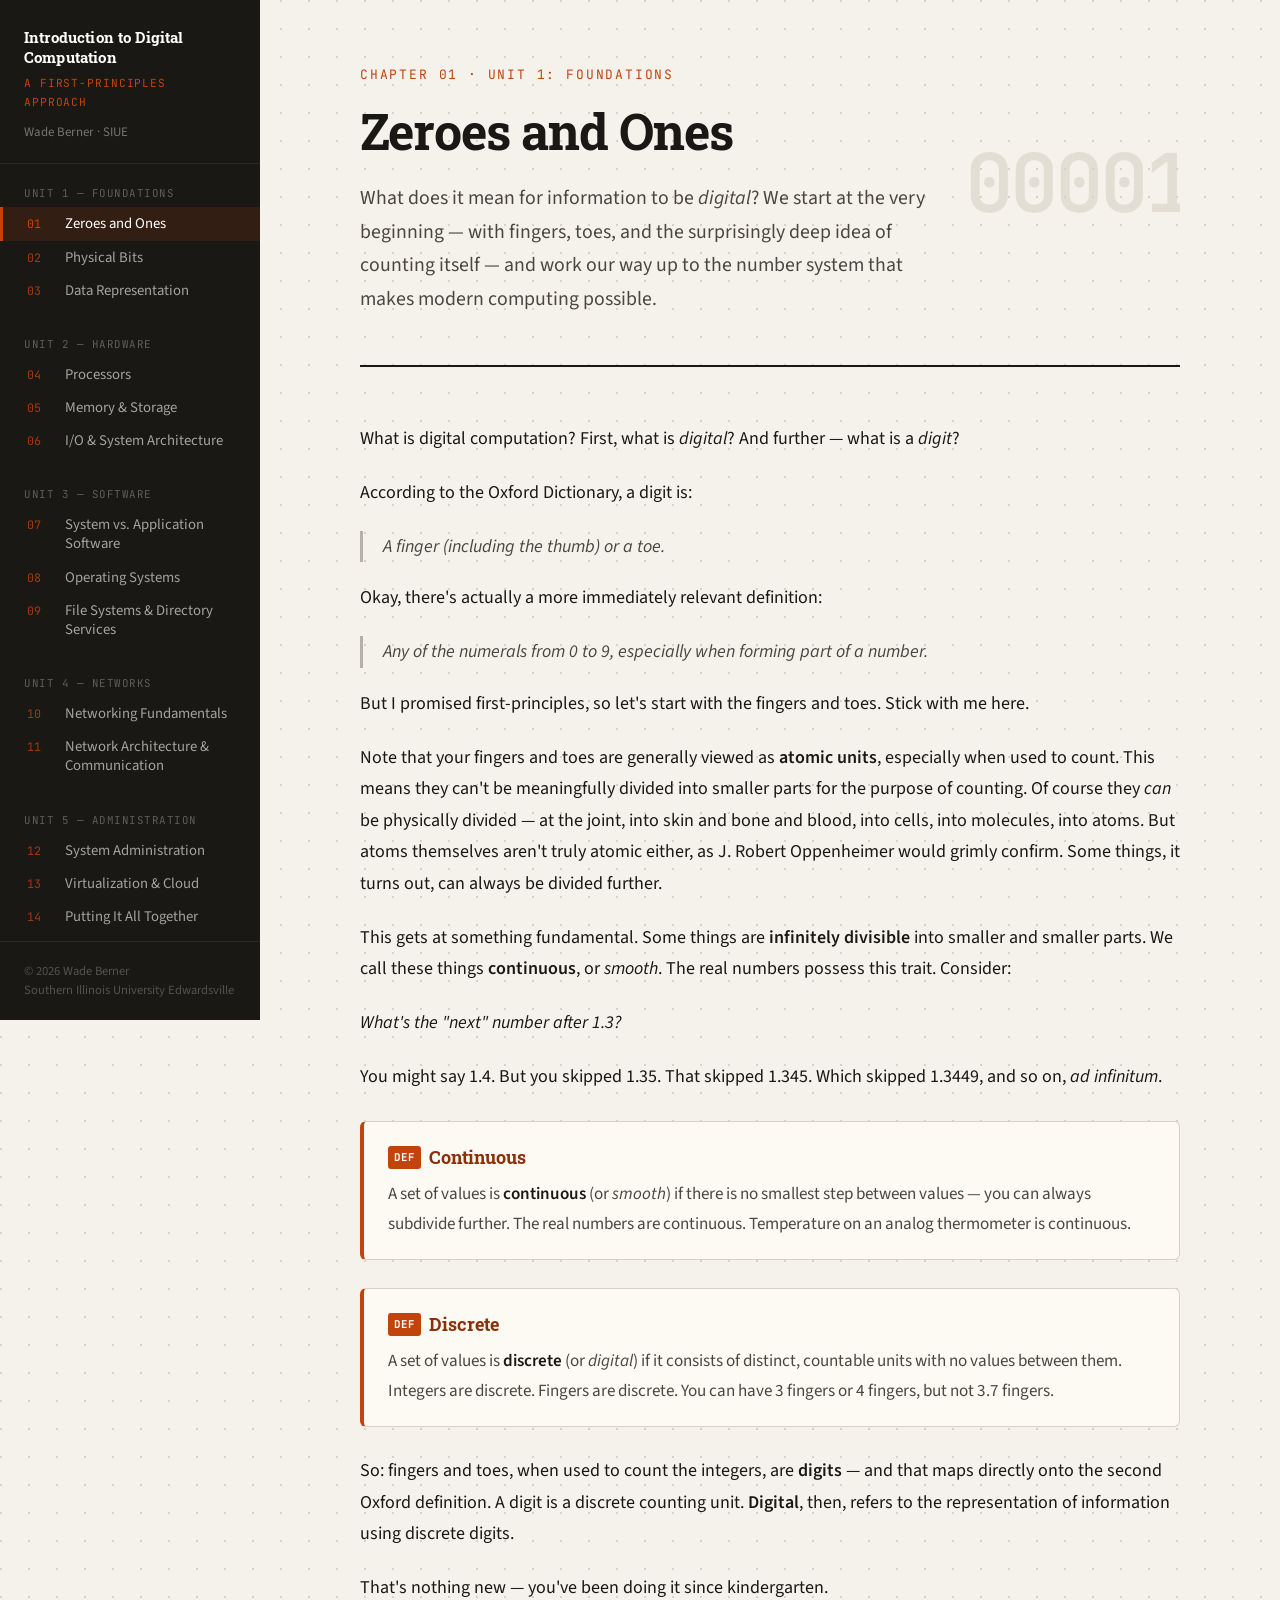
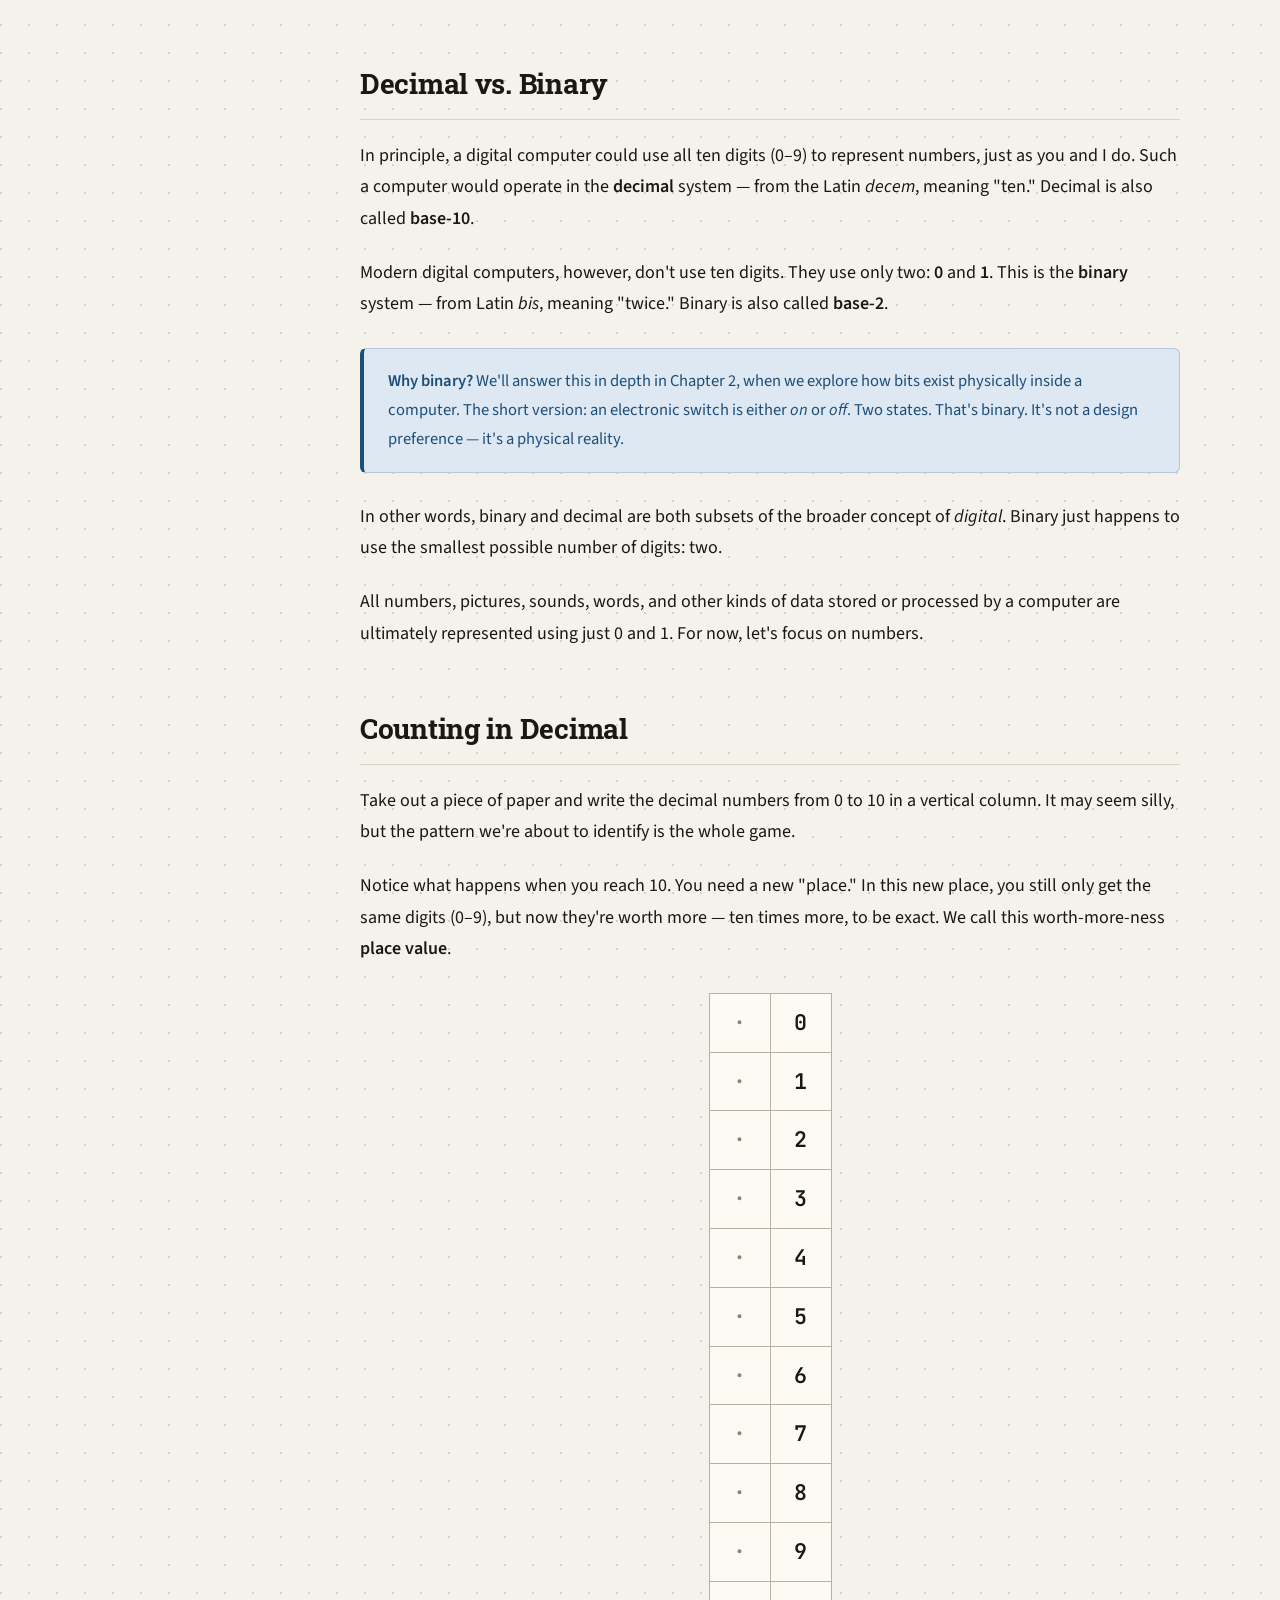
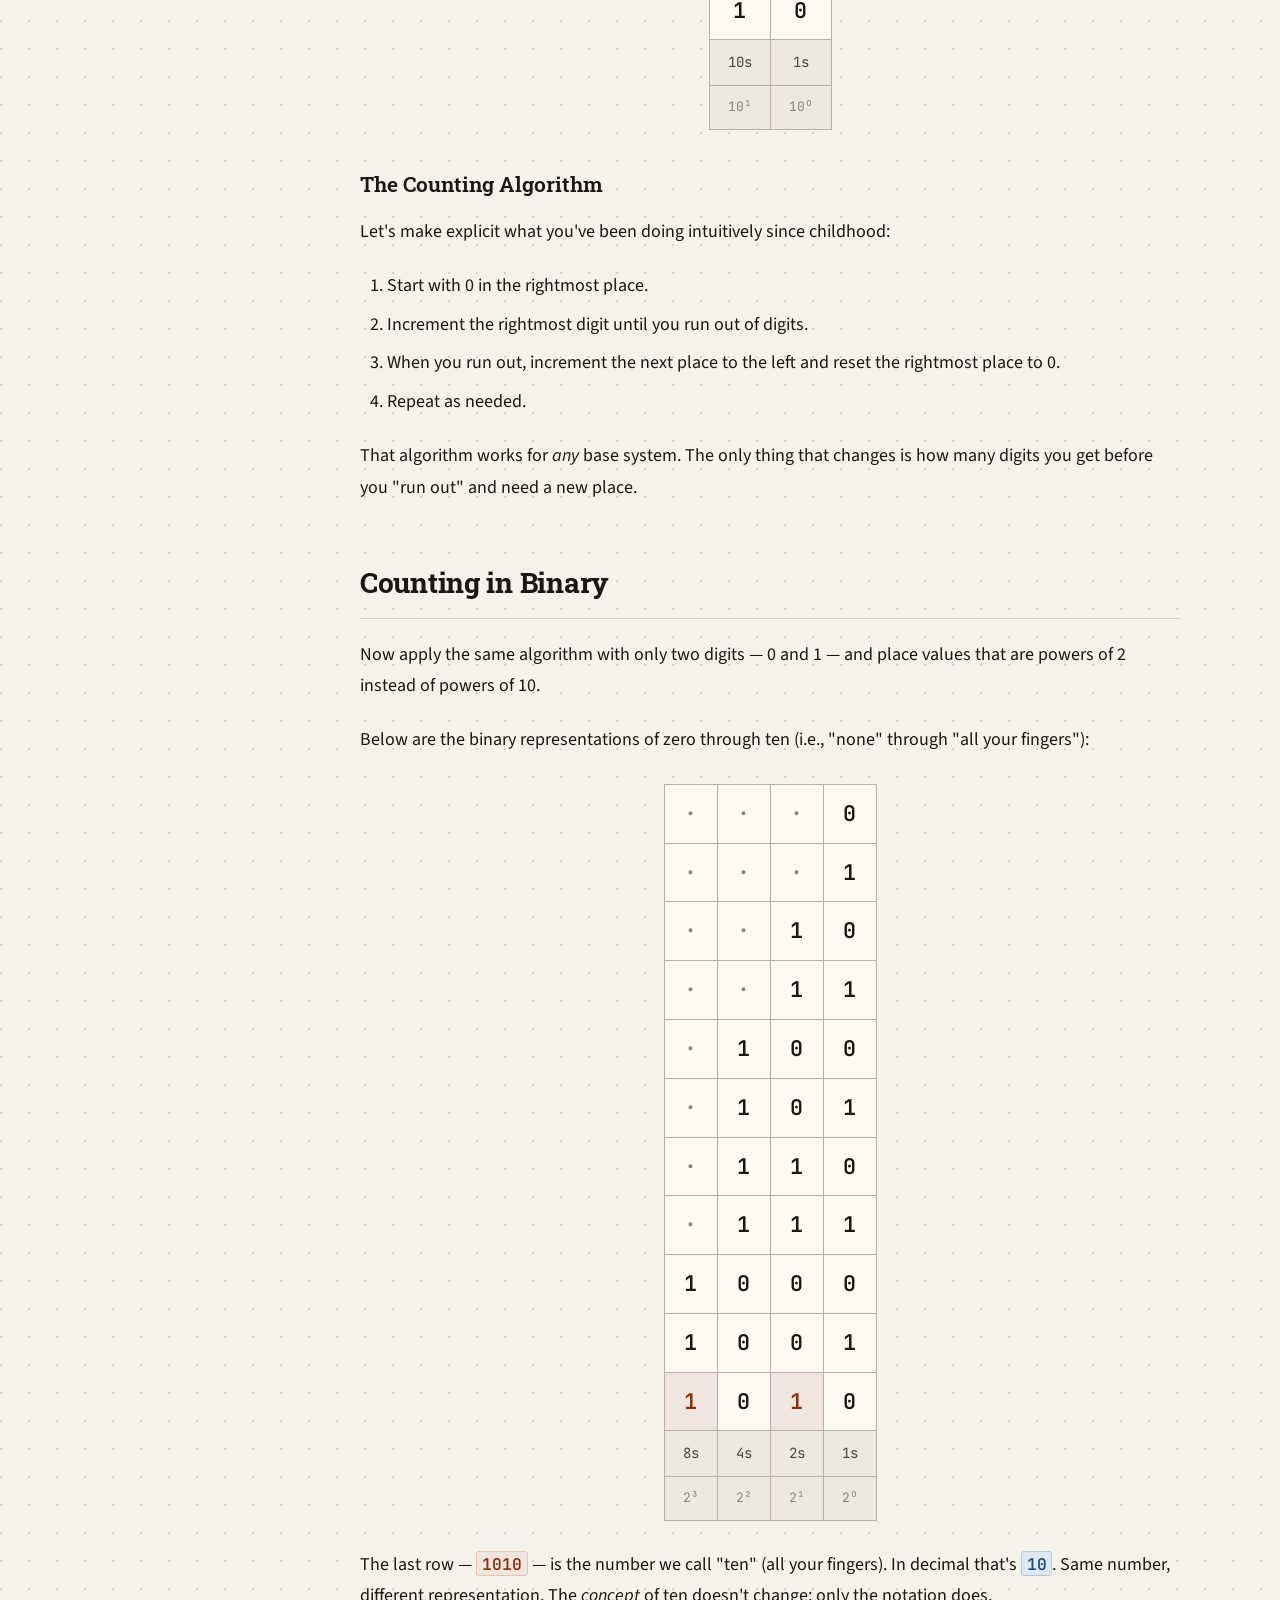
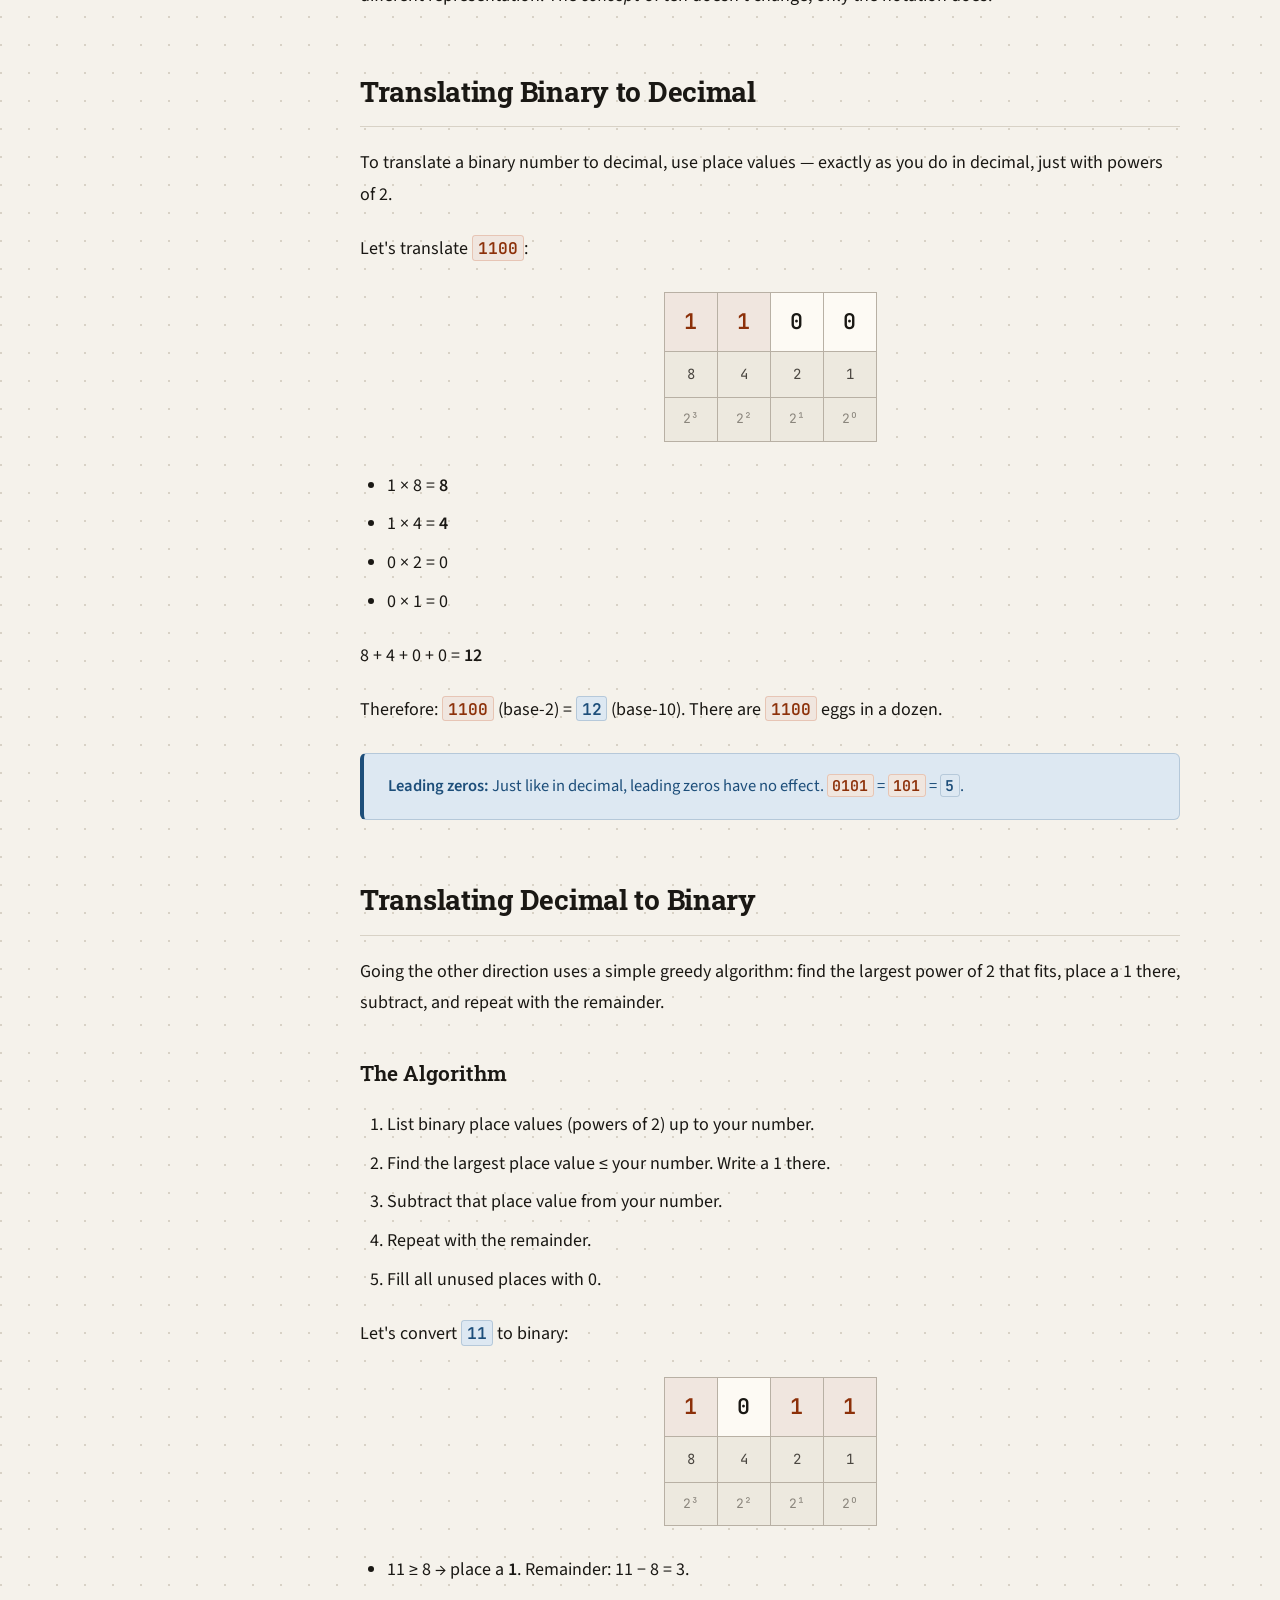
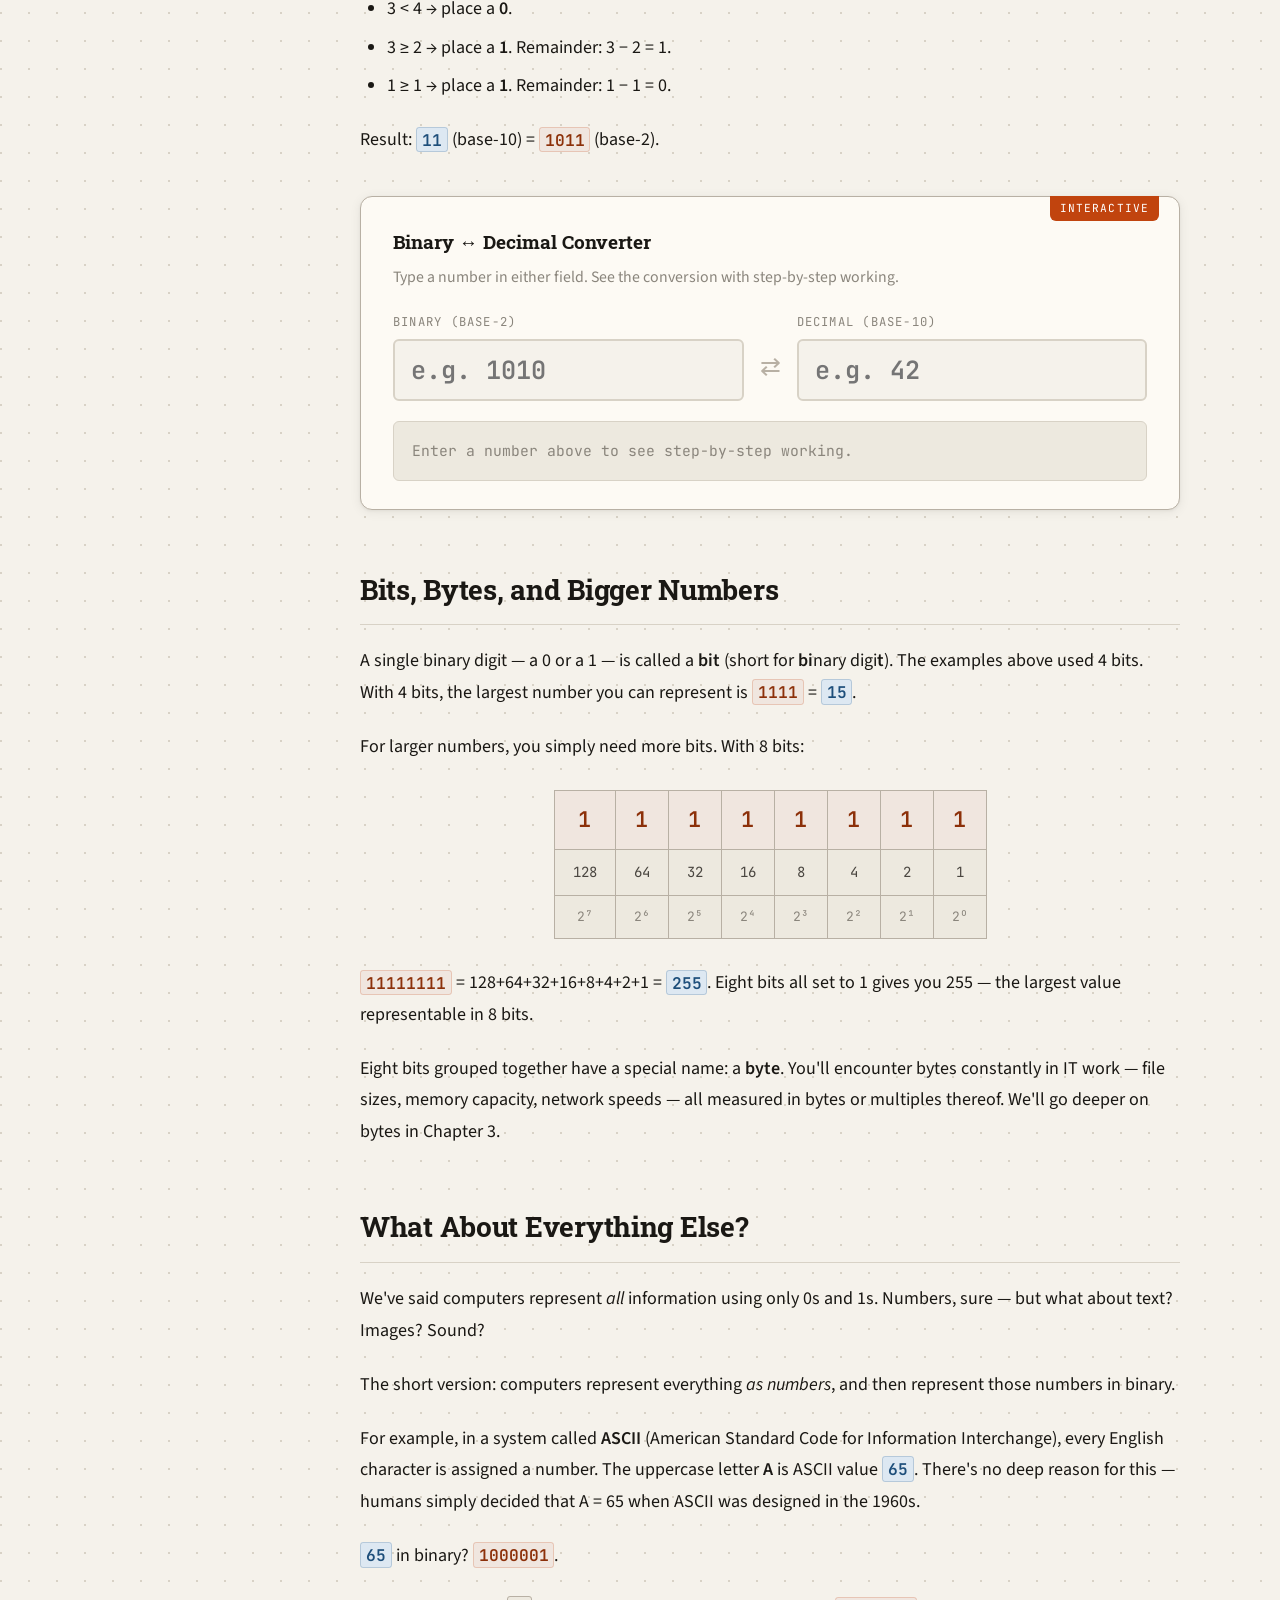
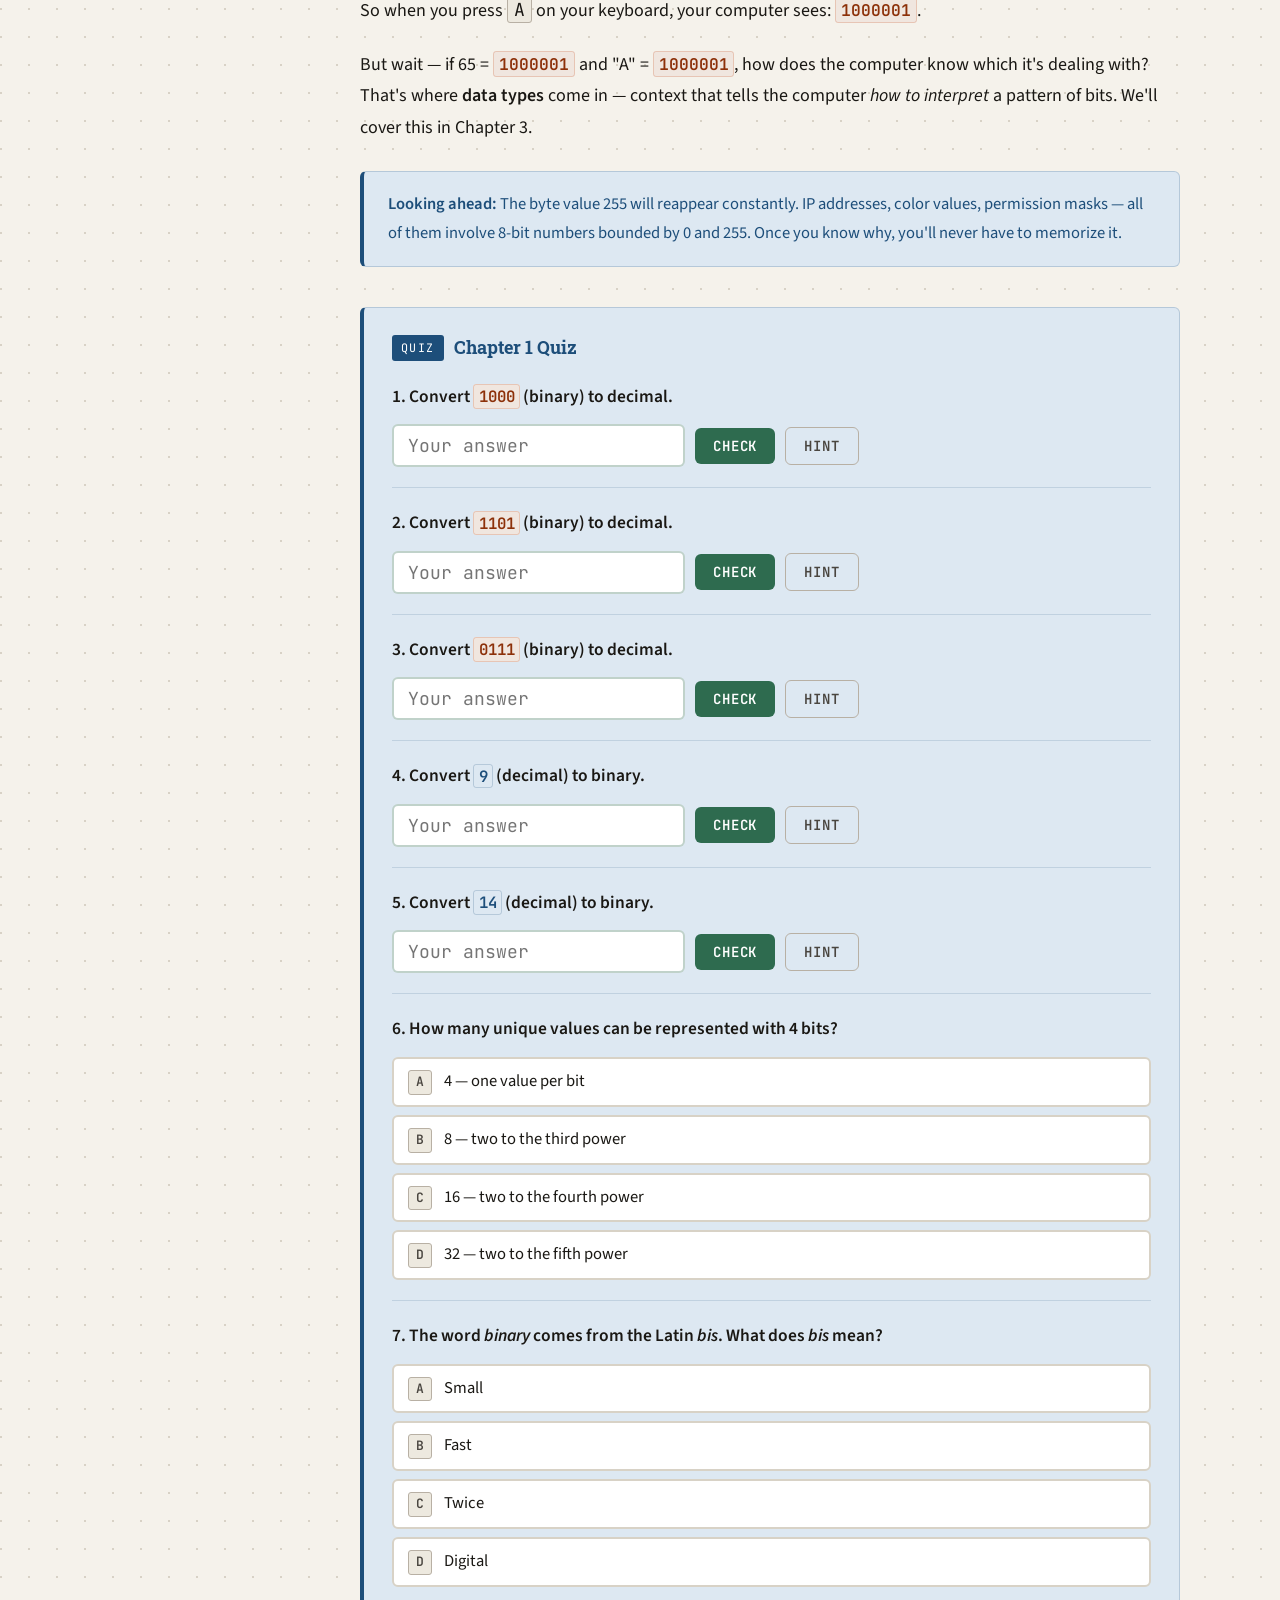
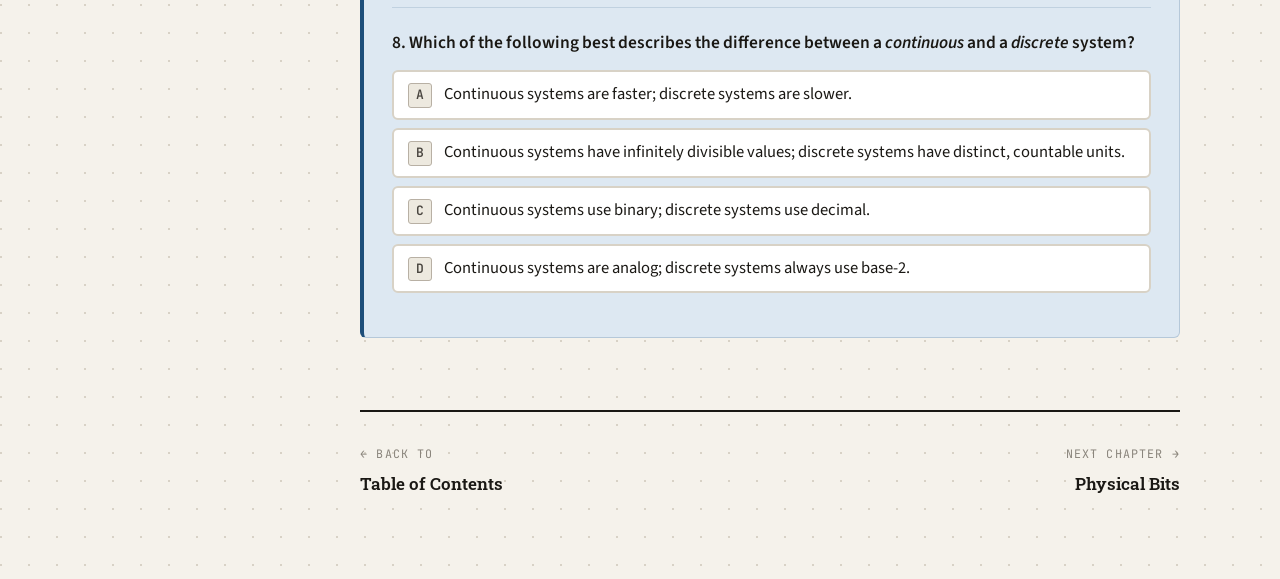
==== chapters/ch01.html @ 0e752df0 "Ch01: rename chapter to "Zeroes and Ones"; update all nav and index references Co-Authored-By: Claud" ====
<!DOCTYPE html>
<html lang="en">
<head>
  <meta charset="UTF-8">
  <meta name="viewport" content="width=device-width, initial-scale=1.0">
  <title>Chapter 1: Zeroes and Ones — Introduction to Digital Computation</title>
  <link rel="stylesheet" href="../css/main.css">
</head>
<body>

<div class="site-wrapper">

  <!-- ── Sidebar ── -->
  <nav class="sidebar" aria-label="Book navigation">
    <div class="sidebar-logo">
      <a href="../index.html" class="book-title">Introduction to Digital Computation</a>
      <div class="book-subtitle">A First-Principles Approach</div>
      <div class="book-author">Wade Berner · SIUE</div>
    </div>

    <div class="nav-unit">
      <div class="nav-unit-label">Unit 1 — Foundations</div>
      <a href="ch01.html" class="nav-chapter active">
        <span class="ch-num">01</span> Zeroes and Ones
      </a>
      <a href="ch02.html" class="nav-chapter">
        <span class="ch-num">02</span> Physical Bits
      </a>
      <a href="ch03.html" class="nav-chapter">
        <span class="ch-num">03</span> Data Representation
      </a>
    </div>

    <div class="nav-unit">
      <div class="nav-unit-label">Unit 2 — Hardware</div>
      <a href="ch04.html" class="nav-chapter">
        <span class="ch-num">04</span> Processors
      </a>
      <a href="ch05.html" class="nav-chapter">
        <span class="ch-num">05</span> Memory &amp; Storage
      </a>
      <a href="ch06.html" class="nav-chapter">
        <span class="ch-num">06</span> I/O &amp; System Architecture
      </a>
    </div>

    <div class="nav-unit">
      <div class="nav-unit-label">Unit 3 — Software</div>
      <a href="ch07.html" class="nav-chapter">
        <span class="ch-num">07</span> System vs. Application Software
      </a>
      <a href="ch08.html" class="nav-chapter">
        <span class="ch-num">08</span> Operating Systems
      </a>
      <a href="ch09.html" class="nav-chapter">
        <span class="ch-num">09</span> File Systems &amp; Directory Services
      </a>
    </div>

    <div class="nav-unit">
      <div class="nav-unit-label">Unit 4 — Networks</div>
      <a href="ch10.html" class="nav-chapter">
        <span class="ch-num">10</span> Networking Fundamentals
      </a>
      <a href="ch11.html" class="nav-chapter">
        <span class="ch-num">11</span> Network Architecture &amp; Communication
      </a>
    </div>

    <div class="nav-unit">
      <div class="nav-unit-label">Unit 5 — Administration</div>
      <a href="ch12.html" class="nav-chapter">
        <span class="ch-num">12</span> System Administration
      </a>
      <a href="ch13.html" class="nav-chapter">
        <span class="ch-num">13</span> Virtualization &amp; Cloud
      </a>
      <a href="ch14.html" class="nav-chapter">
        <span class="ch-num">14</span> Putting It All Together
      </a>
    </div>

    <div class="sidebar-footer">
      &copy; 2026 Wade Berner<br>
      Southern Illinois University Edwardsville
    </div>
  </nav>

  <!-- ── Main ── -->
  <main class="main-content">

    <!-- Chapter Header -->
    <header class="chapter-header">
      <div class="chapter-eyebrow">Chapter 01 · Unit 1: Foundations</div>
      <h1 class="chapter-title">Zeroes and Ones</h1>
      <div class="chapter-deco">00001</div>
      <p class="chapter-intro">What does it mean for information to be <em>digital</em>? We start at the very beginning — with fingers, toes, and the surprisingly deep idea of counting itself — and work our way up to the number system that makes modern computing possible.</p>
    </header>

    <!-- Prose -->
    <article class="prose">

      <p>What is digital computation? First, what is <em>digital</em>? And further — what is a <em>digit</em>?</p>

      <p>According to the Oxford Dictionary, a digit is:</p>

      <blockquote style="border-left: 3px solid var(--border-dark); padding-left: 20px; margin: 20px 0; color: var(--ink-mid); font-style: italic;">
        A finger (including the thumb) or a toe.
      </blockquote>

      <p>Okay, there's actually a more immediately relevant definition:</p>

      <blockquote style="border-left: 3px solid var(--border-dark); padding-left: 20px; margin: 20px 0; color: var(--ink-mid); font-style: italic;">
        Any of the numerals from 0 to 9, especially when forming part of a number.
      </blockquote>

      <p>But I promised first-principles, so let's start with the fingers and toes. Stick with me here.</p>

      <p>Note that your fingers and toes are generally viewed as <strong>atomic units</strong>, especially when used to count. This means they can't be meaningfully divided into smaller parts for the purpose of counting. Of course they <em>can</em> be physically divided — at the joint, into skin and bone and blood, into cells, into molecules, into atoms. But atoms themselves aren't truly atomic either, as J. Robert Oppenheimer would grimly confirm. Some things, it turns out, can always be divided further.</p>

      <p>This gets at something fundamental. Some things are <strong>infinitely divisible</strong> into smaller and smaller parts. We call these things <strong>continuous</strong>, or <em>smooth</em>. The real numbers possess this trait. Consider:</p>

      <p><em>What's the "next" number after 1.3?</em></p>

      <p>You might say 1.4. But you skipped 1.35. That skipped 1.345. Which skipped 1.3449, and so on, <em>ad infinitum</em>.</p>

      <div class="definition">
        <div class="def-term">Continuous</div>
        <p>A set of values is <strong>continuous</strong> (or <em>smooth</em>) if there is no smallest step between values — you can always subdivide further. The real numbers are continuous. Temperature on an analog thermometer is continuous.</p>
      </div>

      <div class="definition">
        <div class="def-term">Discrete</div>
        <p>A set of values is <strong>discrete</strong> (or <em>digital</em>) if it consists of distinct, countable units with no values between them. Integers are discrete. Fingers are discrete. You can have 3 fingers or 4 fingers, but not 3.7 fingers.</p>
      </div>

      <p>So: fingers and toes, when used to count the integers, are <strong>digits</strong> — and that maps directly onto the second Oxford definition. A digit is a discrete counting unit. <strong>Digital</strong>, then, refers to the representation of information using discrete digits.</p>

      <p>That's nothing new — you've been doing it since kindergarten.</p>

      <h2>Decimal vs. Binary</h2>

      <p>In principle, a digital computer could use all ten digits (0–9) to represent numbers, just as you and I do. Such a computer would operate in the <strong>decimal</strong> system — from the Latin <em>decem</em>, meaning "ten." Decimal is also called <strong>base-10</strong>.</p>

      <p>Modern digital computers, however, don't use ten digits. They use only two: <strong>0</strong> and <strong>1</strong>. This is the <strong>binary</strong> system — from Latin <em>bis</em>, meaning "twice." Binary is also called <strong>base-2</strong>.</p>

      <div class="note">
        <strong>Why binary?</strong> We'll answer this in depth in Chapter 2, when we explore how bits exist physically inside a computer. The short version: an electronic switch is either <em>on</em> or <em>off</em>. Two states. That's binary. It's not a design preference — it's a physical reality.
      </div>

      <p>In other words, binary and decimal are both subsets of the broader concept of <em>digital</em>. Binary just happens to use the smallest possible number of digits: two.</p>

      <p>All numbers, pictures, sounds, words, and other kinds of data stored or processed by a computer are ultimately represented using just 0 and 1. For now, let's focus on numbers.</p>

      <h2>Counting in Decimal</h2>

      <p>Take out a piece of paper and write the decimal numbers from 0 to 10 in a vertical column. It may seem silly, but the pattern we're about to identify is the whole game.</p>

      <p>Notice what happens when you reach 10. You need a new "place." In this new place, you still only get the same digits (0–9), but now they're worth more — ten times more, to be exact. We call this worth-more-ness <strong>place value</strong>.</p>

      <table class="place-table" style="margin: 28px auto;">
        <tr class="row-digit">
          <td style="color:var(--ink-light);">·</td>
          <td>0</td>
        </tr>
        <tr class="row-digit"><td style="color:var(--ink-light);">·</td><td>1</td></tr>
        <tr class="row-digit"><td style="color:var(--ink-light);">·</td><td>2</td></tr>
        <tr class="row-digit"><td style="color:var(--ink-light);">·</td><td>3</td></tr>
        <tr class="row-digit"><td style="color:var(--ink-light);">·</td><td>4</td></tr>
        <tr class="row-digit"><td style="color:var(--ink-light);">·</td><td>5</td></tr>
        <tr class="row-digit"><td style="color:var(--ink-light);">·</td><td>6</td></tr>
        <tr class="row-digit"><td style="color:var(--ink-light);">·</td><td>7</td></tr>
        <tr class="row-digit"><td style="color:var(--ink-light);">·</td><td>8</td></tr>
        <tr class="row-digit"><td style="color:var(--ink-light);">·</td><td>9</td></tr>
        <tr class="row-digit"><td>1</td><td>0</td></tr>
        <tr class="row-place"><td>10s</td><td>1s</td></tr>
        <tr class="row-power"><td>10¹</td><td>10⁰</td></tr>
      </table>

      <h3>The Counting Algorithm</h3>

      <p>Let's make explicit what you've been doing intuitively since childhood:</p>

      <ol>
        <li>Start with 0 in the rightmost place.</li>
        <li>Increment the rightmost digit until you run out of digits.</li>
        <li>When you run out, increment the next place to the left and reset the rightmost place to 0.</li>
        <li>Repeat as needed.</li>
      </ol>

      <p>That algorithm works for <em>any</em> base system. The only thing that changes is how many digits you get before you "run out" and need a new place.</p>

      <h2>Counting in Binary</h2>

      <p>Now apply the same algorithm with only two digits — 0 and 1 — and place values that are powers of 2 instead of powers of 10.</p>

      <p>Below are the binary representations of zero through ten (i.e., "none" through "all your fingers"):</p>

      <table class="place-table" style="margin: 28px auto;">
        <tr class="row-digit">
          <td style="color:var(--ink-light);">·</td>
          <td style="color:var(--ink-light);">·</td>
          <td style="color:var(--ink-light);">·</td>
          <td>0</td>
        </tr>
        <tr class="row-digit">
          <td style="color:var(--ink-light);">·</td><td style="color:var(--ink-light);">·</td><td style="color:var(--ink-light);">·</td><td>1</td>
        </tr>
        <tr class="row-digit">
          <td style="color:var(--ink-light);">·</td><td style="color:var(--ink-light);">·</td><td>1</td><td>0</td>
        </tr>
        <tr class="row-digit">
          <td style="color:var(--ink-light);">·</td><td style="color:var(--ink-light);">·</td><td>1</td><td>1</td>
        </tr>
        <tr class="row-digit">
          <td style="color:var(--ink-light);">·</td><td>1</td><td>0</td><td>0</td>
        </tr>
        <tr class="row-digit">
          <td style="color:var(--ink-light);">·</td><td>1</td><td>0</td><td>1</td>
        </tr>
        <tr class="row-digit">
          <td style="color:var(--ink-light);">·</td><td>1</td><td>1</td><td>0</td>
        </tr>
        <tr class="row-digit">
          <td style="color:var(--ink-light);">·</td><td>1</td><td>1</td><td>1</td>
        </tr>
        <tr class="row-digit">
          <td>1</td><td>0</td><td>0</td><td>0</td>
        </tr>
        <tr class="row-digit">
          <td>1</td><td>0</td><td>0</td><td>1</td>
        </tr>
        <tr class="row-digit">
          <td class="bit-1">1</td><td>0</td><td class="bit-1">1</td><td>0</td>
        </tr>
        <tr class="row-place">
          <td>8s</td><td>4s</td><td>2s</td><td>1s</td>
        </tr>
        <tr class="row-power">
          <td>2³</td><td>2²</td><td>2¹</td><td>2⁰</td>
        </tr>
      </table>

      <p>The last row — <span class="bin">1010</span> — is the number we call "ten" (all your fingers). In decimal that's <span class="dec">10</span>. Same number, different representation. The <em>concept</em> of ten doesn't change; only the notation does.</p>

      <h2>Translating Binary to Decimal</h2>

      <p>To translate a binary number to decimal, use place values — exactly as you do in decimal, just with powers of 2.</p>

      <p>Let's translate <span class="bin">1100</span>:</p>

      <table class="place-table" style="margin: 28px auto;">
        <tr class="row-digit">
          <td class="bit-1">1</td>
          <td class="bit-1">1</td>
          <td>0</td>
          <td>0</td>
        </tr>
        <tr class="row-place">
          <td>8</td><td>4</td><td>2</td><td>1</td>
        </tr>
        <tr class="row-power">
          <td>2³</td><td>2²</td><td>2¹</td><td>2⁰</td>
        </tr>
      </table>

      <ul>
        <li>1 × 8 = <strong>8</strong></li>
        <li>1 × 4 = <strong>4</strong></li>
        <li>0 × 2 = 0</li>
        <li>0 × 1 = 0</li>
      </ul>

      <p>8 + 4 + 0 + 0 = <strong>12</strong></p>

      <p>Therefore: <span class="bin">1100</span> (base-2) = <span class="dec">12</span> (base-10). There are <span class="bin">1100</span> eggs in a dozen.</p>

      <div class="note">
        <strong>Leading zeros:</strong> Just like in decimal, leading zeros have no effect. <span class="bin">0101</span> = <span class="bin">101</span> = <span class="dec">5</span>.
      </div>

      <h2>Translating Decimal to Binary</h2>

      <p>Going the other direction uses a simple greedy algorithm: find the largest power of 2 that fits, place a 1 there, subtract, and repeat with the remainder.</p>

      <h3>The Algorithm</h3>
      <ol>
        <li>List binary place values (powers of 2) up to your number.</li>
        <li>Find the largest place value ≤ your number. Write a 1 there.</li>
        <li>Subtract that place value from your number.</li>
        <li>Repeat with the remainder.</li>
        <li>Fill all unused places with 0.</li>
      </ol>

      <p>Let's convert <span class="dec">11</span> to binary:</p>

      <table class="place-table" style="margin: 28px auto;">
        <tr class="row-digit">
          <td class="bit-1">1</td>
          <td>0</td>
          <td class="bit-1">1</td>
          <td class="bit-1">1</td>
        </tr>
        <tr class="row-place">
          <td>8</td><td>4</td><td>2</td><td>1</td>
        </tr>
        <tr class="row-power">
          <td>2³</td><td>2²</td><td>2¹</td><td>2⁰</td>
        </tr>
      </table>

      <ul>
        <li>11 ≥ 8 → place a <strong>1</strong>. Remainder: 11 − 8 = 3.</li>
        <li>3 &lt; 4 → place a <strong>0</strong>.</li>
        <li>3 ≥ 2 → place a <strong>1</strong>. Remainder: 3 − 2 = 1.</li>
        <li>1 ≥ 1 → place a <strong>1</strong>. Remainder: 1 − 1 = 0.</li>
      </ul>

      <p>Result: <span class="dec">11</span> (base-10) = <span class="bin">1011</span> (base-2).</p>

      <!-- ── Widget ── -->
      <div data-widget="binary-converter"></div>

      <h2>Bits, Bytes, and Bigger Numbers</h2>

      <p>A single binary digit — a 0 or a 1 — is called a <strong>bit</strong> (short for <strong>bi</strong>nary digi<strong>t</strong>). The examples above used 4 bits. With 4 bits, the largest number you can represent is <span class="bin">1111</span> = <span class="dec">15</span>.</p>

      <p>For larger numbers, you simply need more bits. With 8 bits:</p>

      <table class="place-table" style="margin: 28px auto;">
        <tr class="row-digit">
          <td class="bit-1">1</td><td class="bit-1">1</td><td class="bit-1">1</td><td class="bit-1">1</td>
          <td class="bit-1">1</td><td class="bit-1">1</td><td class="bit-1">1</td><td class="bit-1">1</td>
        </tr>
        <tr class="row-place">
          <td>128</td><td>64</td><td>32</td><td>16</td>
          <td>8</td><td>4</td><td>2</td><td>1</td>
        </tr>
        <tr class="row-power">
          <td>2⁷</td><td>2⁶</td><td>2⁵</td><td>2⁴</td>
          <td>2³</td><td>2²</td><td>2¹</td><td>2⁰</td>
        </tr>
      </table>

      <p><span class="bin">11111111</span> = 128+64+32+16+8+4+2+1 = <span class="dec">255</span>. Eight bits all set to 1 gives you 255 — the largest value representable in 8 bits.</p>

      <p>Eight bits grouped together have a special name: a <strong>byte</strong>. You'll encounter bytes constantly in IT work — file sizes, memory capacity, network speeds — all measured in bytes or multiples thereof. We'll go deeper on bytes in Chapter 3.</p>

      <h2>What About Everything Else?</h2>

      <p>We've said computers represent <em>all</em> information using only 0s and 1s. Numbers, sure — but what about text? Images? Sound?</p>

      <p>The short version: computers represent everything <em>as numbers</em>, and then represent those numbers in binary.</p>

      <p>For example, in a system called <strong>ASCII</strong> (American Standard Code for Information Interchange), every English character is assigned a number. The uppercase letter <strong>A</strong> is ASCII value <span class="dec">65</span>. There's no deep reason for this — humans simply decided that A = 65 when ASCII was designed in the 1960s.</p>

      <p><span class="dec">65</span> in binary? <span class="bin">1000001</span>.</p>

      <p>So when you press <kbd style="font-family:var(--font-mono);background:var(--bg-alt);border:1px solid var(--border-dark);padding:1px 6px;border-radius:3px;">A</kbd> on your keyboard, your computer sees: <span class="bin">1000001</span>.</p>

      <p>But wait — if 65 = <span class="bin">1000001</span> and "A" = <span class="bin">1000001</span>, how does the computer know which it's dealing with? That's where <strong>data types</strong> come in — context that tells the computer <em>how to interpret</em> a pattern of bits. We'll cover this in Chapter 3.</p>

      <div class="note">
        <strong>Looking ahead:</strong> The byte value 255 will reappear constantly. IP addresses, color values, permission masks — all of them involve 8-bit numbers bounded by 0 and 255. Once you know why, you'll never have to memorize it.
      </div>

      <!-- ── Practice Problems ── -->
      <div class="practice-block">
        <div class="practice-header">
          <span class="practice-label">Quiz</span>
          <span class="practice-title">Chapter 1 Quiz</span>
        </div>

        <!-- Q1 — text input: exact answer -->
        <div class="quiz-question" id="q1">
          <div class="q-text">1. Convert <span class="bin">1000</span> (binary) to decimal.</div>
          <div class="q-input-row">
            <input type="text" placeholder="Your answer" id="q1-input">
            <button class="btn btn-check" onclick="checkText('q1', ['8'], '✓ Correct! 1×8 = 8.', 'Place values for 4-bit numbers: 8, 4, 2, 1. The digit 1 is in the 8s place only.')">Check</button>
            <button class="btn btn-ghost" onclick="hintText('q1', 'Place values for 4-bit numbers: 8, 4, 2, 1. The digit 1 is in the 8s place only.')">Hint</button>
          </div>
          <div class="q-feedback" id="q1-feedback"></div>
        </div>

        <!-- Q2 — text input: exact answer -->
        <div class="quiz-question" id="q2">
          <div class="q-text">2. Convert <span class="bin">1101</span> (binary) to decimal.</div>
          <div class="q-input-row">
            <input type="text" placeholder="Your answer" id="q2-input">
            <button class="btn btn-check" onclick="checkText('q2', ['13'], '✓ Correct! 8+4+0+1 = 13.', '1101: the 1s are in the 8s, 4s, and 1s places. Add those up.')">Check</button>
            <button class="btn btn-ghost" onclick="hintText('q2', '1101: the 1s are in the 8s, 4s, and 1s places. Add those up.')">Hint</button>
          </div>
          <div class="q-feedback" id="q2-feedback"></div>
        </div>

        <!-- Q3 — text input: exact answer -->
        <div class="quiz-question" id="q3">
          <div class="q-text">3. Convert <span class="bin">0111</span> (binary) to decimal.</div>
          <div class="q-input-row">
            <input type="text" placeholder="Your answer" id="q3-input">
            <button class="btn btn-check" onclick="checkText('q3', ['7'], '✓ Correct! 0+4+2+1 = 7. Leading zeros have no effect.', '0111 is the same as 111. The 1s are in the 4s, 2s, and 1s places.')">Check</button>
            <button class="btn btn-ghost" onclick="hintText('q3', '0111 is the same as 111. The 1s are in the 4s, 2s, and 1s places.')">Hint</button>
          </div>
          <div class="q-feedback" id="q3-feedback"></div>
        </div>

        <!-- Q4 — text input: exact answer -->
        <div class="quiz-question" id="q4">
          <div class="q-text">4. Convert <span class="dec">9</span> (decimal) to binary.</div>
          <div class="q-input-row">
            <input type="text" placeholder="Your answer" id="q4-input">
            <button class="btn btn-check" onclick="checkText('q4', ['1001'], '✓ Correct! 9 = 8+1 → 1001.', '9 ≥ 8 → place a 1. Remainder 1. Skip 4 and 2. 1 ≥ 1 → place a 1.')">Check</button>
            <button class="btn btn-ghost" onclick="hintText('q4', '9 ≥ 8 → place a 1. Remainder 1. Skip 4 and 2. 1 ≥ 1 → place a 1.')">Hint</button>
          </div>
          <div class="q-feedback" id="q4-feedback"></div>
        </div>

        <!-- Q5 — text input: exact answer -->
        <div class="quiz-question" id="q5">
          <div class="q-text">5. Convert <span class="dec">14</span> (decimal) to binary.</div>
          <div class="q-input-row">
            <input type="text" placeholder="Your answer" id="q5-input">
            <button class="btn btn-check" onclick="checkText('q5', ['1110'], '✓ Correct! 14 = 8+4+2 → 1110.', '14 ≥ 8 → 1, remainder 6. 6 ≥ 4 → 1, remainder 2. 2 ≥ 2 → 1, remainder 0. 0 &lt; 1 → 0.')">Check</button>
            <button class="btn btn-ghost" onclick="hintText('q5', '14 ≥ 8 → 1, remainder 6. 6 ≥ 4 → 1, remainder 2. 2 ≥ 2 → 1, remainder 0.')">Hint</button>
          </div>
          <div class="q-feedback" id="q5-feedback"></div>
        </div>

        <!-- Q6 — multiple choice: conceptual -->
        <div class="quiz-question" id="q6">
          <div class="q-text">6. How many unique values can be represented with 4 bits?</div>
          <div class="mc-options">
            <button class="mc-option" onclick="checkMC('q6', this, false)"><span class="mc-letter">A</span> 4 — one value per bit</button>
            <button class="mc-option" onclick="checkMC('q6', this, false)"><span class="mc-letter">B</span> 8 — two to the third power</button>
            <button class="mc-option" onclick="checkMC('q6', this, true)"><span class="mc-letter">C</span> 16 — two to the fourth power</button>
            <button class="mc-option" onclick="checkMC('q6', this, false)"><span class="mc-letter">D</span> 32 — two to the fifth power</button>
          </div>
          <div class="mc-feedback" id="q6-feedback"></div>
        </div>

        <!-- Q7 — multiple choice: conceptual -->
        <div class="quiz-question" id="q7">
          <div class="q-text">7. The word <em>binary</em> comes from the Latin <em>bis</em>. What does <em>bis</em> mean?</div>
          <div class="mc-options">
            <button class="mc-option" onclick="checkMC('q7', this, false)"><span class="mc-letter">A</span> Small</button>
            <button class="mc-option" onclick="checkMC('q7', this, false)"><span class="mc-letter">B</span> Fast</button>
            <button class="mc-option" onclick="checkMC('q7', this, true)"><span class="mc-letter">C</span> Twice</button>
            <button class="mc-option" onclick="checkMC('q7', this, false)"><span class="mc-letter">D</span> Digital</button>
          </div>
          <div class="mc-feedback" id="q7-feedback"></div>
        </div>

        <!-- Q8 — multiple choice: conceptual -->
        <div class="quiz-question" id="q8">
          <div class="q-text">8. Which of the following best describes the difference between a <em>continuous</em> and a <em>discrete</em> system?</div>
          <div class="mc-options">
            <button class="mc-option" onclick="checkMC('q8', this, false)"><span class="mc-letter">A</span> Continuous systems are faster; discrete systems are slower.</button>
            <button class="mc-option" onclick="checkMC('q8', this, true)"><span class="mc-letter">B</span> Continuous systems have infinitely divisible values; discrete systems have distinct, countable units.</button>
            <button class="mc-option" onclick="checkMC('q8', this, false)"><span class="mc-letter">C</span> Continuous systems use binary; discrete systems use decimal.</button>
            <button class="mc-option" onclick="checkMC('q8', this, false)"><span class="mc-letter">D</span> Continuous systems are analog; discrete systems always use base-2.</button>
          </div>
          <div class="mc-feedback" id="q8-feedback"></div>
        </div>

      </div>

      <!-- Chapter Nav -->
      <nav class="chapter-nav-footer">
        <a href="../index.html">
          <span class="nav-direction">← Back to</span>
          <span class="nav-title">Table of Contents</span>
        </a>
        <a href="ch02.html" class="next">
          <span class="nav-direction">Next Chapter →</span>
          <span class="nav-title">Physical Bits</span>
        </a>
      </nav>

    </article>
  </main>
</div>

<script src="../js/main.js"></script>
<script src="../widgets/binary-converter.js"></script>

<script>
  // ── Text input checker ─────────────────────────────────────
  function checkText(id, accepted, successMsg, hintMsg) {
    const input = document.getElementById(id + '-input');
    const fb    = document.getElementById(id + '-feedback');
    const val   = input.value.trim().replace(/^0+(?=\d)/, ''); // strip leading zeros
    if (!val) { fb.className = 'q-feedback hint'; fb.textContent = 'Enter an answer above.'; return; }
    const match = accepted.includes(val);
    fb.className = match ? 'q-feedback correct' : 'q-feedback incorrect';
    fb.textContent = match ? successMsg : '✗ Not quite — try again, or use the hint.';
  }

  function hintText(id, hintMsg) {
    const fb = document.getElementById(id + '-feedback');
    fb.className = 'q-feedback hint';
    fb.textContent = hintMsg;
  }

  // ── Multiple choice checker ────────────────────────────────
  function checkMC(id, btn, isCorrect) {
    const container = document.getElementById(id);
    const fb        = document.getElementById(id + '-feedback');
    // Disable all options in this question
    container.querySelectorAll('.mc-option').forEach(b => {
      b.disabled = true;
      if (b === btn && isCorrect) b.classList.add('correct');
      else if (b === btn && !isCorrect) {
        b.classList.add('incorrect');
        // Reveal the correct one
        container.querySelectorAll('.mc-option').forEach(ob => {
          if (ob.onclick.toString().includes('true')) ob.classList.add('revealed');
        });
      }
    });
    fb.className = isCorrect ? 'mc-feedback correct' : 'mc-feedback incorrect';
    fb.textContent = isCorrect ? '✓ Correct!' : '✗ Not quite — the correct answer is highlighted.';
  }
</script>

</body>
</html>
---- css/main.css ----
/* ============================================================
   INTRODUCTION TO DIGITAL COMPUTATION
   Main Stylesheet
   ============================================================ */

@import url('https://fonts.googleapis.com/css2?family=Roboto+Slab:wght@300;400;600;700&family=Source+Sans+3:ital,wght@0,300;0,400;0,600;1,400&family=JetBrains+Mono:wght@400;600&display=swap');

/* ── CSS Variables ──────────────────────────────────────────── */
:root {
  --bg:           #F5F2EB;
  --bg-alt:       #EDE9DF;
  --bg-card:      #FDFAF4;
  --ink:          #1A1814;
  --ink-mid:      #4A4640;
  --ink-light:    #8A857C;
  --accent:       #C1440E;        /* burnt orange — warm, technical */
  --accent-light: #F0E6DF;
  --accent-dark:  #8C3009;
  --green:        #2E6B4F;
  --green-light:  #E0EDE7;
  --blue:         #1D4E7A;
  --blue-light:   #DDE8F2;
  --border:       #D8D2C6;
  --border-dark:  #B8B0A4;

  --font-head:    'Roboto Slab', Georgia, serif;
  --font-body:    'Source Sans 3', 'Gill Sans', sans-serif;
  --font-mono:    'JetBrains Mono', 'Courier New', monospace;

  --col-width:    820px;
  --sidebar-w:    260px;
  --radius:       6px;
  --radius-lg:    12px;
}

/* ── Reset & Base ───────────────────────────────────────────── */
*, *::before, *::after { box-sizing: border-box; margin: 0; padding: 0; }

html { font-size: 18px; scroll-behavior: smooth; }

body {
  background-color: var(--bg);
  background-image:
    radial-gradient(circle at 1px 1px, var(--border) 1px, transparent 0);
  background-size: 28px 28px;
  color: var(--ink);
  font-family: var(--font-body);
  font-weight: 400;
  line-height: 1.75;
  min-height: 100vh;
}

/* ── Layout ─────────────────────────────────────────────────── */
.site-wrapper {
  display: flex;
  min-height: 100vh;
}

/* ── Sidebar ────────────────────────────────────────────────── */
.sidebar {
  width: var(--sidebar-w);
  min-height: 100vh;
  background: var(--ink);
  color: #E8E3DA;
  position: fixed;
  top: 0; left: 0;
  overflow-y: auto;
  z-index: 100;
  display: flex;
  flex-direction: column;
}

.sidebar-logo {
  padding: 28px 24px 20px;
  border-bottom: 1px solid rgba(255,255,255,0.08);
}

.sidebar-logo .book-title {
  font-family: var(--font-head);
  font-size: 0.85rem;
  font-weight: 700;
  color: #fff;
  line-height: 1.3;
  letter-spacing: 0.01em;
  text-decoration: none;
  display: block;
}

.sidebar-logo .book-subtitle {
  font-family: var(--font-mono);
  font-size: 0.62rem;
  color: var(--accent);
  margin-top: 6px;
  letter-spacing: 0.08em;
  text-transform: uppercase;
}

.sidebar-logo .book-author {
  font-size: 0.72rem;
  color: rgba(255,255,255,0.4);
  margin-top: 8px;
}

.nav-unit {
  padding: 20px 0 8px;
}

.nav-unit-label {
  font-family: var(--font-mono);
  font-size: 0.6rem;
  letter-spacing: 0.14em;
  text-transform: uppercase;
  color: rgba(255,255,255,0.3);
  padding: 0 24px;
  margin-bottom: 4px;
}

.nav-chapter {
  display: flex;
  align-items: baseline;
  gap: 10px;
  padding: 7px 24px;
  text-decoration: none;
  color: rgba(255,255,255,0.6);
  font-size: 0.82rem;
  line-height: 1.3;
  transition: all 0.15s ease;
  border-left: 3px solid transparent;
}

.nav-chapter:hover {
  color: #fff;
  background: rgba(255,255,255,0.05);
  border-left-color: rgba(193,68,14,0.5);
}

.nav-chapter.active {
  color: #fff;
  background: rgba(193,68,14,0.15);
  border-left-color: var(--accent);
}

.nav-chapter .ch-num {
  font-family: var(--font-mono);
  font-size: 0.65rem;
  color: var(--accent);
  opacity: 0.8;
  min-width: 28px;
  flex-shrink: 0;
}

.nav-chapter.active .ch-num { opacity: 1; }

.sidebar-footer {
  margin-top: auto;
  padding: 20px 24px;
  border-top: 1px solid rgba(255,255,255,0.08);
  font-size: 0.7rem;
  color: rgba(255,255,255,0.25);
  line-height: 1.5;
}

/* ── Main Content Area ──────────────────────────────────────── */
.main-content {
  margin-left: var(--sidebar-w);
  flex: 1;
  display: flex;
  flex-direction: column;
  align-items: center;
  padding: 0 40px 80px;
}

/* ── Chapter Header ─────────────────────────────────────────── */
.chapter-header {
  width: 100%;
  max-width: var(--col-width);
  padding: 64px 0 48px;
  border-bottom: 2px solid var(--ink);
  margin-bottom: 56px;
  position: relative;
  overflow: hidden;
}

.chapter-eyebrow {
  font-family: var(--font-mono);
  font-size: 0.72rem;
  letter-spacing: 0.14em;
  text-transform: uppercase;
  color: var(--accent);
  margin-bottom: 16px;
}

.chapter-title {
  font-family: var(--font-head);
  font-size: 2.8rem;
  font-weight: 700;
  line-height: 1.1;
  color: var(--ink);
  letter-spacing: -0.02em;
}

.chapter-deco {
  position: absolute;
  right: -10px;
  top: 50%;
  transform: translateY(-50%);
  font-family: var(--font-mono);
  font-size: 4.5rem;
  font-weight: 600;
  color: var(--border);
  letter-spacing: -0.05em;
  line-height: 1;
  pointer-events: none;
  user-select: none;
  z-index: 0;
  opacity: 0.6;
}

.chapter-header > *:not(.chapter-deco) {
  position: relative;
  z-index: 1;
}

.chapter-intro {
  margin-top: 24px;
  font-size: 1.1rem;
  color: var(--ink-mid);
  line-height: 1.7;
  max-width: 600px;
}

/* ── Prose ──────────────────────────────────────────────────── */
.prose {
  width: 100%;
  max-width: var(--col-width);
}

.prose h2 {
  font-family: var(--font-head);
  font-size: 1.55rem;
  font-weight: 700;
  color: var(--ink);
  margin: 56px 0 20px;
  padding-bottom: 10px;
  border-bottom: 1px solid var(--border);
  letter-spacing: -0.01em;
  scroll-margin-top: 24px;
}

.prose h3 {
  font-family: var(--font-head);
  font-size: 1.15rem;
  font-weight: 600;
  color: var(--ink);
  margin: 36px 0 14px;
  scroll-margin-top: 24px;
}

.prose p {
  margin-bottom: 1.25em;
  color: var(--ink);
}

.prose p:last-child { margin-bottom: 0; }

.prose strong {
  font-weight: 600;
  color: var(--ink);
}

.prose em {
  font-style: italic;
}

.prose ul, .prose ol {
  margin: 1em 0 1.25em 1.5em;
}

.prose li {
  margin-bottom: 0.4em;
}

.prose a {
  color: var(--accent);
  text-decoration: underline;
  text-decoration-color: rgba(193,68,14,0.35);
  text-underline-offset: 3px;
  transition: color 0.15s;
}

.prose a:hover { color: var(--accent-dark); }

/* Inline code / mono values */
.prose code, code {
  font-family: var(--font-mono);
  font-size: 0.85em;
  background: var(--bg-alt);
  border: 1px solid var(--border);
  border-radius: 3px;
  padding: 0.1em 0.35em;
  color: var(--accent-dark);
}

/* Binary values get special treatment */
.bin {
  font-family: var(--font-mono);
  font-weight: 600;
  color: var(--accent-dark);
  background: var(--accent-light);
  border: 1px solid rgba(193,68,14,0.2);
  border-radius: 3px;
  padding: 0.05em 0.3em;
  font-size: 0.9em;
}

.dec {
  font-family: var(--font-mono);
  font-weight: 600;
  color: var(--blue);
  background: var(--blue-light);
  border: 1px solid rgba(29,78,122,0.2);
  border-radius: 3px;
  padding: 0.05em 0.3em;
  font-size: 0.9em;
}

.hex {
  font-family: var(--font-mono);
  font-weight: 600;
  color: #1a6b4a;
  background: #e0f2ea;
  border: 1px solid rgba(26,107,74,0.22);
  border-radius: 3px;
  padding: 0.05em 0.3em;
  font-size: 0.9em;
}

.uni {
  font-family: var(--font-mono);
  font-weight: 600;
  color: #5b2d8e;
  background: #ede4f7;
  border: 1px solid rgba(91,45,142,0.22);
  border-radius: 3px;
  padding: 0.05em 0.3em;
  font-size: 0.9em;
}

/* ── Definition Callout ─────────────────────────────────────── */
.definition {
  background: var(--bg-card);
  border: 1px solid var(--border);
  border-left: 4px solid var(--accent);
  border-radius: var(--radius);
  padding: 20px 24px;
  margin: 28px 0;
}

.definition .def-term {
  font-family: var(--font-head);
  font-size: 1rem;
  font-weight: 700;
  color: var(--accent-dark);
  margin-bottom: 6px;
  display: flex;
  align-items: center;
  gap: 8px;
}

.definition .def-term::before {
  content: 'DEF';
  font-family: var(--font-mono);
  font-size: 0.6rem;
  letter-spacing: 0.1em;
  background: var(--accent);
  color: white;
  padding: 2px 6px;
  border-radius: 3px;
}

.definition p {
  margin: 0;
  font-size: 0.95rem;
  color: var(--ink-mid);
}

/* ── Chapter Photo ──────────────────────────────────────────── */
.chapter-photo {
  margin: 36px 0;
  background: var(--bg-card);
  border: 1px solid var(--border);
  border-radius: var(--radius-lg);
  overflow: hidden;
  box-shadow: 0 2px 10px rgba(26,24,20,0.07);
}
.chapter-photo img {
  width: 100%;
  height: auto;
  display: block;
  border-bottom: 1px solid var(--border);
}
.chapter-photo figcaption {
  padding: 12px 18px 14px;
  font-size: 0.8rem;
  color: var(--ink-mid);
  font-family: var(--font-body);
  line-height: 1.55;
}
.chapter-photo .photo-credit {
  display: block;
  margin-top: 5px;
  font-size: 0.73rem;
  color: var(--border-dark);
  font-style: italic;
}
.chapter-photo .photo-credit a {
  color: var(--ink-light);
  text-decoration: underline;
  text-underline-offset: 2px;
}

/* ── Video Embed ────────────────────────────────────────────── */
.video-wrap {
  display: block;
  margin: 28px 0;
  border: 1px solid var(--border-dark);
  border-radius: var(--radius-lg);
  overflow: hidden;
  box-shadow: 0 2px 10px rgba(26,24,20,0.07);
  text-decoration: none;
  transition: box-shadow 0.15s;
}
.video-wrap:hover {
  box-shadow: 0 4px 20px rgba(26,24,20,0.14);
}
.video-header {
  display: flex;
  align-items: center;
  gap: 10px;
  padding: 10px 16px;
  background: var(--ink);
}
.video-label {
  font-family: var(--font-mono);
  font-size: 0.7rem;
  font-weight: 700;
  text-transform: uppercase;
  letter-spacing: 0.06em;
  color: #fff;
  background: var(--accent);
  padding: 1px 7px 2px;
  border-radius: 3px;
  flex-shrink: 0;
}
.video-title {
  font-family: var(--font-body);
  font-size: 0.875rem;
  font-weight: 600;
  color: #F0EDE8;
}
.video-frame {
  position: relative;
  padding-bottom: 56.25%;
  height: 0;
  overflow: hidden;
}
.video-frame iframe {
  position: absolute;
  top: 0;
  left: 0;
  width: 100%;
  height: 100%;
  border: 0;
}
.video-body {
  background: #111;
  display: flex;
  align-items: center;
  justify-content: center;
  padding: 32px 24px;
  gap: 24px;
}
.video-play {
  width: 64px;
  height: 44px;
  background: #FF0000;
  border-radius: 10px;
  display: flex;
  align-items: center;
  justify-content: center;
  flex-shrink: 0;
}
.video-watch {
  font-family: var(--font-head);
  font-size: 1rem;
  font-weight: 600;
  color: white;
  margin-bottom: 6px;
}
.video-url {
  font-family: var(--font-mono);
  font-size: 0.75rem;
  color: rgba(255,255,255,0.45);
}
.video-caption {
  padding: 10px 16px 12px;
  font-size: 0.8rem;
  color: var(--ink-mid);
  font-family: var(--font-body);
  line-height: 1.55;
  background: var(--bg-alt);
  border-top: 1px solid var(--border);
}

/* ── Data Table ─────────────────────────────────────────────── */
.data-table {
  width: 100%;
  border-collapse: separate;
  border-spacing: 0;
  border: 1px solid var(--border);
  border-radius: var(--radius-lg);
  overflow: hidden;
  margin: 24px 0;
  font-family: var(--font-body);
  font-size: 0.875rem;
  box-shadow: 0 2px 8px rgba(26,24,20,0.06);
}
.data-table thead tr { background: var(--ink); }
.data-table thead th {
  padding: 10px 16px;
  text-align: left;
  font-size: 0.71rem;
  font-weight: 700;
  text-transform: uppercase;
  letter-spacing: 0.05em;
  color: #F0EDE8;
  border-right: 1px solid rgba(255,255,255,0.1);
  white-space: nowrap;
}
.data-table thead th:last-child { border-right: none; }
.data-table tbody tr { border-top: 1px solid var(--border); }
.data-table tbody tr:nth-child(odd)  { background: var(--bg-card); }
.data-table tbody tr:nth-child(even) { background: var(--bg-alt); }
.data-table tbody td {
  padding: 9px 16px;
  color: var(--ink-mid);
  border-right: 1px solid var(--border);
  border-top: 1px solid var(--border);
  vertical-align: middle;
  line-height: 1.4;
}
.data-table tbody td:last-child  { border-right: none; }
.data-table tbody td:first-child  { font-weight: 700; color: var(--ink); }

/* ── Note / Aside ───────────────────────────────────────────── */
.note {
  background: var(--blue-light);
  border: 1px solid rgba(29,78,122,0.2);
  border-left: 4px solid var(--blue);
  border-radius: var(--radius);
  padding: 18px 24px;
  margin: 28px 0;
  font-size: 0.92rem;
  color: var(--blue);
}

.note strong { color: var(--blue); }

/* ── Place Value Table ──────────────────────────────────────── */
.place-table {
  border-collapse: collapse;
  margin: 24px auto;
  font-family: var(--font-mono);
}

.place-table td, .place-table th {
  border: 1px solid var(--border-dark);
  padding: 10px 18px;
  text-align: center;
  min-width: 52px;
}

.place-table .row-digit td {
  font-size: 1.2rem;
  font-weight: 600;
  background: var(--bg-card);
  color: var(--ink);
}

.place-table .row-digit td.bit-1 {
  background: var(--accent-light);
  color: var(--accent-dark);
}

.place-table .row-place td {
  font-size: 0.78rem;
  background: var(--bg-alt);
  color: var(--ink-mid);
}

.place-table .row-power td {
  font-size: 0.72rem;
  background: var(--bg-alt);
  color: var(--ink-light);
}

/* ── Widget Card ────────────────────────────────────────────── */
.widget-card {
  background: var(--bg-card);
  border: 1px solid var(--border-dark);
  border-radius: var(--radius-lg);
  padding: 28px 32px;
  margin: 40px 0;
  box-shadow: 0 2px 12px rgba(26,24,20,0.07), 0 1px 3px rgba(26,24,20,0.05);
  position: relative;
}

.widget-card::before {
  content: attr(data-widget-name);
  position: absolute;
  top: -1px; right: 20px;
  background: var(--accent);
  color: white;
  font-family: var(--font-mono);
  font-size: 0.62rem;
  letter-spacing: 0.1em;
  text-transform: uppercase;
  padding: 3px 10px;
  border-radius: 0 0 6px 6px;
}

.widget-title {
  font-family: var(--font-head);
  font-size: 1.05rem;
  font-weight: 700;
  margin-bottom: 6px;
  color: var(--ink);
}

.widget-desc {
  font-size: 0.88rem;
  color: var(--ink-light);
  margin-bottom: 20px;
}

/* ── Binary Converter Widget ────────────────────────────────── */
.converter-grid {
  display: grid;
  grid-template-columns: 1fr auto 1fr;
  gap: 16px;
  align-items: center;
}

.converter-side label {
  display: block;
  font-family: var(--font-mono);
  font-size: 0.68rem;
  letter-spacing: 0.1em;
  text-transform: uppercase;
  color: var(--ink-light);
  margin-bottom: 6px;
}

.converter-side input {
  width: 100%;
  font-family: var(--font-mono);
  font-size: 1.4rem;
  font-weight: 600;
  padding: 12px 16px;
  border: 2px solid var(--border);
  border-radius: var(--radius);
  background: var(--bg);
  color: var(--ink);
  outline: none;
  transition: border-color 0.15s;
}

.converter-side input:focus {
  border-color: var(--accent);
}

.converter-side.binary input { color: var(--accent-dark); }
.converter-side.decimal input { color: var(--blue); }

.converter-arrow {
  font-size: 1.4rem;
  color: var(--border-dark);
  text-align: center;
  margin-top: 22px;
}

.converter-steps {
  margin-top: 20px;
  padding: 16px 18px;
  background: var(--bg-alt);
  border-radius: var(--radius);
  font-family: var(--font-mono);
  font-size: 0.8rem;
  line-height: 1.7;
  color: var(--ink-mid);
  min-height: 48px;
  border: 1px solid var(--border);
}

.converter-steps .step-line { display: block; }
.converter-steps .step-line.highlight { color: var(--accent-dark); font-weight: 600; }

.converter-error {
  color: #c0392b;
  font-size: 0.82rem;
  margin-top: 8px;
  font-family: var(--font-mono);
}

/* ── Quiz / Practice Problems ───────────────────────────────── */
.practice-block {
  background: var(--blue-light);
  border: 1px solid rgba(29,78,122,0.2);
  border-left: 4px solid var(--blue);
  border-radius: var(--radius);
  padding: 24px 28px;
  margin: 40px 0;
}

.practice-block .practice-header {
  display: flex;
  align-items: center;
  gap: 10px;
  margin-bottom: 18px;
}

.practice-block .practice-label {
  font-family: var(--font-mono);
  font-size: 0.65rem;
  letter-spacing: 0.12em;
  text-transform: uppercase;
  background: var(--blue);
  color: white;
  padding: 3px 9px;
  border-radius: 3px;
}

.practice-block .practice-title {
  font-family: var(--font-head);
  font-size: 1rem;
  font-weight: 700;
  color: var(--blue);
}

.quiz-question {
  margin-bottom: 20px;
  padding-bottom: 20px;
  border-bottom: 1px solid rgba(29,78,122,0.15);
}

.quiz-question:last-of-type { border-bottom: none; margin-bottom: 0; }

.quiz-question .q-text {
  font-size: 0.97rem;
  font-weight: 600;
  color: var(--ink);
  margin-bottom: 12px;
}

.quiz-question .q-input-row {
  display: flex;
  gap: 10px;
  align-items: center;
}

.quiz-question input[type="text"] {
  font-family: var(--font-mono);
  font-size: 1rem;
  padding: 8px 14px;
  border: 2px solid rgba(46,107,79,0.3);
  border-radius: var(--radius);
  background: white;
  color: var(--ink);
  outline: none;
  min-width: 160px;
  transition: border-color 0.15s;
}

.quiz-question input[type="text"]:focus {
  border-color: var(--green);
}

.btn {
  font-family: var(--font-mono);
  font-size: 0.78rem;
  font-weight: 600;
  letter-spacing: 0.06em;
  text-transform: uppercase;
  padding: 9px 18px;
  border: none;
  border-radius: var(--radius);
  cursor: pointer;
  transition: all 0.15s;
}

.btn-check {
  background: var(--green);
  color: white;
}

.btn-check:hover { background: #245940; }

.btn-accent {
  background: var(--accent);
  color: white;
}

.btn-accent:hover { background: var(--accent-dark); }

.btn-ghost {
  background: transparent;
  color: var(--ink-mid);
  border: 1px solid var(--border-dark);
}

.btn-ghost:hover { background: var(--bg-alt); }

.q-feedback {
  margin-top: 10px;
  font-size: 0.88rem;
  padding: 8px 14px;
  border-radius: var(--radius);
  font-family: var(--font-mono);
  display: none;
}

.q-feedback.correct {
  display: block;
  background: #d4edda;
  color: #155724;
  border: 1px solid #c3e6cb;
}

.q-feedback.incorrect {
  display: block;
  background: #f8d7da;
  color: #721c24;
  border: 1px solid #f5c6cb;
}

.q-feedback.hint {
  display: block;
  background: var(--blue-light);
  color: var(--blue);
  border: 1px solid rgba(29,78,122,0.2);
}

/* ── Chapter Nav Footer ─────────────────────────────────────── */
.chapter-nav-footer {
  width: 100%;
  max-width: var(--col-width);
  margin-top: 72px;
  padding-top: 32px;
  border-top: 2px solid var(--ink);
  display: flex;
  justify-content: space-between;
  align-items: center;
}

.chapter-nav-footer a {
  display: flex;
  flex-direction: column;
  gap: 4px;
  text-decoration: none;
  color: var(--ink);
  transition: color 0.15s;
}

.chapter-nav-footer a:hover { color: var(--accent); }

.chapter-nav-footer .nav-direction {
  font-family: var(--font-mono);
  font-size: 0.65rem;
  letter-spacing: 0.1em;
  text-transform: uppercase;
  color: var(--ink-light);
}

.chapter-nav-footer .nav-title {
  font-family: var(--font-head);
  font-size: 0.95rem;
  font-weight: 600;
}

.chapter-nav-footer a.next { text-align: right; }

/* ── Index / Landing Page ───────────────────────────────────── */
.index-hero {
  width: 100%;
  max-width: var(--col-width);
  padding: 80px 0 56px;
  border-bottom: 2px solid var(--ink);
  margin-bottom: 56px;
}

.index-hero .hero-eyebrow {
  font-family: var(--font-mono);
  font-size: 0.72rem;
  letter-spacing: 0.16em;
  text-transform: uppercase;
  color: var(--accent);
  margin-bottom: 16px;
}

.index-hero h1 {
  font-family: var(--font-head);
  font-size: 3.2rem;
  font-weight: 700;
  line-height: 1.08;
  letter-spacing: -0.025em;
  color: var(--ink);
  margin-bottom: 8px;
}

.index-hero .subtitle {
  font-family: var(--font-head);
  font-size: 1.35rem;
  font-weight: 300;
  color: var(--ink-mid);
  margin-bottom: 24px;
}

.index-hero .author-line {
  font-size: 0.88rem;
  color: var(--ink-light);
}

.index-hero .author-line strong {
  color: var(--ink-mid);
  font-weight: 600;
}

.unit-section {
  width: 100%;
  max-width: var(--col-width);
  margin-bottom: 48px;
}

.unit-label {
  font-family: var(--font-mono);
  font-size: 0.65rem;
  letter-spacing: 0.14em;
  text-transform: uppercase;
  color: var(--ink-light);
  margin-bottom: 12px;
  padding-bottom: 10px;
  border-bottom: 1px solid var(--border);
}

.chapter-card {
  display: flex;
  gap: 20px;
  align-items: flex-start;
  padding: 18px 0;
  border-bottom: 1px solid var(--border);
  text-decoration: none;
  color: var(--ink);
  transition: all 0.15s;
}

.chapter-card:hover { color: var(--accent); }
.chapter-card:hover .card-num { color: var(--accent); border-color: var(--accent); }

.card-num {
  font-family: var(--font-mono);
  font-size: 0.75rem;
  font-weight: 600;
  color: var(--ink-light);
  border: 1px solid var(--border-dark);
  border-radius: 4px;
  padding: 4px 8px;
  flex-shrink: 0;
  margin-top: 2px;
  transition: all 0.15s;
  min-width: 44px;
  text-align: center;
}

.card-body .card-title {
  font-family: var(--font-head);
  font-size: 1rem;
  font-weight: 600;
  line-height: 1.3;
}

.card-body .card-desc {
  font-size: 0.83rem;
  color: var(--ink-light);
  margin-top: 4px;
  line-height: 1.4;
}

/* ── Responsive ─────────────────────────────────────────────── */
@media (max-width: 900px) {
  :root { --sidebar-w: 0px; }

  .sidebar {
    width: 100%;
    min-height: auto;
    position: relative;
  }

  .site-wrapper { flex-direction: column; }
  .main-content { margin-left: 0; padding: 0 20px 60px; }
  .chapter-deco { display: none; }
  .converter-grid { grid-template-columns: 1fr; }
  .converter-arrow { transform: rotate(90deg); }
}

/* ── Multiple Choice ────────────────────────────────────────── */
.mc-options {
  display: flex;
  flex-direction: column;
  gap: 8px;
  margin-top: 12px;
}

.mc-option {
  display: flex;
  align-items: flex-start;
  gap: 12px;
  padding: 10px 14px;
  background: white;
  border: 2px solid var(--border);
  border-radius: var(--radius);
  cursor: pointer;
  transition: all 0.15s;
  text-align: left;
  font-family: var(--font-body);
  font-size: 0.92rem;
  line-height: 1.45;
  color: var(--ink);
  width: 100%;
}

.mc-option:hover:not(:disabled) {
  border-color: var(--green);
  background: var(--green-light);
}

.mc-option .mc-letter {
  font-family: var(--font-mono);
  font-size: 0.72rem;
  font-weight: 600;
  background: var(--bg-alt);
  border: 1px solid var(--border-dark);
  border-radius: 3px;
  padding: 2px 7px;
  flex-shrink: 0;
  margin-top: 1px;
  transition: all 0.15s;
  color: var(--ink-mid);
}

.mc-option:hover:not(:disabled) .mc-letter {
  background: var(--green);
  border-color: var(--green);
  color: white;
}

.mc-option.correct {
  border-color: var(--green);
  background: var(--green-light);
  cursor: default;
}

.mc-option.correct .mc-letter {
  background: var(--green);
  border-color: var(--green);
  color: white;
}

.mc-option.incorrect {
  border-color: #c0392b;
  background: #fdf0f0;
  cursor: default;
}

.mc-option.incorrect .mc-letter {
  background: #c0392b;
  border-color: #c0392b;
  color: white;
}

.mc-option.revealed {
  border-color: var(--green);
  background: var(--green-light);
  cursor: default;
  opacity: 0.75;
}

.mc-option:disabled {
  cursor: default;
}

.mc-feedback {
  margin-top: 10px;
  font-size: 0.88rem;
  padding: 8px 14px;
  border-radius: var(--radius);
  display: none;
  line-height: 1.5;
}

.mc-feedback.correct {
  display: block;
  background: #d4edda;
  color: #155724;
  border: 1px solid #c3e6cb;
}

.mc-feedback.incorrect {
  display: block;
  background: #f8d7da;
  color: #721c24;
  border: 1px solid #f5c6cb;
}

.mc-feedback.hint {
  display: block;
  background: var(--blue-light);
  color: var(--blue);
  border: 1px solid rgba(29,78,122,0.2);
}

/* ── Comparison Table ───────────────────────────────────────── */
.comparison-table {
  width: 100%;
  border-collapse: collapse;
  margin: 28px 0;
  font-size: 0.88rem;
}

.comparison-table th {
  font-family: var(--font-mono);
  font-size: 0.68rem;
  letter-spacing: 0.08em;
  text-transform: uppercase;
  background: var(--ink);
  color: #fff;
  padding: 10px 14px;
  text-align: left;
  font-weight: 600;
}

.comparison-table td {
  padding: 11px 14px;
  border-bottom: 1px solid var(--border);
  vertical-align: top;
  line-height: 1.45;
  color: var(--ink-mid);
}

.comparison-table td strong {
  color: var(--ink);
}

.comparison-table tr:nth-child(even) td {
  background: var(--bg-alt);
}

.comparison-table tr:last-child td {
  border-bottom: none;
}

/* ── Shell Simulator Widget ─────────────────────────────────── */
.shell-sim {
  background: #1e1e1e;
  border-radius: var(--radius-lg);
  overflow: hidden;
  font-family: var(--font-mono);
  font-size: 0.82rem;
  cursor: text;
  border: 1px solid #3a3a3a;
}

.shell-titlebar {
  background: #2d2d2d;
  padding: 8px 14px;
  display: flex;
  align-items: center;
  gap: 6px;
  border-bottom: 1px solid #3a3a3a;
}

.shell-dot {
  width: 12px;
  height: 12px;
  border-radius: 50%;
  display: inline-block;
  flex-shrink: 0;
}

.shell-title {
  margin-left: 8px;
  color: #888;
  font-size: 0.75rem;
  letter-spacing: 0.02em;
}

.shell-output {
  padding: 14px 18px 8px;
  min-height: 180px;
  max-height: 380px;
  overflow-y: auto;
  color: #d4d4d4;
  line-height: 1.55;
}

.shell-line {
  white-space: pre-wrap;
  word-break: break-all;
  min-height: 1em;
}

.shell-line.shell-echo   { color: #6cb6ff; }
.shell-line.shell-result { color: #d4d4d4; }
.shell-line.shell-info   { color: #666; font-style: italic; }

.shell-input-row {
  display: flex;
  align-items: center;
  padding: 6px 18px 10px;
  border-top: 1px solid #2d2d2d;
}

.shell-ps1 {
  color: #28c840;
  white-space: nowrap;
  flex-shrink: 0;
  user-select: none;
}

.shell-input {
  flex: 1;
  background: transparent;
  border: none;
  outline: none;
  color: #d4d4d4;
  font-family: var(--font-mono);
  font-size: 0.82rem;
  caret-color: #28c840;
  min-width: 0;
}

/* ── Linux Permissions Widget ───────────────────────────────── */
.perm-widget {
  background: var(--bg-card);
  border: 1px solid var(--border);
  border-radius: var(--radius-lg);
  padding: 1.5rem;
}

.perm-grid {
  display: grid;
  grid-template-columns: repeat(3, 1fr);
  gap: 1rem;
  margin-bottom: 1.25rem;
}

.perm-group {
  background: var(--bg-alt);
  border-radius: var(--radius);
  padding: 1rem 0.75rem;
  text-align: center;
}

.perm-group-label {
  font-size: 0.72rem;
  font-weight: 700;
  text-transform: uppercase;
  letter-spacing: 0.06em;
  color: var(--ink-mid);
  margin-bottom: 0.75rem;
}

.perm-toggles {
  display: flex;
  justify-content: center;
  gap: 6px;
  margin-bottom: 0.6rem;
}

.perm-btn {
  width: 36px;
  height: 36px;
  border-radius: 6px;
  border: 2px solid var(--border-dark);
  background: var(--bg-card);
  color: var(--ink-mid);
  font-family: var(--font-mono);
  font-size: 0.9rem;
  font-weight: 700;
  cursor: pointer;
  transition: background 0.1s, border-color 0.1s, color 0.1s;
}

.perm-btn.active {
  background: var(--accent);
  border-color: var(--accent);
  color: #fff;
}

.perm-btn:not(.active):hover {
  border-color: var(--accent);
  color: var(--accent);
}

.perm-octal-val {
  font-family: var(--font-mono);
  font-size: 1.4rem;
  font-weight: 700;
  color: var(--ink);
}

.perm-output {
  background: var(--bg-alt);
  border-radius: var(--radius);
  padding: 1rem 1.25rem;
  margin-bottom: 1rem;
}

.perm-notations {
  display: flex;
  flex-wrap: wrap;
  gap: 1.5rem;
  margin-bottom: 0.75rem;
}

.perm-notation {
  display: flex;
  align-items: center;
  gap: 0.5rem;
}

.perm-label-sm {
  font-size: 0.7rem;
  font-weight: 700;
  text-transform: uppercase;
  letter-spacing: 0.07em;
  color: var(--ink-light);
}

.perm-symbolic,
.perm-octal-code {
  font-family: var(--font-mono);
  font-size: 1.15rem;
  font-weight: 700;
  color: var(--accent);
  background: transparent;
  padding: 0;
}

.perm-desc {
  font-size: 0.88rem;
  color: var(--ink-mid);
  line-height: 1.55;
}

.perm-presets {
  display: flex;
  flex-wrap: wrap;
  gap: 0.5rem;
  align-items: center;
}

.perm-presets-label {
  font-size: 0.72rem;
  font-weight: 700;
  text-transform: uppercase;
  letter-spacing: 0.06em;
  color: var(--ink-light);
}

.perm-preset {
  padding: 0.28rem 0.85rem;
  border-radius: 20px;
  border: 1px solid var(--border-dark);
  background: var(--bg-card);
  color: var(--ink-mid);
  font-size: 0.8rem;
  cursor: pointer;
  transition: border-color 0.1s, color 0.1s;
  font-family: var(--font-body);
}

.perm-preset:hover {
  border-color: var(--accent);
  color: var(--accent);
}

@media (max-width: 560px) {
  .perm-grid { grid-template-columns: 1fr; }
}

/* ── Filesystem Tree Widget ─────────────────────────────────── */
.fst-widget {
  display: grid;
  grid-template-columns: 220px 1fr;
  border: 1px solid var(--border-dark);
  border-radius: var(--radius-lg);
  overflow: hidden;
  min-height: 300px;
}

.fst-tree-panel {
  background: #1e1e1e;
  padding: 10px 0;
  overflow-y: auto;
  max-height: 440px;
  font-family: var(--font-mono);
  font-size: 0.8rem;
  border-right: 1px solid #3a3a3a;
}

.fst-node { display: block; }

.fst-label {
  display: flex;
  align-items: center;
  gap: 7px;
  padding: 4px 14px;
  cursor: pointer;
  user-select: none;
  transition: background 0.1s;
}

.fst-label:hover  { background: #2a2a2a; }
.fst-label.active { background: #1d3d5c; }

.fst-toggle {
  font-size: 0.55rem;
  color: #666;
  width: 10px;
  flex-shrink: 0;
  line-height: 1;
}

.fst-name { color: #6cb6ff; font-size: 0.82rem; }
.fst-label.active .fst-name { color: #fff; }

.fst-detail {
  background: var(--bg-card);
  padding: 22px 24px;
}

.fst-detail-placeholder {
  display: flex;
  align-items: center;
  justify-content: center;
}

.fst-hint {
  color: var(--ink-light);
  font-size: 0.88rem;
  font-style: italic;
}

.fst-detail-path {
  font-family: var(--font-mono);
  font-size: 1.05rem;
  font-weight: 700;
  color: var(--accent);
  margin-bottom: 10px;
}

.fst-detail-desc {
  font-size: 0.88rem;
  line-height: 1.65;
  color: var(--ink);
  margin-bottom: 14px;
}

.fst-detail-section {
  font-size: 0.68rem;
  font-weight: 700;
  text-transform: uppercase;
  letter-spacing: 0.08em;
  color: var(--ink-light);
  margin-bottom: 6px;
}

.fst-detail-examples {
  font-family: var(--font-mono);
  font-size: 0.78rem;
  color: var(--green);
  background: var(--bg-alt);
  padding: 9px 13px;
  border-radius: var(--radius);
  line-height: 1.65;
}

@media (max-width: 580px) {
  .fst-widget { grid-template-columns: 1fr; grid-template-rows: auto auto; }
  .fst-tree-panel { max-height: 200px; border-right: none; border-bottom: 1px solid #3a3a3a; }
}

/* ── Layer Explorer widget ──────────────────────────────────── */
.le-widget { display:grid; grid-template-columns:188px 1fr; border:1px solid var(--border-dark); border-radius:var(--radius-lg); overflow:hidden; min-height:290px; }
.le-stack { background:#1e1e1e; padding:6px 0; }
.le-layer { display:flex; align-items:center; gap:10px; padding:13px 15px; cursor:pointer; border-left:4px solid transparent; }
.le-layer:hover { background:rgba(255,255,255,0.06); }
.le-layer.active { background:rgba(255,255,255,0.09); border-left-color:rgba(255,255,255,0.35); }
.le-num { width:22px; height:22px; border-radius:50%; display:flex; align-items:center; justify-content:center; font-size:10px; font-weight:700; flex-shrink:0; color:#fff; }
.le-layer-name { font-size:0.85rem; font-weight:600; color:#d4d4d4; }
.le-detail { background:var(--bg-card); padding:18px 22px; overflow-y:auto; }
.le-detail-placeholder { display:flex; align-items:center; justify-content:center; color:var(--ink-light); font-style:italic; font-size:0.88rem; }
.le-detail-header { margin-bottom:10px; }
.le-detail-title { font-size:1.05rem; font-weight:700; margin-bottom:5px; }
.le-detail-pdu { display:inline-block; padding:2px 10px; border-radius:12px; font-family:var(--font-mono); font-size:0.72rem; font-weight:600; }
.le-detail-role { font-size:0.88rem; color:var(--ink); line-height:1.6; margin:12px 0 4px; }
.le-detail-section { font-size:0.68rem; font-weight:700; text-transform:uppercase; letter-spacing:0.08em; color:var(--ink-light); margin:12px 0 3px; }
.le-detail-value { font-size:0.86rem; color:var(--ink-mid); line-height:1.5; }
.le-detail-example { font-size:0.84rem; font-style:italic; color:var(--ink-mid); background:var(--bg-alt); border-radius:var(--radius); padding:8px 12px; margin-top:6px; line-height:1.55; }
@media (max-width:540px) { .le-widget { grid-template-columns:1fr; } .le-stack { border-bottom:1px solid #3a3a3a; max-height:200px; overflow-y:auto; } }

/* ── DNS Records widget ─────────────────────────────────────── */
.dr-widget { display:grid; grid-template-columns:188px 1fr; border:1px solid var(--border-dark); border-radius:var(--radius-lg); overflow:hidden; min-height:290px; }
.dr-stack { background:#1e1e1e; padding:6px 0; }
.dr-item { display:flex; align-items:center; gap:10px; padding:11px 15px; cursor:pointer; border-left:4px solid transparent; }
.dr-item:hover { background:rgba(255,255,255,0.06); }
.dr-item.active { background:rgba(255,255,255,0.09); border-left-color:rgba(255,255,255,0.35); }
.dr-badge { min-width:46px; height:22px; border-radius:3px; display:flex; align-items:center; justify-content:center; font-family:var(--font-mono); font-size:0.72rem; font-weight:700; flex-shrink:0; color:#fff; padding:0 5px; }
.dr-name { font-size:0.82rem; font-weight:500; color:#b0b0b0; line-height:1.3; }
.dr-detail { background:var(--bg-card); padding:18px 22px; overflow-y:auto; }
.dr-placeholder { display:flex; align-items:center; justify-content:center; color:var(--ink-light); font-style:italic; font-size:0.88rem; }
.dr-detail-header { display:flex; align-items:baseline; gap:12px; margin-bottom:10px; }
.dr-detail-type { font-family:var(--font-mono); font-size:1.35rem; font-weight:700; line-height:1; }
.dr-detail-full { font-size:0.95rem; font-weight:600; color:var(--ink-mid); }
.dr-detail-purpose { font-size:0.88rem; color:var(--ink); line-height:1.6; margin:10px 0 4px; }
.dr-detail-section { font-size:0.68rem; font-weight:700; text-transform:uppercase; letter-spacing:0.08em; color:var(--ink-light); margin:12px 0 3px; }
.dr-detail-example { font-family:var(--font-mono); font-size:0.82rem; color:#4ec94e; background:#1a1a1a; border-radius:var(--radius); padding:10px 14px; margin-top:4px; line-height:1.6; white-space:pre; overflow-x:auto; }
.dr-detail-notes { font-size:0.85rem; font-style:italic; color:var(--ink-mid); background:var(--bg-alt); border-radius:var(--radius); padding:8px 12px; margin-top:4px; line-height:1.55; }
@media (max-width:540px) { .dr-widget { grid-template-columns:1fr; } .dr-stack { border-bottom:1px solid #3a3a3a; max-height:200px; overflow-y:auto; } }

/* ── Crypto Explorer widget ─────────────────────────────────── */
.cx-widget { display:flex; flex-direction:column; gap:20px; }
.cx-section { border:1px solid var(--border-dark); border-radius:var(--radius-lg); overflow:hidden; }
.cx-section-hd { background:#1e1e1e; padding:10px 18px; font-family:var(--font-mono); font-size:0.78rem; font-weight:700; color:#d4d4d4; letter-spacing:0.06em; text-transform:uppercase; }
.cx-section-bd { padding:18px 22px; background:var(--bg-card); }
.cx-row { display:flex; flex-direction:column; gap:5px; margin-bottom:12px; }
.cx-row label { font-size:0.72rem; font-weight:700; text-transform:uppercase; letter-spacing:0.07em; color:var(--ink-light); }
.cx-row input, .cx-row textarea { font-family:var(--font-body); font-size:0.88rem; padding:8px 12px; border:1px solid var(--border-dark); border-radius:var(--radius); background:var(--bg-alt); color:var(--ink); width:100%; box-sizing:border-box; }
.cx-row textarea { min-height:72px; resize:vertical; }
.cx-row input:focus, .cx-row textarea:focus { outline:2px solid var(--accent); outline-offset:1px; }
.cx-hash-output { font-family:var(--font-mono); font-size:0.82rem; padding:10px 14px; background:#0f1a0f; border-radius:var(--radius); margin-bottom:6px; min-height:38px; word-break:break-all; }
.cx-hash-value { color:#4ec94e; }
.cx-hash-placeholder { color:#555; font-style:italic; }
.cx-hash-meta { font-size:0.72rem; color:var(--ink-light); margin-bottom:16px; }
.cx-avalanche { margin-top:4px; }
.cx-av-label { font-size:0.72rem; font-weight:700; text-transform:uppercase; letter-spacing:0.07em; color:var(--ink-light); margin-bottom:8px; }
.cx-av-grid { display:grid; grid-template-columns:1fr 1fr; gap:10px; }
.cx-av-item { background:var(--bg-alt); border-radius:var(--radius); padding:10px 12px; }
.cx-av-input { font-size:0.85rem; font-weight:600; color:var(--ink); margin-bottom:6px; }
.cx-av-hash { font-family:var(--font-mono); font-size:0.7rem; color:#4ec94e; word-break:break-all; line-height:1.5; }
.cx-enc-grid { display:grid; grid-template-columns:1fr 1fr; gap:20px; }
.cx-btn { display:inline-flex; align-items:center; justify-content:center; padding:8px 18px; background:var(--accent); color:#fff; border:none; border-radius:var(--radius); font-family:var(--font-body); font-size:0.88rem; font-weight:600; cursor:pointer; margin-bottom:10px; }
.cx-btn:hover { background:#a83a0c; }
.cx-cipher-out, .cx-plain-out { font-family:var(--font-mono); font-size:0.72rem; padding:10px 12px; background:#0f1a0f; border-radius:var(--radius); word-break:break-all; min-height:44px; line-height:1.6; color:#4ec94e; margin-bottom:6px; }
.cx-plain-out { background:var(--bg-alt); color:var(--ink); }
.cx-enc-note { font-size:0.75rem; color:var(--ink-light); font-style:italic; line-height:1.5; }
.cx-error { color:#c14040; font-size:0.82rem; }
@media (max-width:600px) { .cx-enc-grid { grid-template-columns:1fr; } .cx-av-grid { grid-template-columns:1fr; } }

/* ── Cloud Responsibility widget ────────────────────────────── */
.cr-widget { }
.cr-tabs { display:flex; gap:8px; margin-bottom:16px; flex-wrap:wrap; }
.cr-tab { padding:7px 22px; border-radius:var(--radius); border:1.5px solid var(--border-dark); background:var(--bg-card); font-size:0.88rem; font-weight:600; font-family:var(--font-body); cursor:pointer; color:var(--ink-mid); transition:border-color 0.15s,color 0.15s,background 0.15s; }
.cr-tab:hover { border-color:var(--accent); color:var(--accent); }
.cr-tab.active { background:var(--accent); border-color:var(--accent); color:#fff; }
.cr-stack { display:flex; flex-direction:column; gap:5px; margin-bottom:14px; }
.cr-layer { display:flex; align-items:center; justify-content:space-between; padding:11px 16px; border-radius:var(--radius); cursor:pointer; transition:background 0.25s; user-select:none; border:1.5px solid transparent; }
.cr-layer[data-owner="provider"] { background:#1A2F5E; }
.cr-layer[data-owner="customer"] { background:var(--bg-alt); border-color:var(--border-dark); }
.cr-layer.selected { outline:2px solid var(--accent); outline-offset:2px; }
.cr-layer-label { font-weight:600; font-size:0.88rem; }
.cr-layer[data-owner="provider"] .cr-layer-label { color:#fff; }
.cr-layer[data-owner="customer"] .cr-layer-label { color:var(--ink); }
.cr-badge { font-size:0.68rem; font-weight:700; padding:2px 10px; border-radius:10px; white-space:nowrap; }
.cr-layer[data-owner="provider"] .cr-badge { background:rgba(255,255,255,0.15); color:#fff; }
.cr-layer[data-owner="customer"] .cr-badge { background:var(--accent); color:#fff; }
.cr-detail { background:var(--bg-card); border:1px solid var(--border); border-radius:var(--radius-lg); padding:16px 20px; }
.cr-placeholder { color:var(--ink-light); font-style:italic; font-size:0.88rem; display:flex; align-items:center; justify-content:center; min-height:64px; }
.cr-detail-layer { font-size:1rem; font-weight:700; color:var(--ink); margin-bottom:4px; }
.cr-detail-desc { font-size:0.86rem; color:var(--ink-mid); line-height:1.6; margin-bottom:10px; }
.cr-detail-owner-label { font-size:0.68rem; font-weight:700; text-transform:uppercase; letter-spacing:0.08em; color:var(--ink-light); margin-bottom:4px; }
.cr-detail-note { font-size:0.86rem; color:var(--ink); line-height:1.6; background:var(--bg-alt); border-radius:var(--radius); padding:10px 14px; }
.cr-legend { display:flex; gap:18px; margin-top:12px; flex-wrap:wrap; }
.cr-legend-item { display:flex; align-items:center; gap:7px; font-size:0.78rem; color:var(--ink-mid); }
.cr-legend-swatch { width:14px; height:14px; border-radius:3px; flex-shrink:0; }

/* ── Network Topology widget ────────────────────────────────── */
.nt-widget { display:flex; flex-direction:column; gap:16px; }
.nt-diagram { display:flex; justify-content:center; }
.nt-node { cursor:pointer; }
.nt-node:hover .nd-bg { opacity:0.85; }
.nt-detail { background:var(--bg-card); border:1px solid var(--border); border-radius:var(--radius-lg); padding:18px 22px; }
.nt-placeholder { display:flex; align-items:center; justify-content:center; color:var(--ink-light); font-style:italic; font-size:0.88rem; min-height:80px; }
.nt-detail-header { display:flex; align-items:baseline; gap:12px; margin-bottom:10px; flex-wrap:wrap; }
.nt-detail-title { font-size:1.05rem; font-weight:700; }
.nt-detail-role { font-size:0.88rem; color:var(--ink); line-height:1.6; margin-bottom:4px; }
.nt-detail-section { font-size:0.68rem; font-weight:700; text-transform:uppercase; letter-spacing:0.08em; color:var(--ink-light); margin:12px 0 3px; }
.nt-detail-value { font-size:0.86rem; color:var(--ink-mid); line-height:1.5; }
.nt-detail-examples { font-size:0.84rem; font-style:italic; color:var(--ink-mid); background:var(--bg-alt); border-radius:var(--radius); padding:8px 12px; margin-top:6px; line-height:1.55; }

/* ── Journey Map widget ─────────────────────────────────────── */
.jm-widget { display:flex; flex-direction:column; gap:16px; }
.jm-flow { display:flex; align-items:center; overflow-x:auto; padding-bottom:6px; }
.jm-node { display:flex; flex-direction:column; align-items:center; cursor:pointer; flex-shrink:0; }
.jm-node-box { width:62px; height:52px; border-radius:var(--radius); border:2px solid var(--border-dark); background:var(--bg-card); display:flex; flex-direction:column; align-items:center; justify-content:center; gap:3px; transition:border-color 0.15s,background 0.15s; padding:4px; box-sizing:border-box; }
.jm-node-abbr { font-family:var(--font-mono); font-size:0.78rem; font-weight:700; color:var(--ink-mid); line-height:1; }
.jm-node-label { font-size:0.58rem; font-weight:600; text-transform:uppercase; letter-spacing:0.04em; color:var(--ink-light); text-align:center; line-height:1.2; }
.jm-node:hover .jm-node-box { border-color:var(--accent); background:rgba(193,68,14,0.06); }
.jm-node.active .jm-node-box { border-color:var(--accent); background:rgba(193,68,14,0.1); }
.jm-node.active .jm-node-abbr { color:var(--accent); }
.jm-arrow { color:var(--ink-light); font-size:0.9rem; padding:0 5px; flex-shrink:0; user-select:none; line-height:52px; }
.jm-detail { background:var(--bg-card); border:1px solid var(--border); border-radius:var(--radius-lg); padding:18px 22px; min-height:88px; }
.jm-placeholder { color:var(--ink-light); font-style:italic; font-size:0.88rem; display:flex; align-items:center; justify-content:center; min-height:52px; }
.jm-detail-title { font-size:1rem; font-weight:700; color:var(--ink); margin-bottom:8px; }
.jm-detail-chapters { display:flex; gap:6px; flex-wrap:wrap; margin-bottom:10px; }
.jm-detail-ch { font-family:var(--font-mono); font-size:0.72rem; font-weight:700; padding:2px 10px; border-radius:10px; background:var(--accent); color:#fff; }
.jm-detail-desc { font-size:0.88rem; color:var(--ink); line-height:1.65; }

/* ── Utility ────────────────────────────────────────────────── */
.mt-0 { margin-top: 0; }
.text-center { text-align: center; }
.visually-hidden { position: absolute; width: 1px; height: 1px; overflow: hidden; clip: rect(0,0,0,0); }
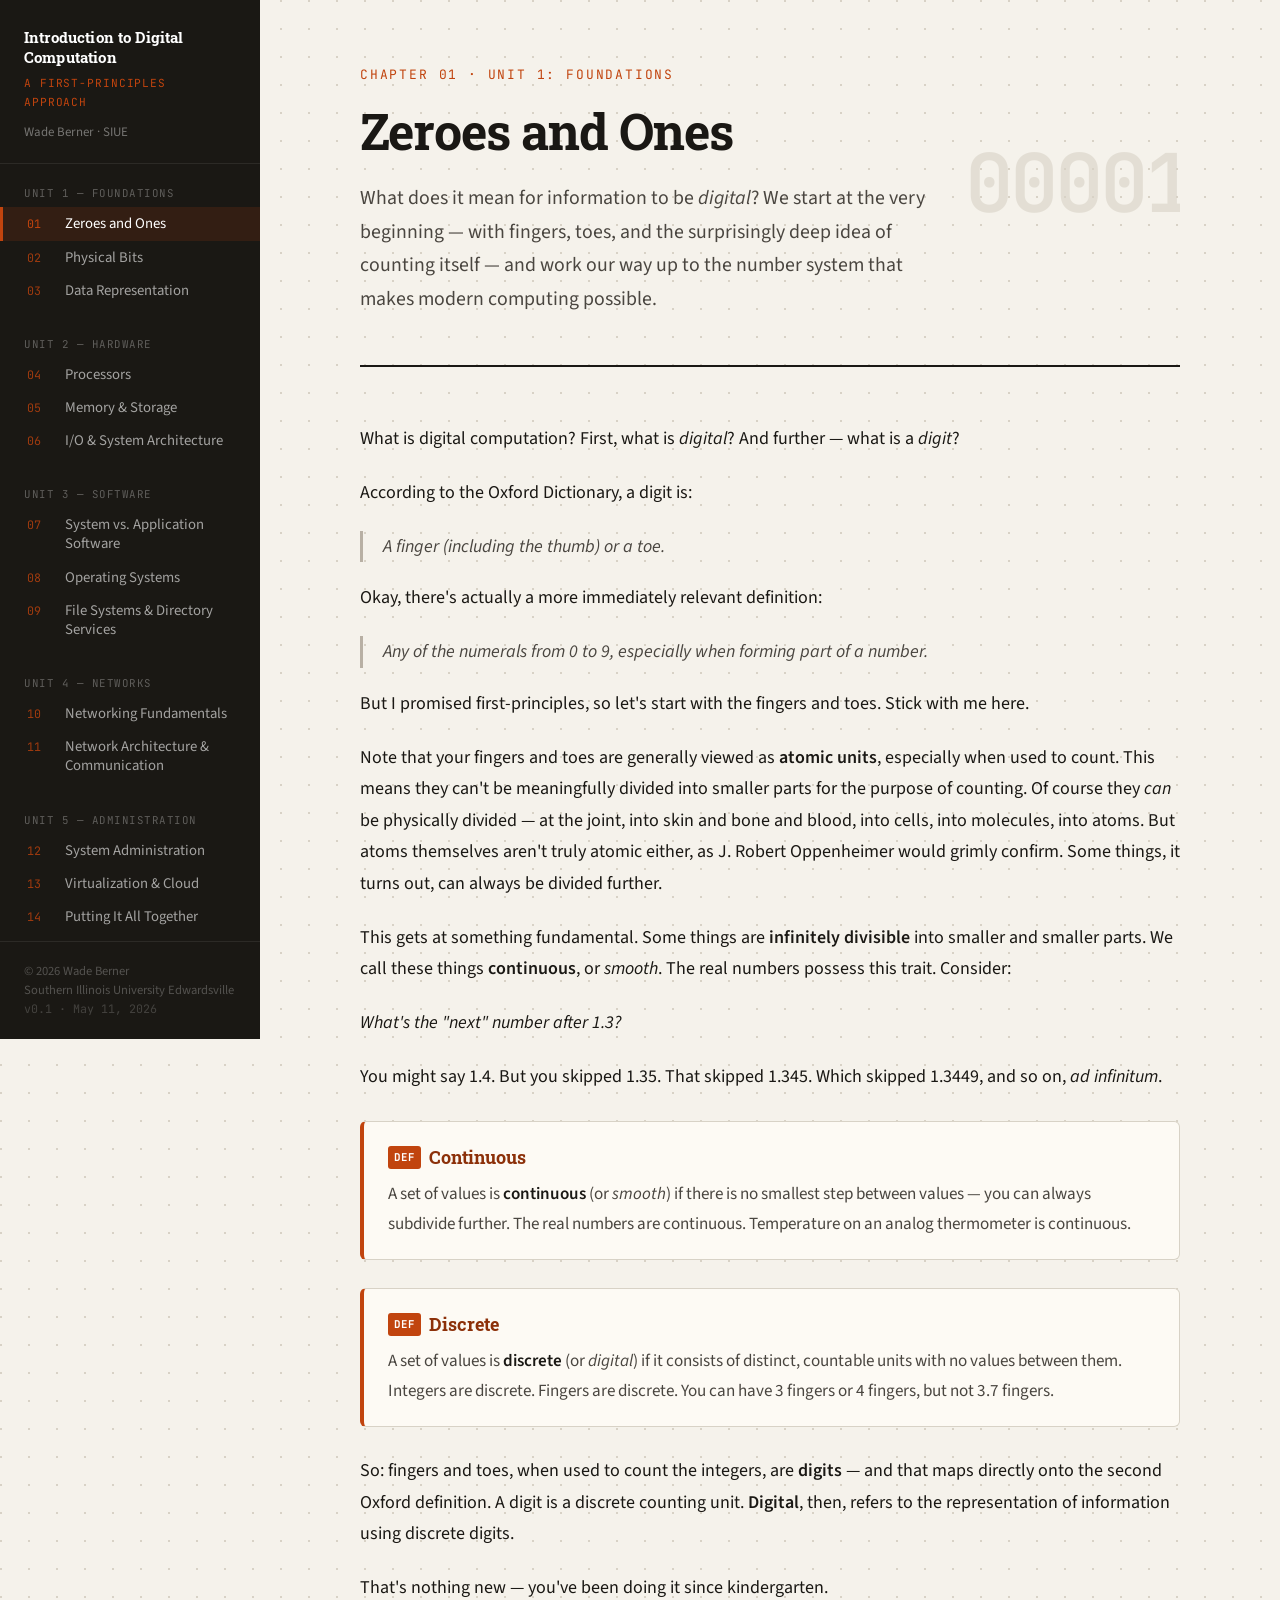
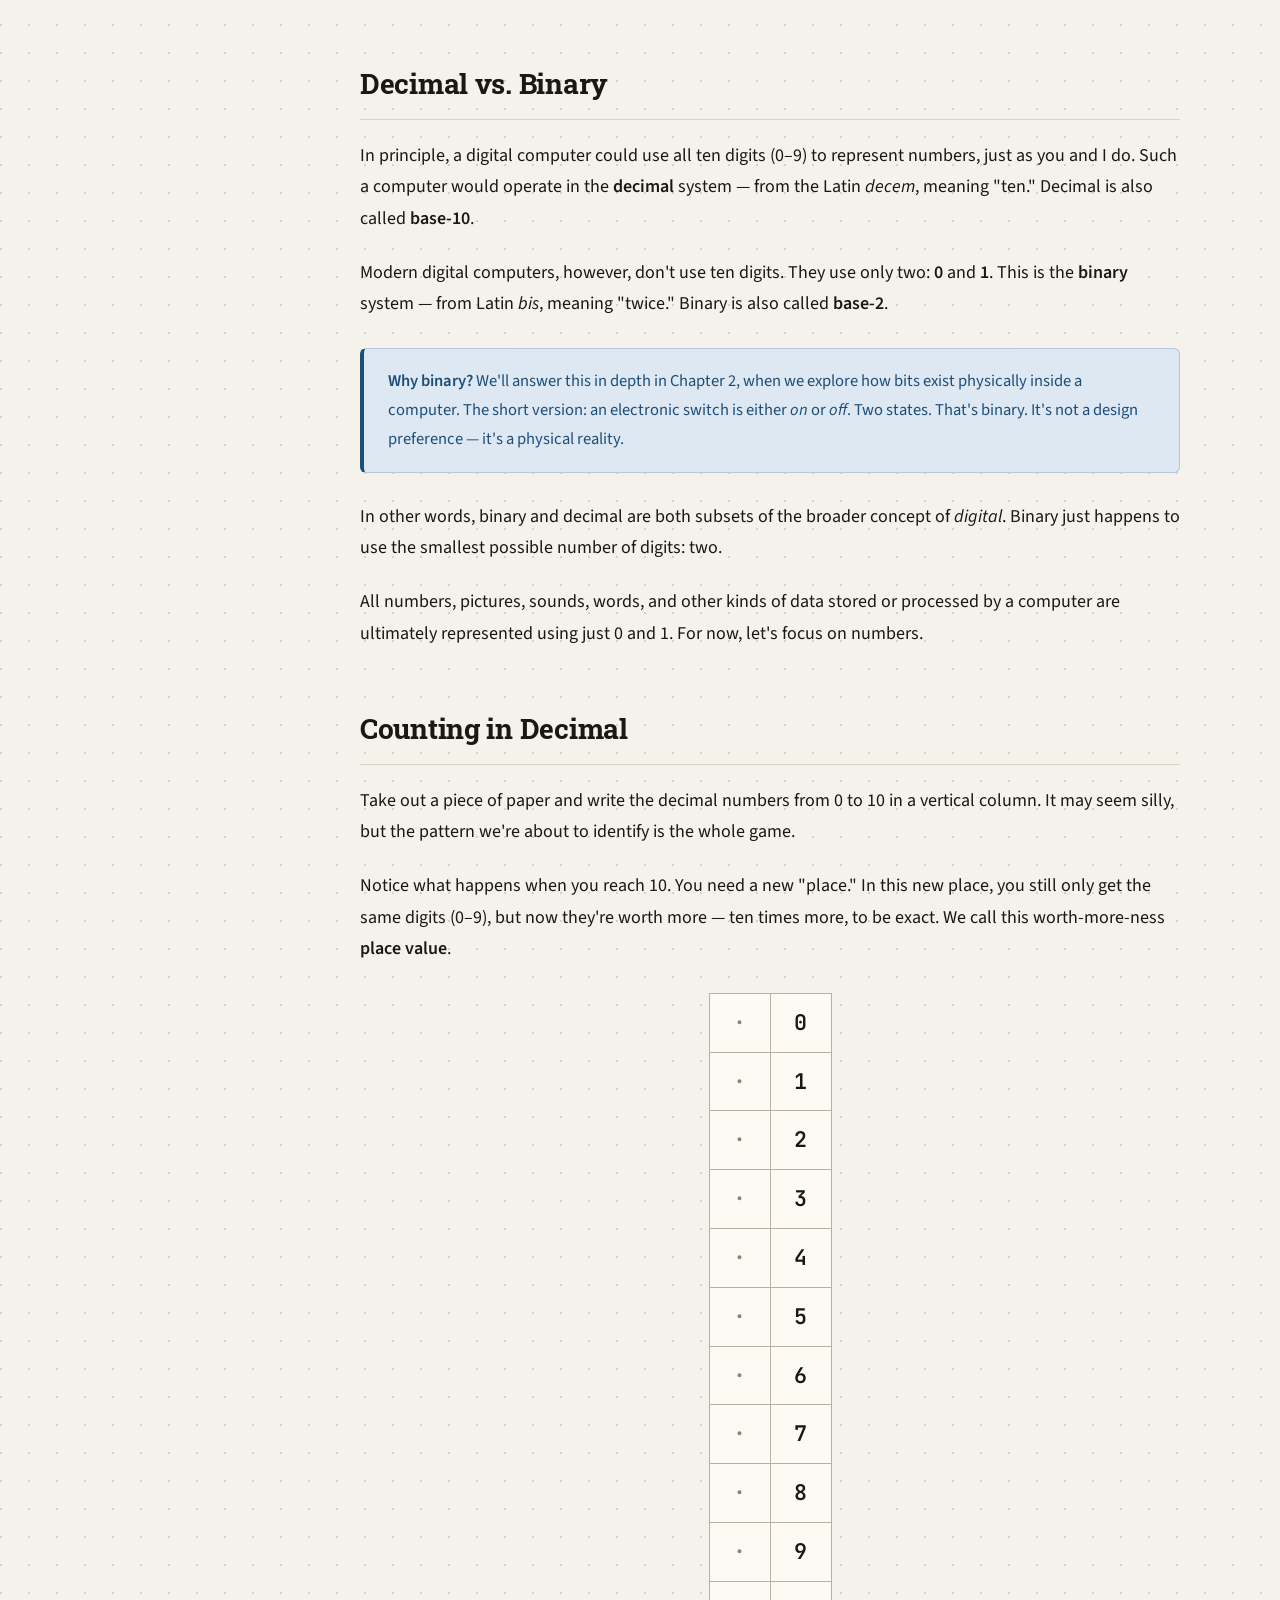
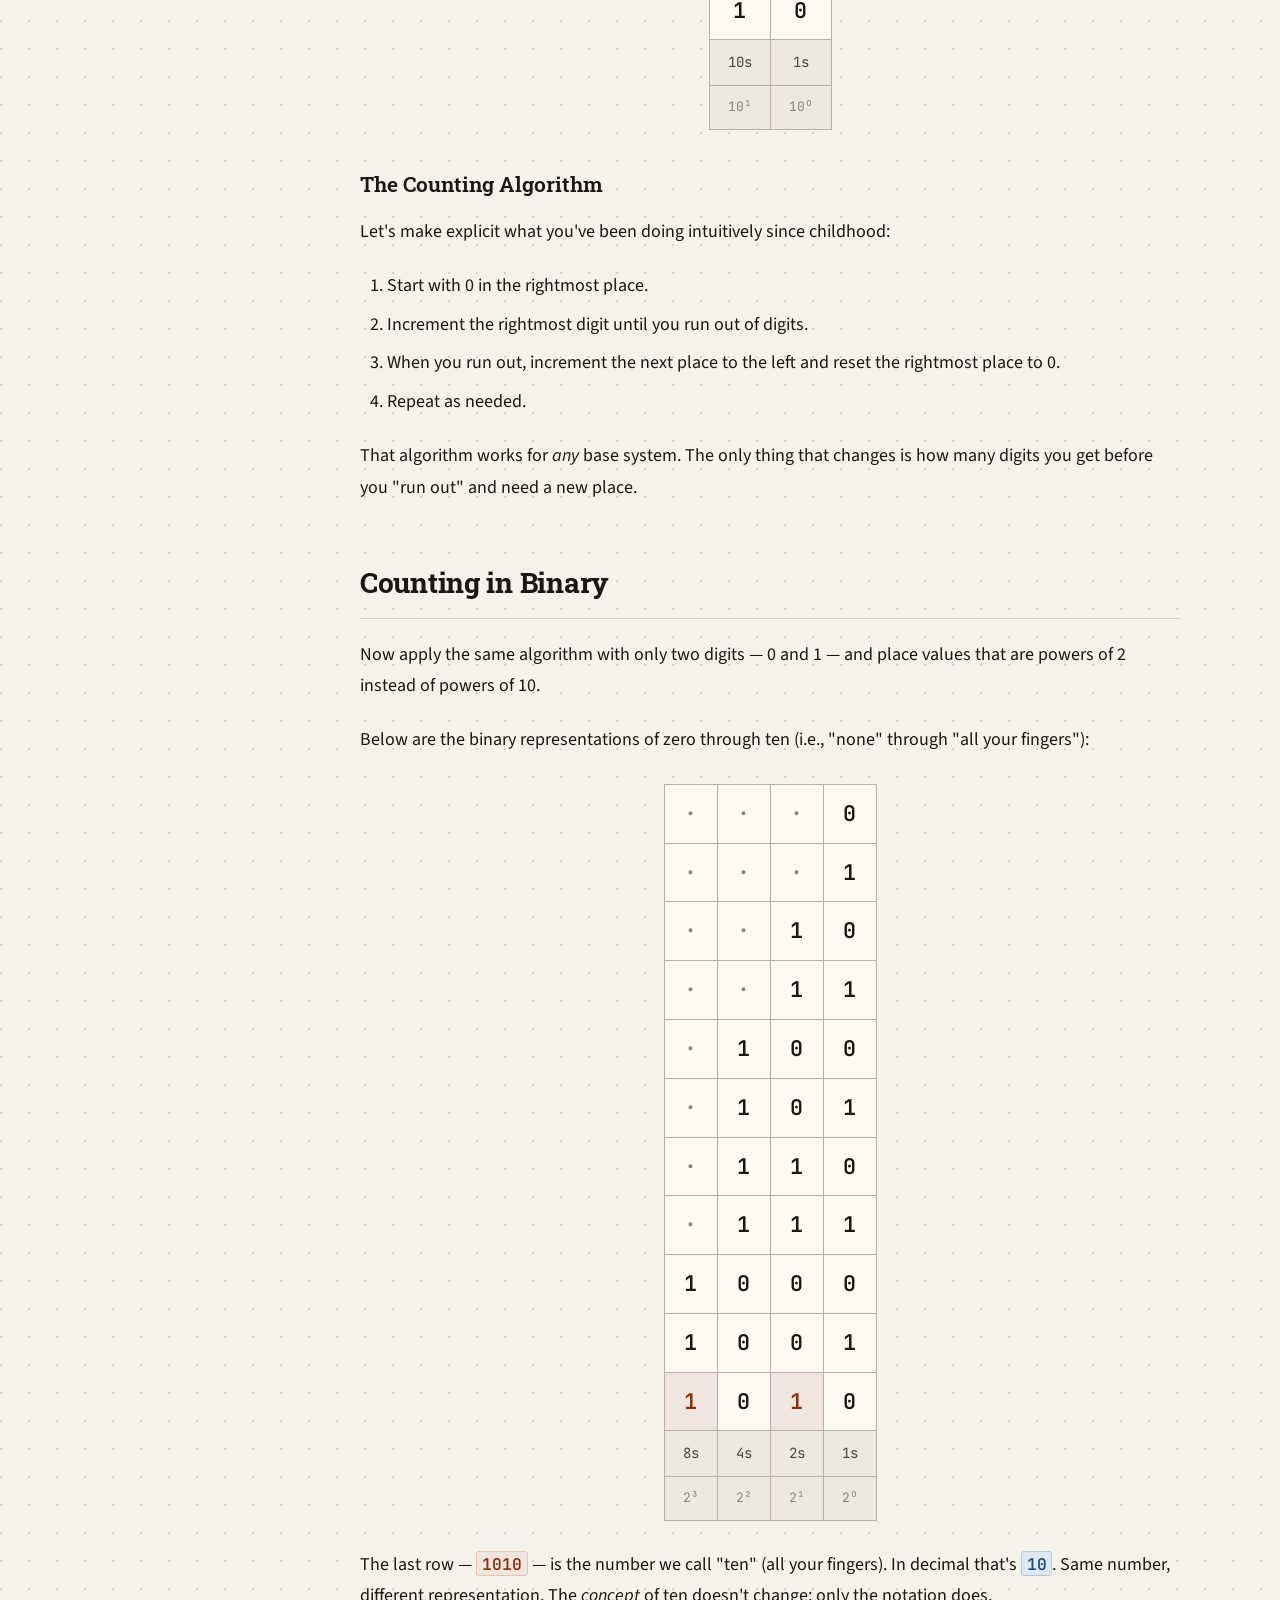
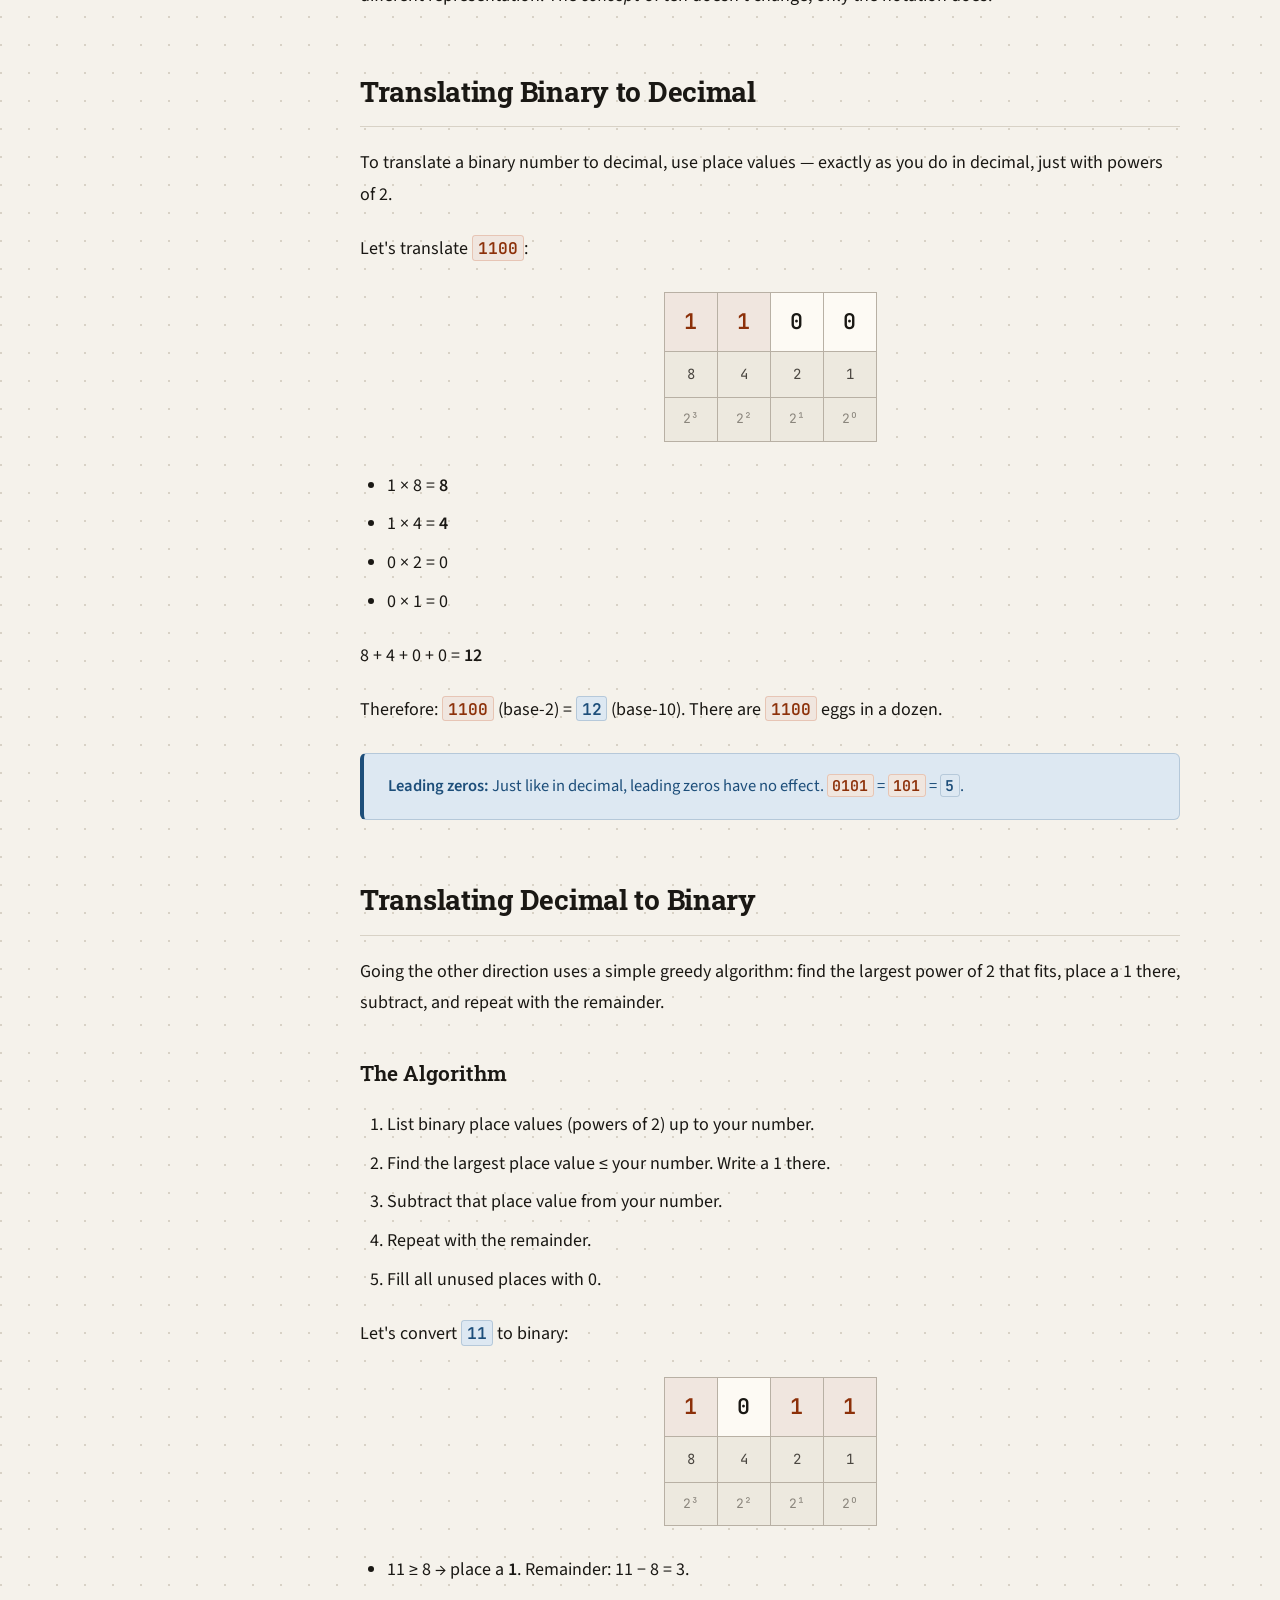
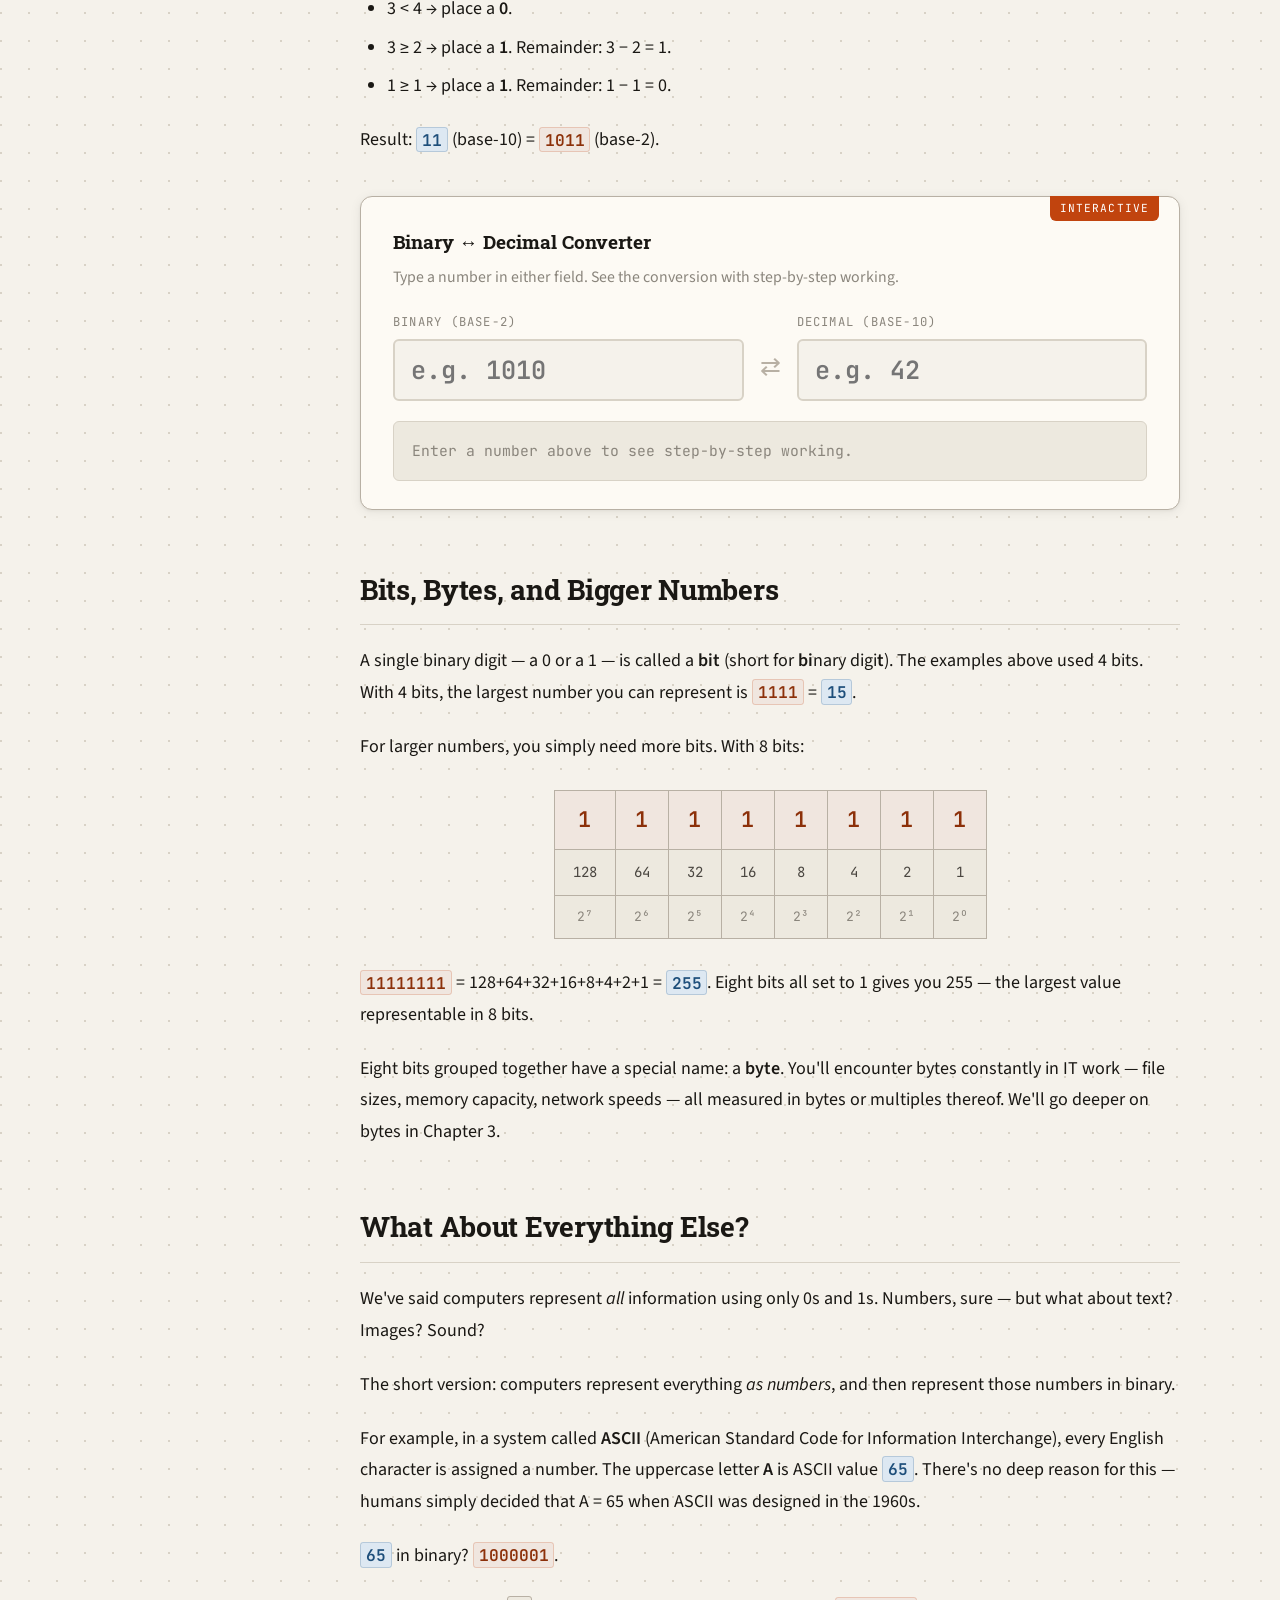
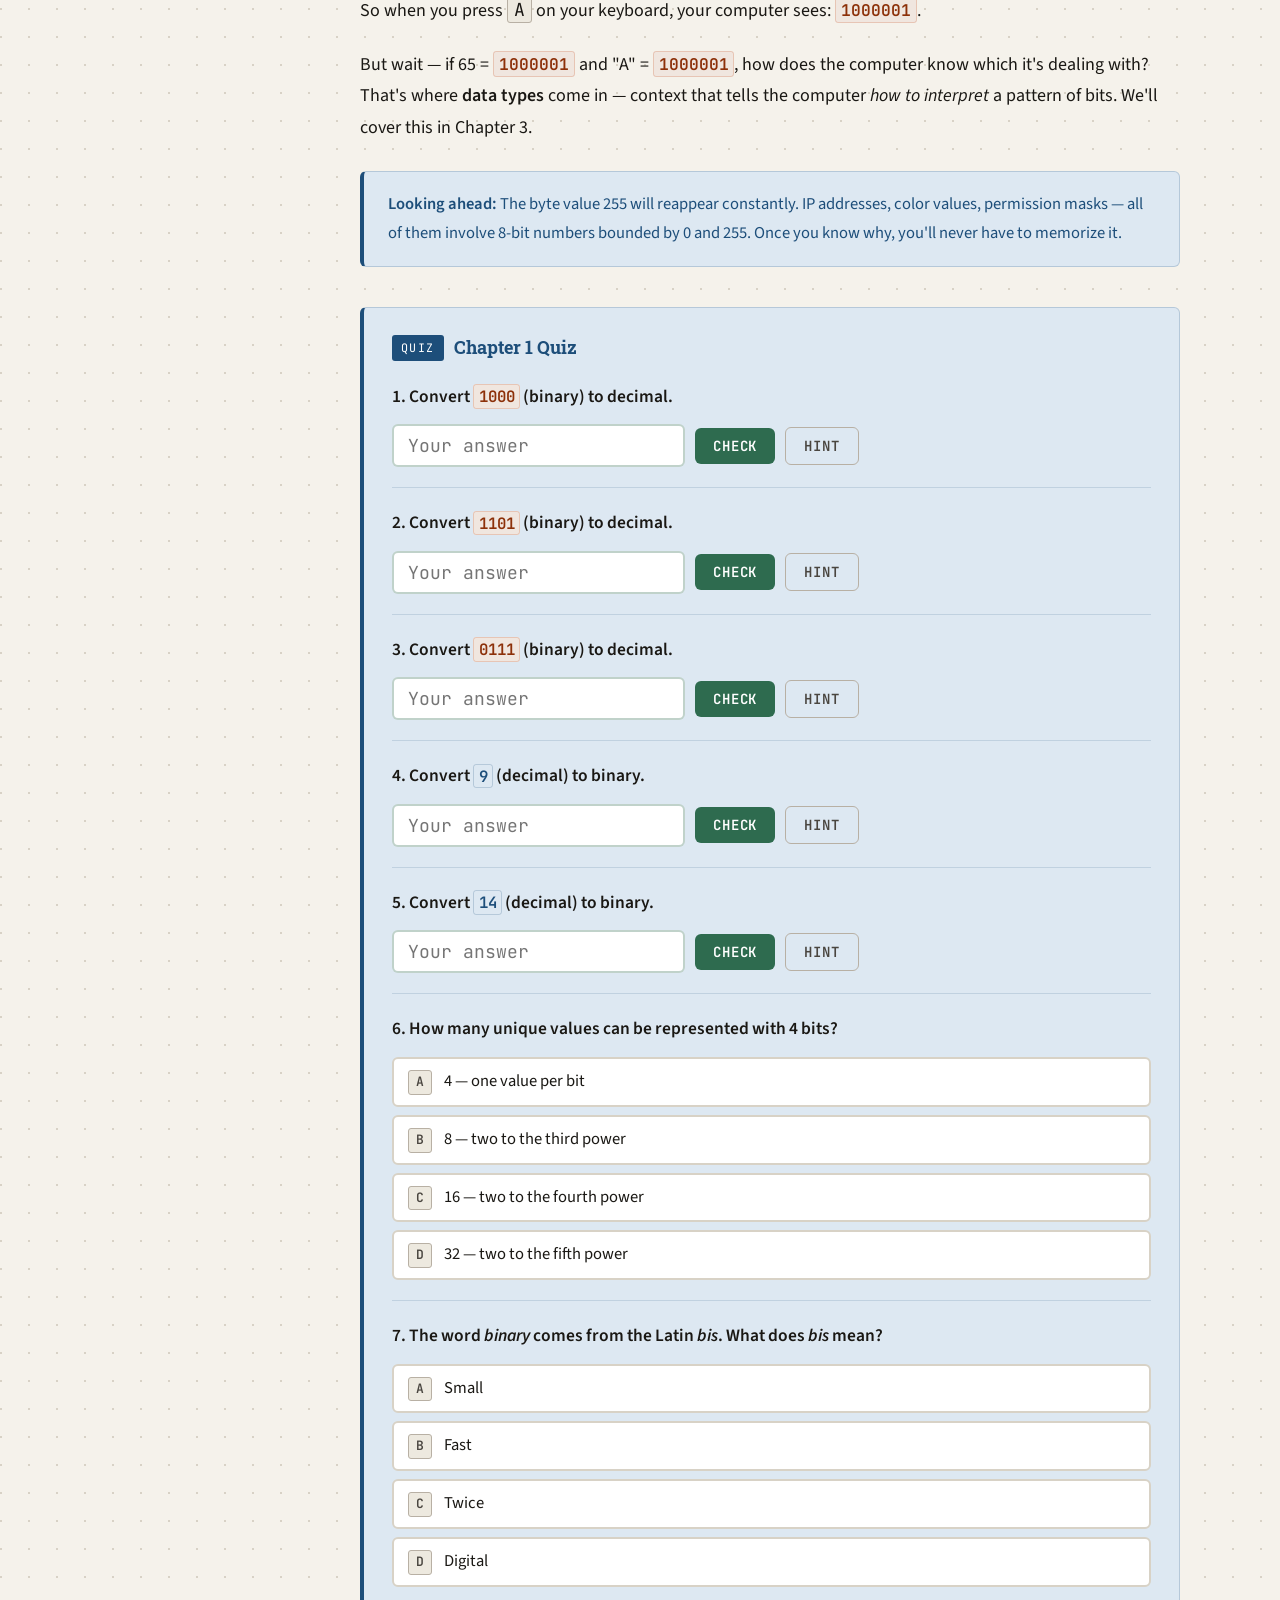
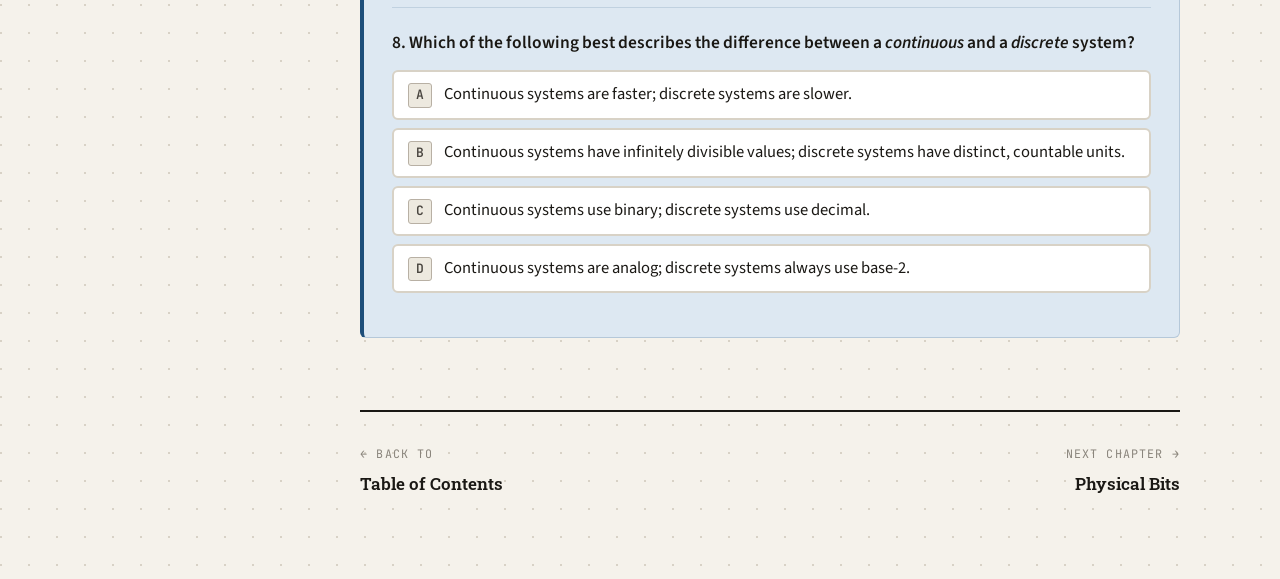
==== commit 0971a0b4: "Add version number and date to sidebar footer (v0.1 · May 11, 2026) Co-Authored-By: Claude Sonnet 4." ====
--- a/chapters/ch01.html
+++ b/chapters/ch01.html
@@ -4,6 +4,7 @@
   <meta charset="UTF-8">
   <meta name="viewport" content="width=device-width, initial-scale=1.0">
   <title>Chapter 1: Zeroes and Ones — Introduction to Digital Computation</title>
+  <link rel="icon" href="../favicon.svg" type="image/svg+xml">
   <link rel="stylesheet" href="../css/main.css">
 </head>
 <body>
@@ -82,7 +83,8 @@
 
     <div class="sidebar-footer">
       &copy; 2026 Wade Berner<br>
-      Southern Illinois University Edwardsville
+      Southern Illinois University Edwardsville<br>
+      <span class="sidebar-version">v0.1 &middot; May 11, 2026</span>
     </div>
   </nav>
 
--- a/css/main.css
+++ b/css/main.css
@@ -158,6 +158,11 @@
   font-size: 0.7rem;
   color: rgba(255,255,255,0.25);
   line-height: 1.5;
+}
+.sidebar-version {
+  font-family: var(--font-mono);
+  font-size: 0.65rem;
+  color: rgba(255,255,255,0.18);
 }
 
 /* ── Main Content Area ──────────────────────────────────────── */
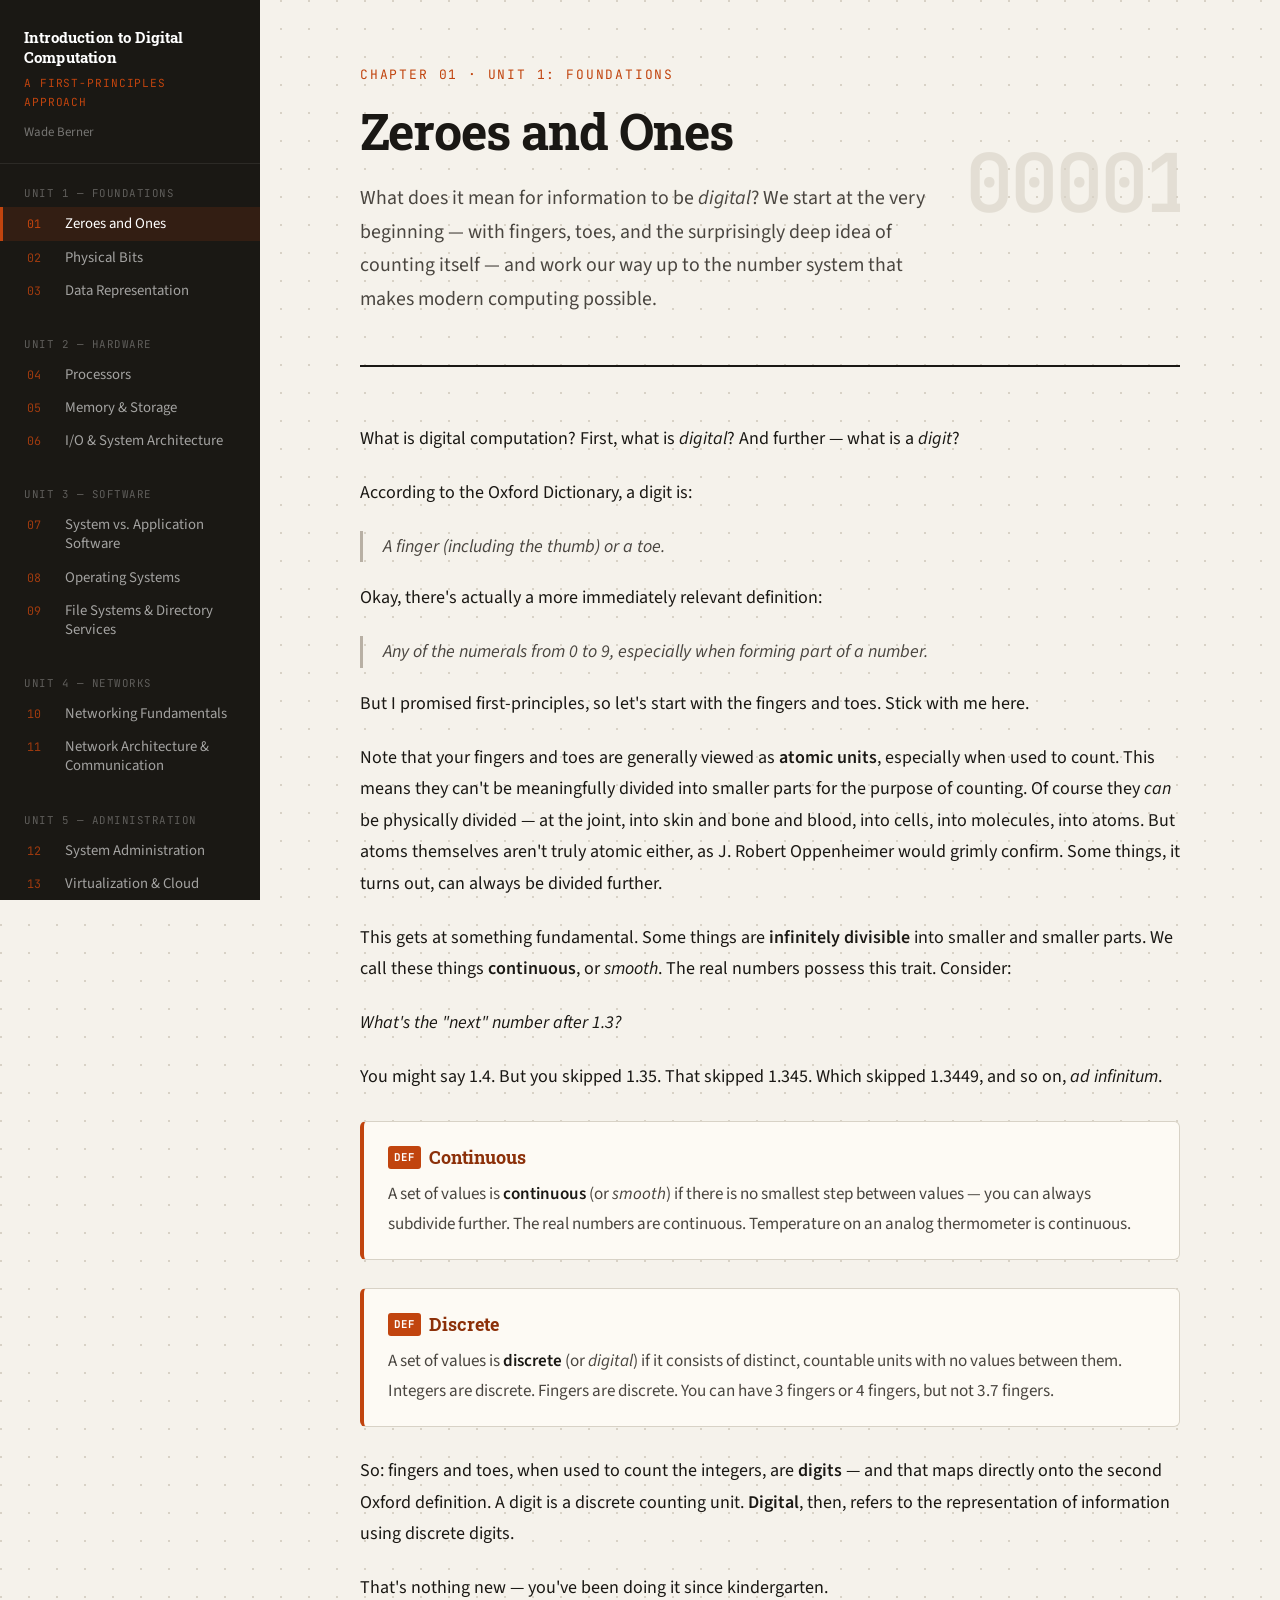
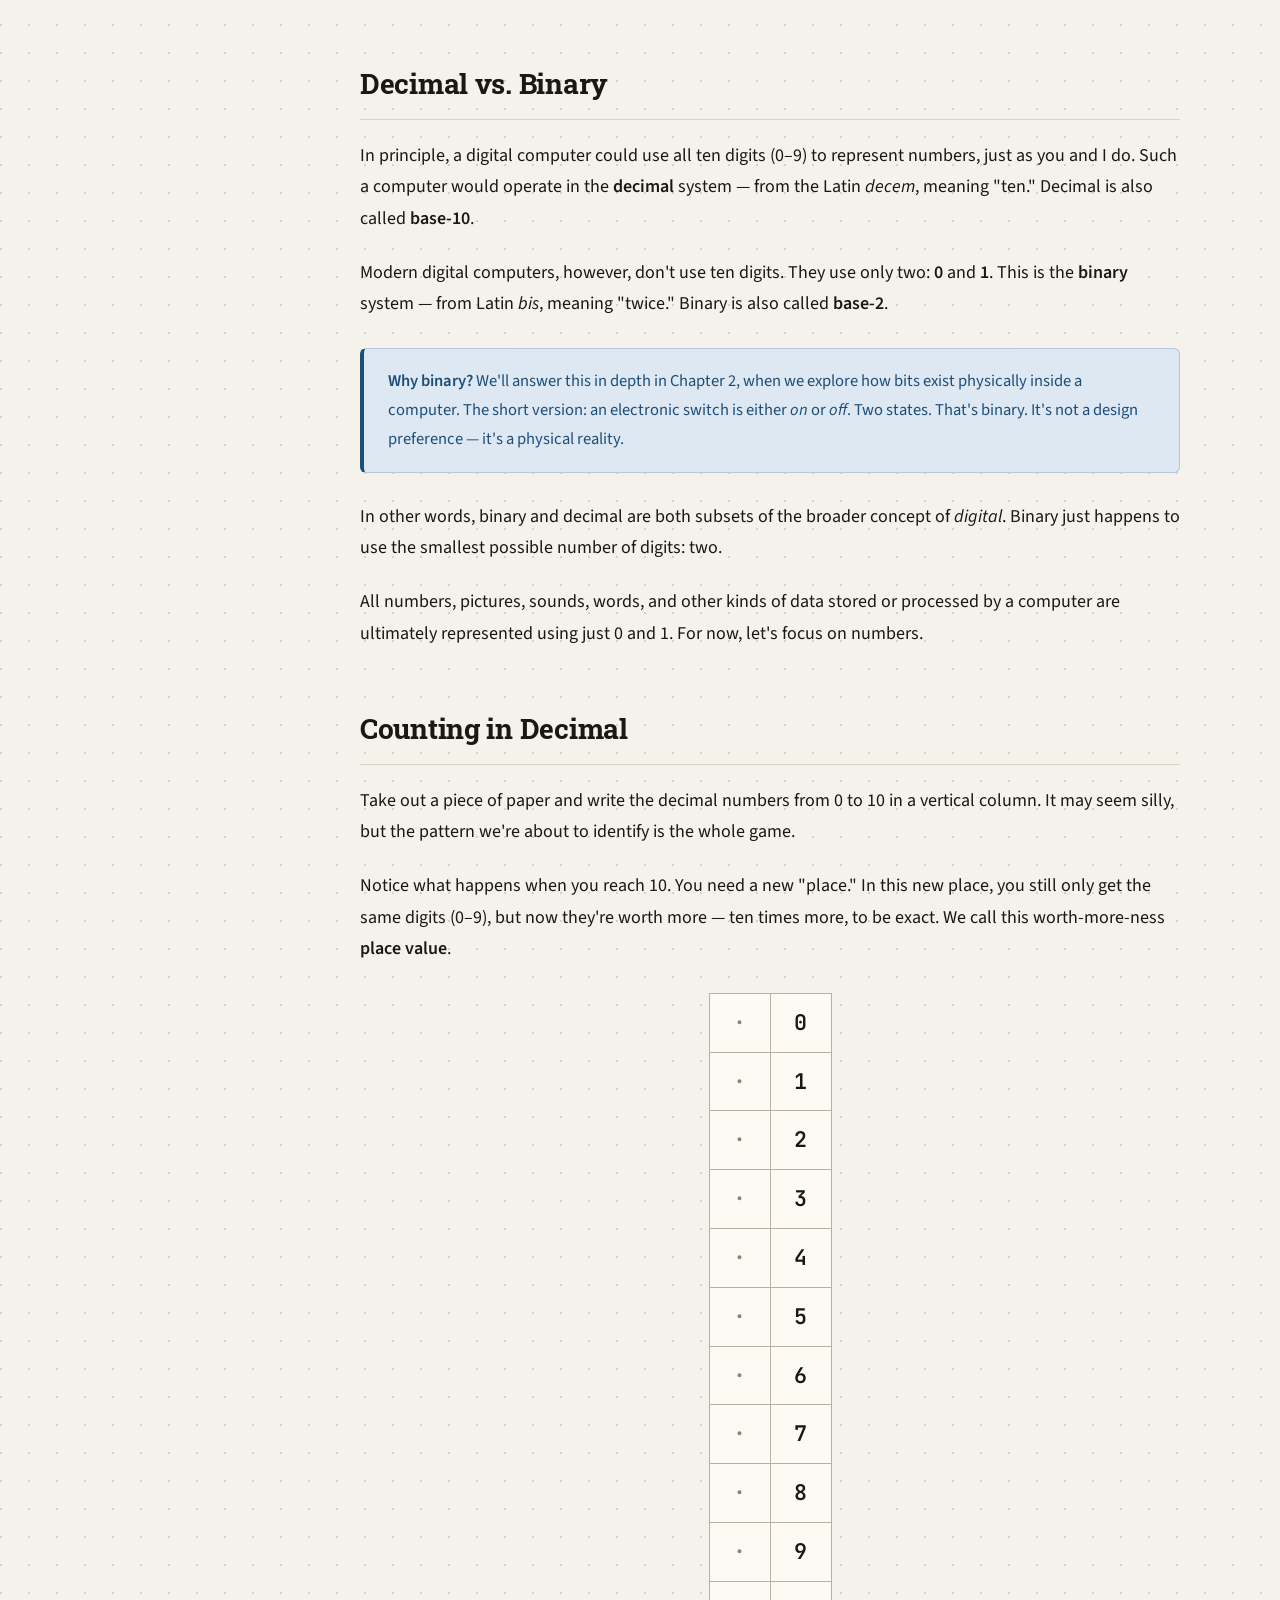
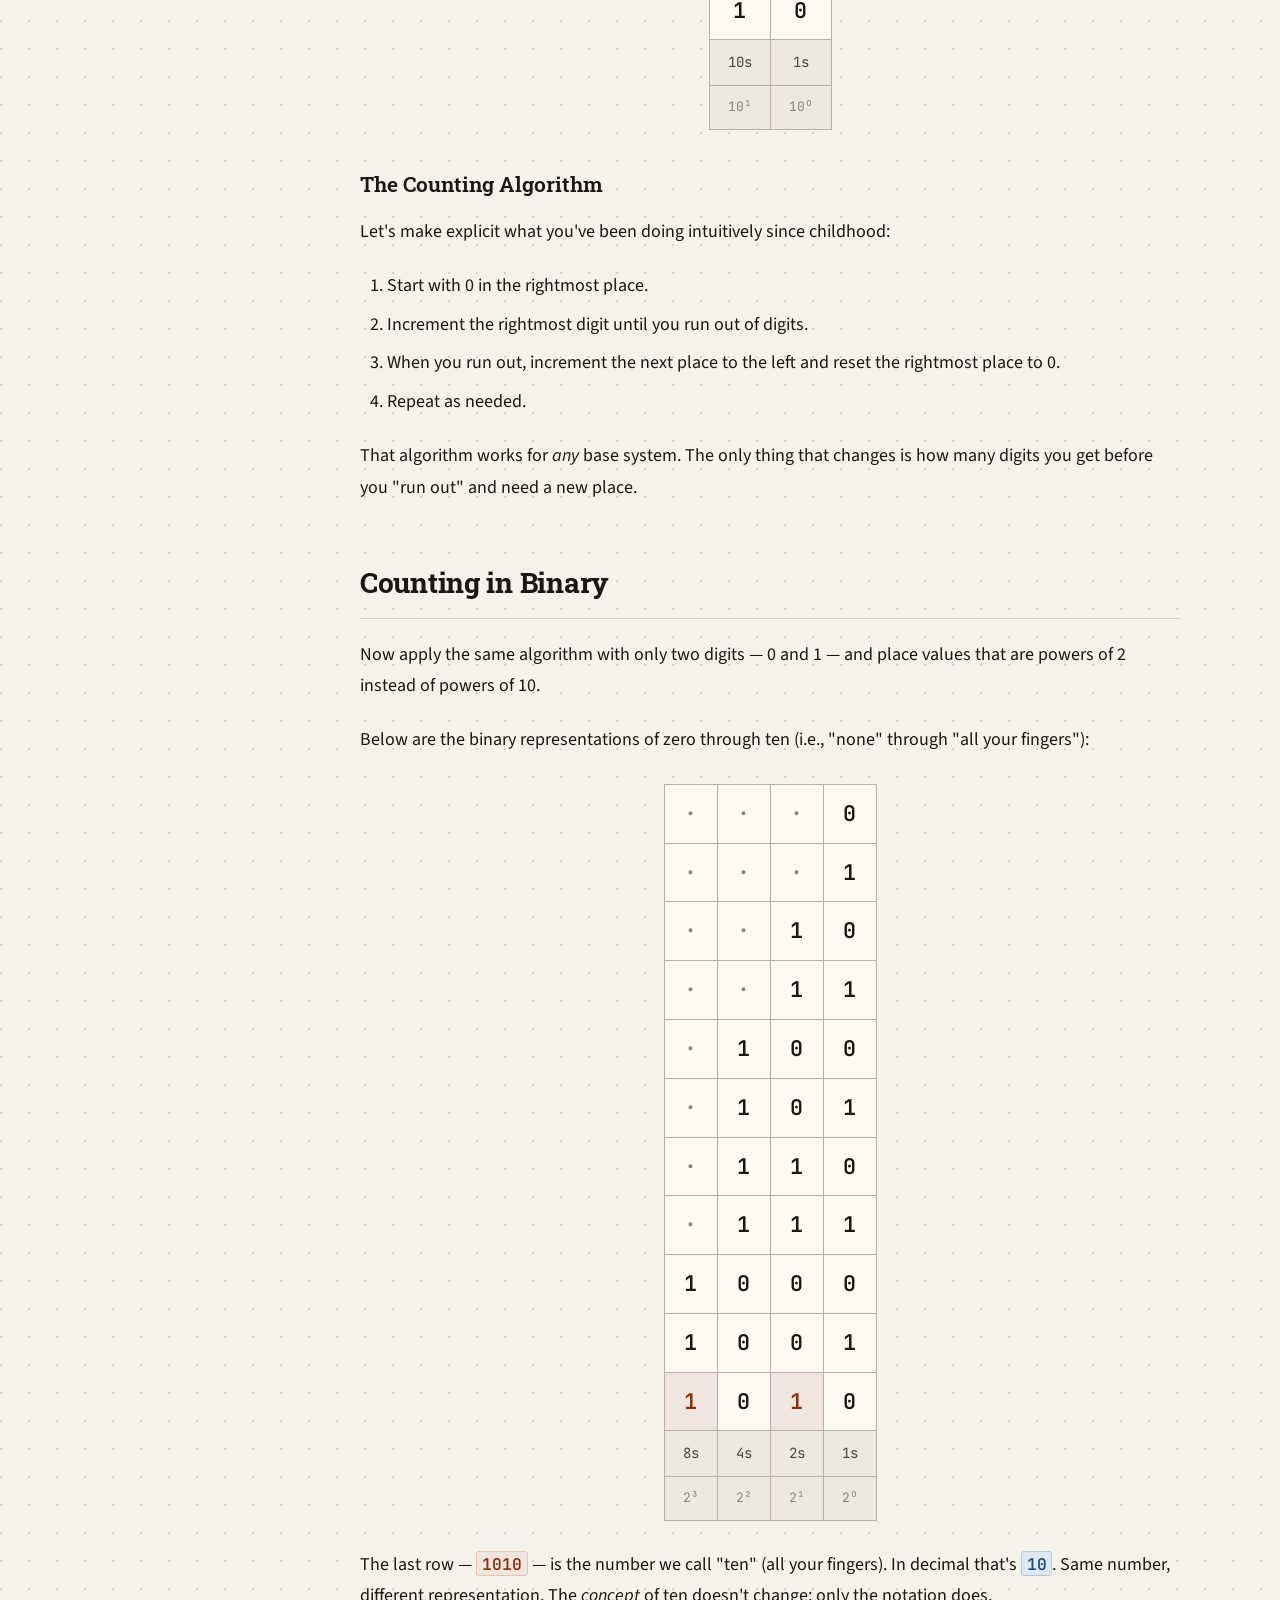
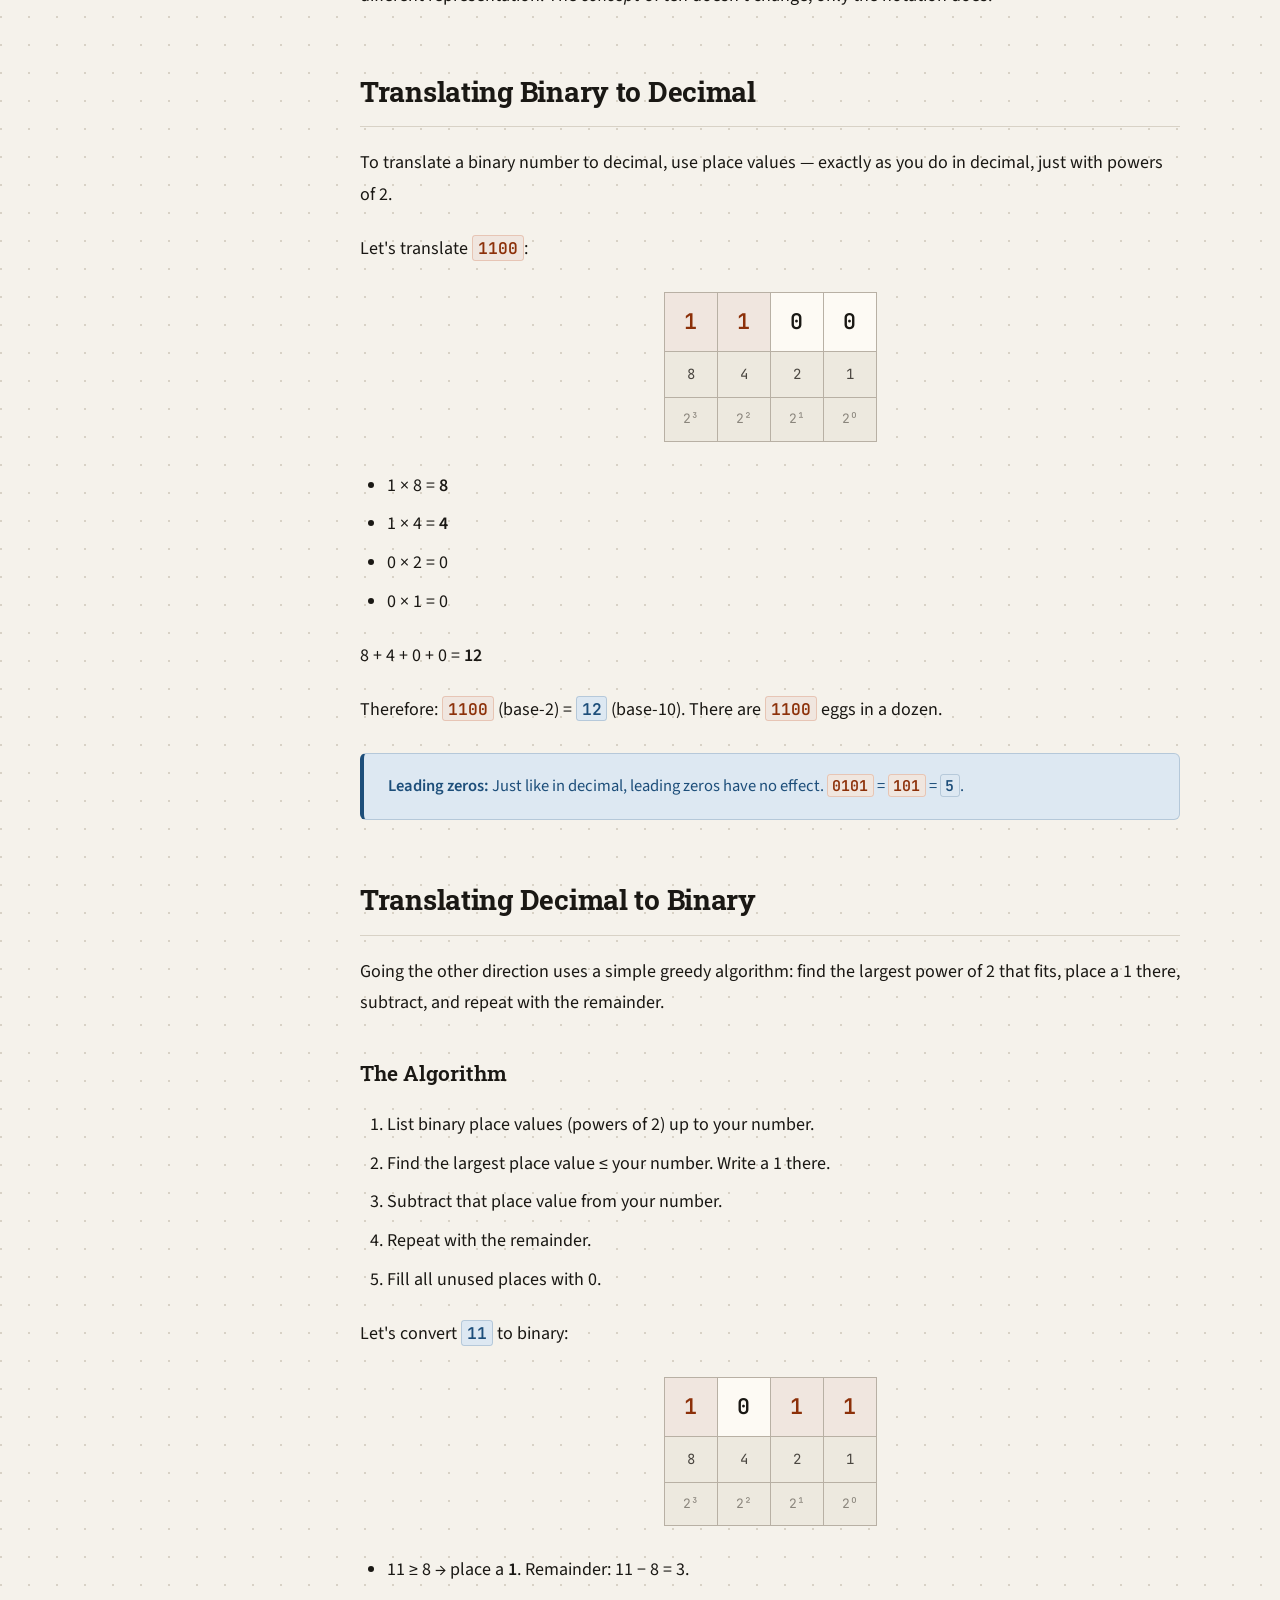
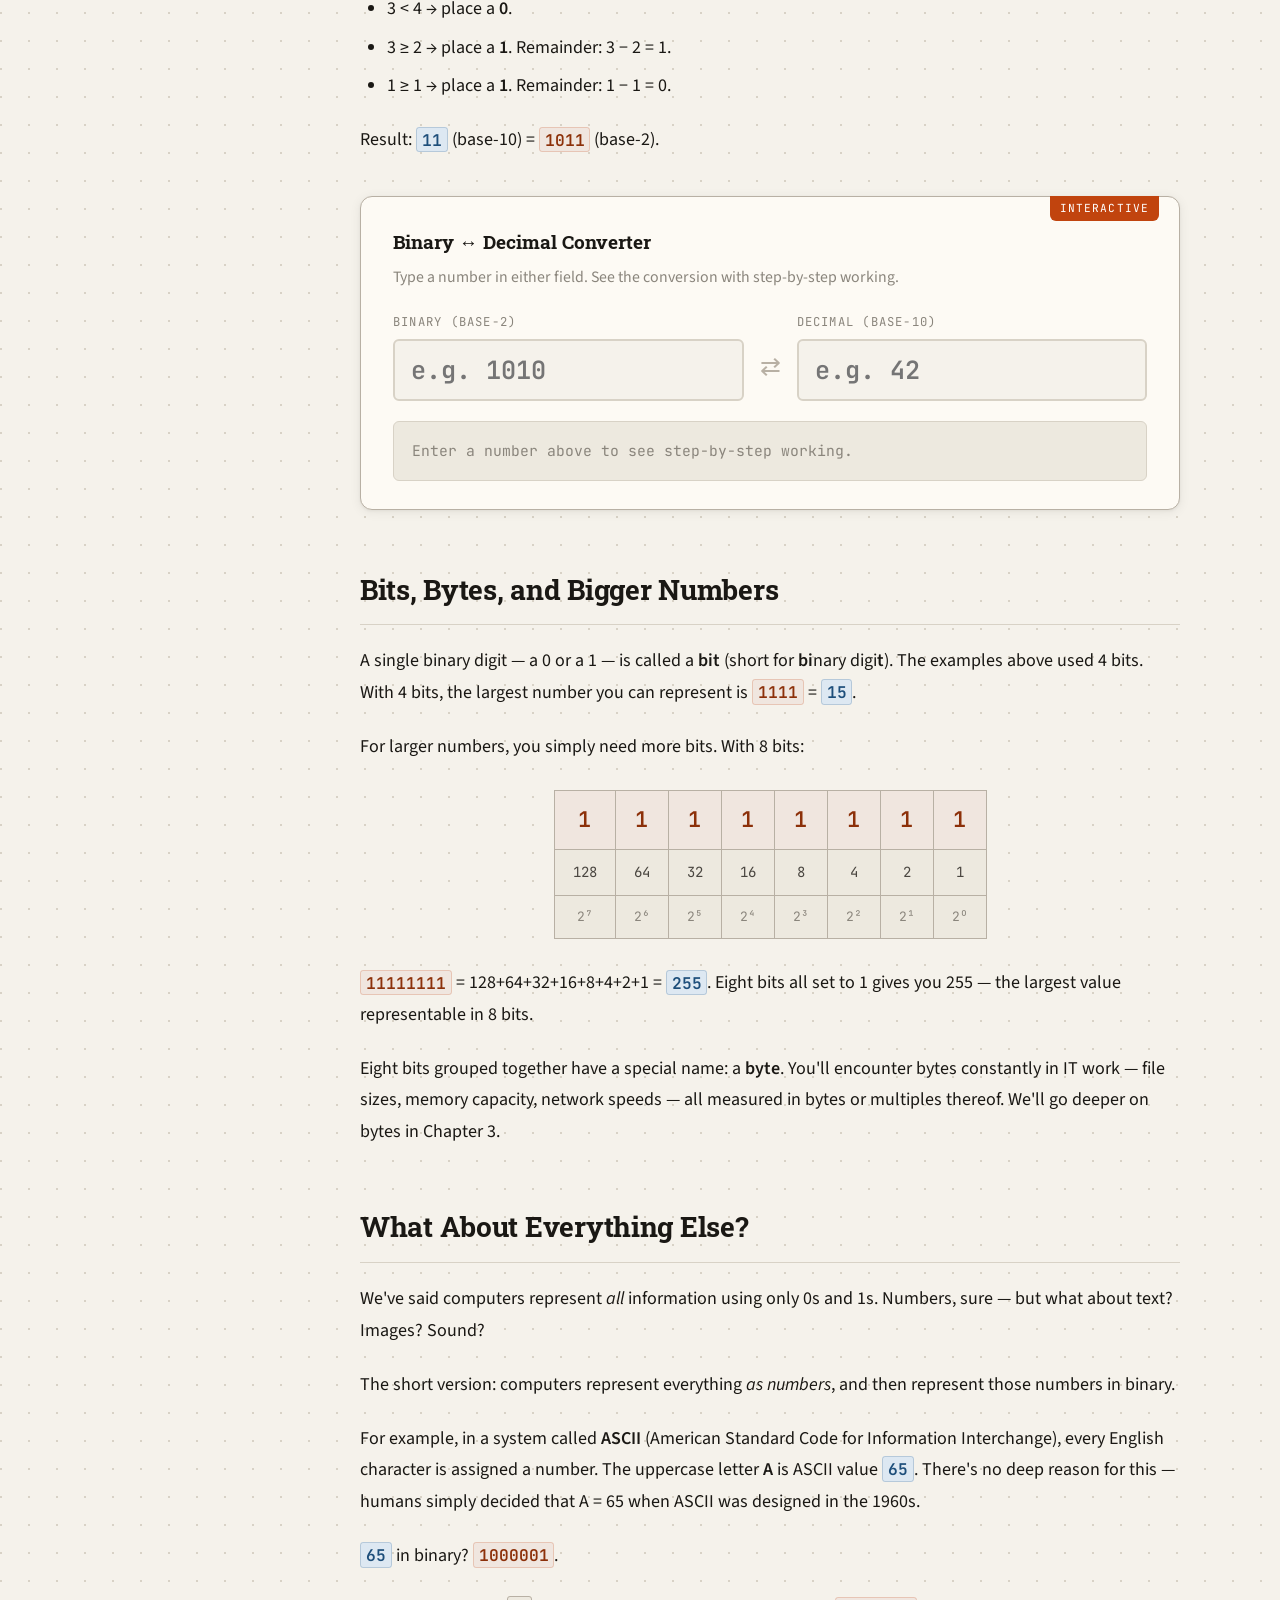
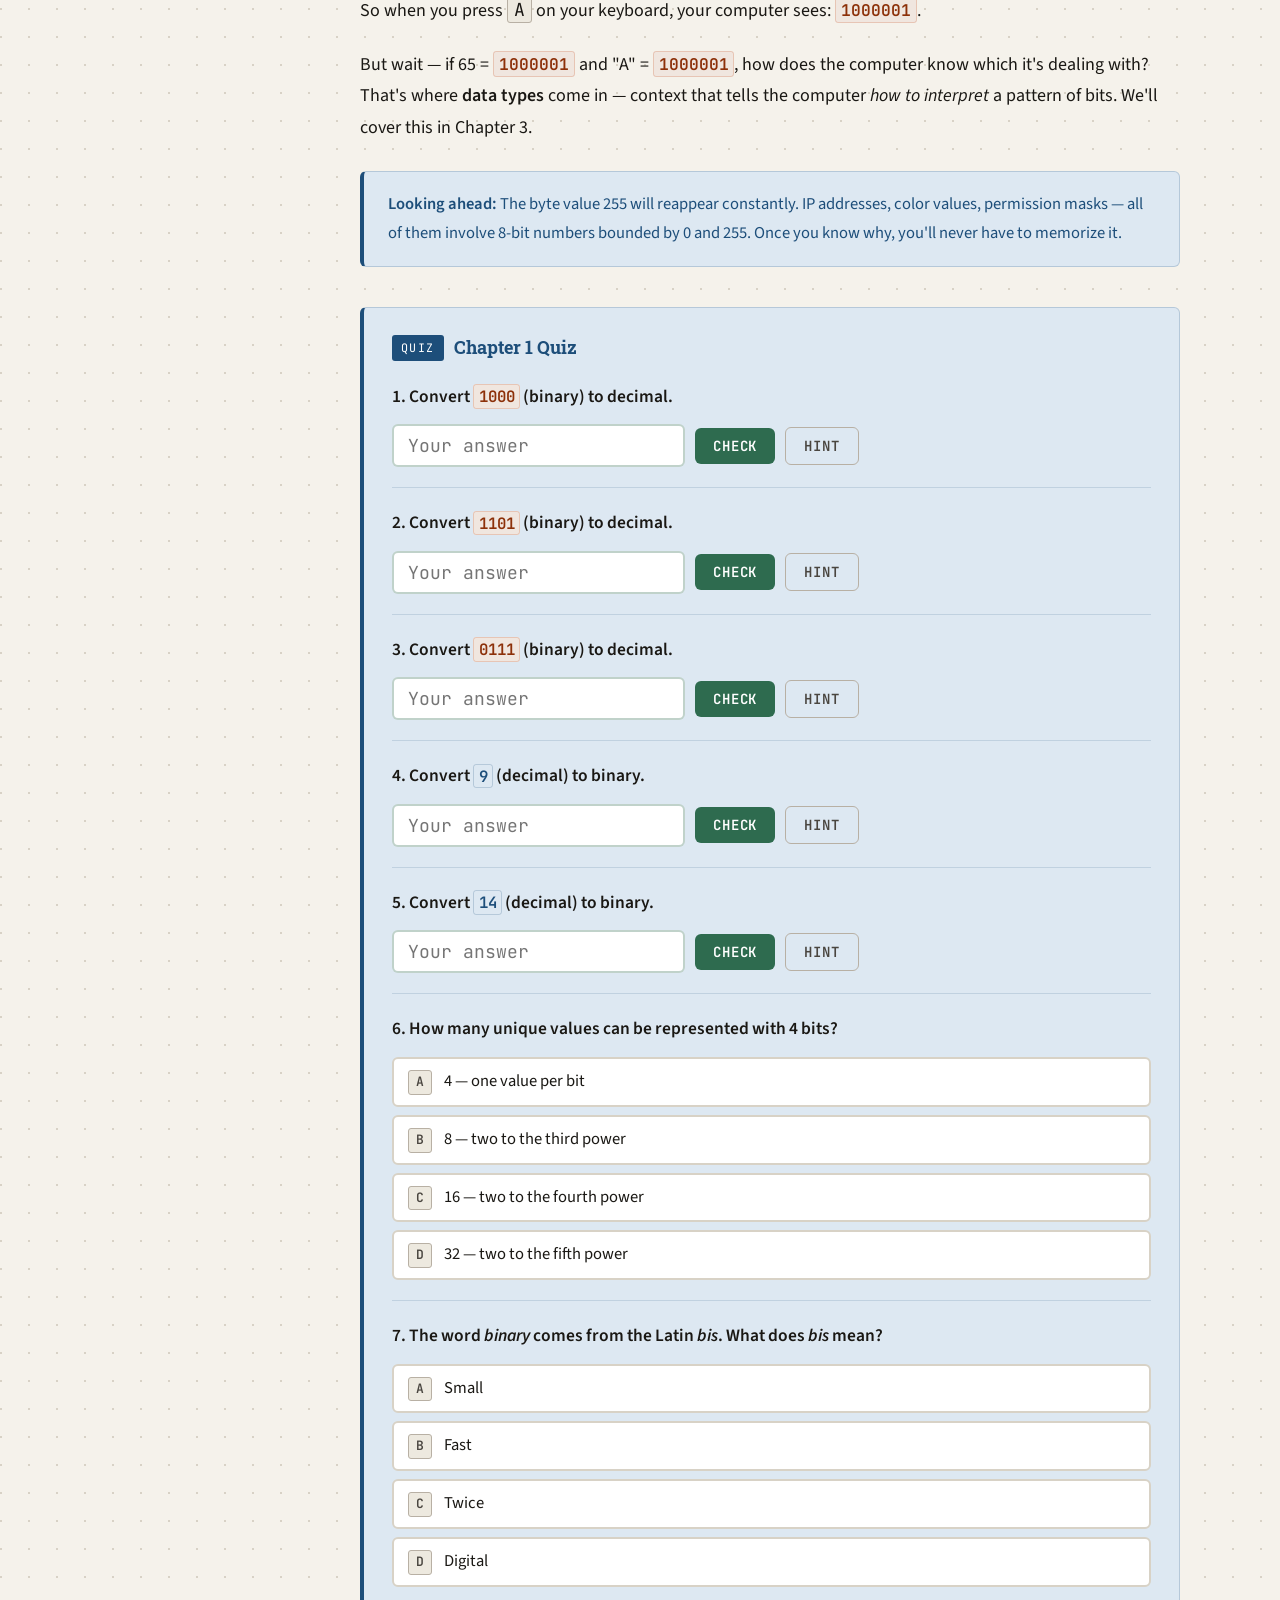
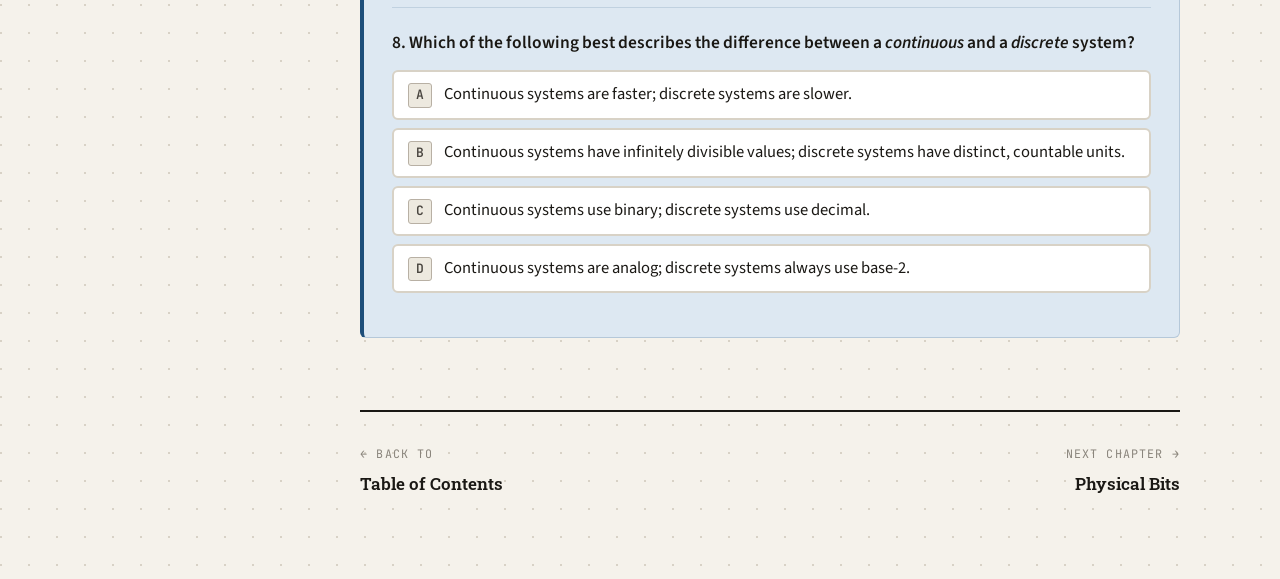
==== commit 0c05d507: "Fix sidebar overflow, remove SIUE attribution - sidebar: height:100vh (was min-height) so overflow-y" ====
--- a/chapters/ch01.html
+++ b/chapters/ch01.html
@@ -16,7 +16,7 @@
     <div class="sidebar-logo">
       <a href="../index.html" class="book-title">Introduction to Digital Computation</a>
       <div class="book-subtitle">A First-Principles Approach</div>
-      <div class="book-author">Wade Berner · SIUE</div>
+      <div class="book-author">Wade Berner</div>
     </div>
 
     <div class="nav-unit">
@@ -83,7 +83,6 @@
 
     <div class="sidebar-footer">
       &copy; 2026 Wade Berner<br>
-      Southern Illinois University Edwardsville<br>
       <span class="sidebar-version">v0.1 &middot; May 11, 2026</span>
     </div>
   </nav>
--- a/css/main.css
+++ b/css/main.css
@@ -59,7 +59,7 @@
 /* ── Sidebar ────────────────────────────────────────────────── */
 .sidebar {
   width: var(--sidebar-w);
-  min-height: 100vh;
+  height: 100vh;
   background: var(--ink);
   color: #E8E3DA;
   position: fixed;
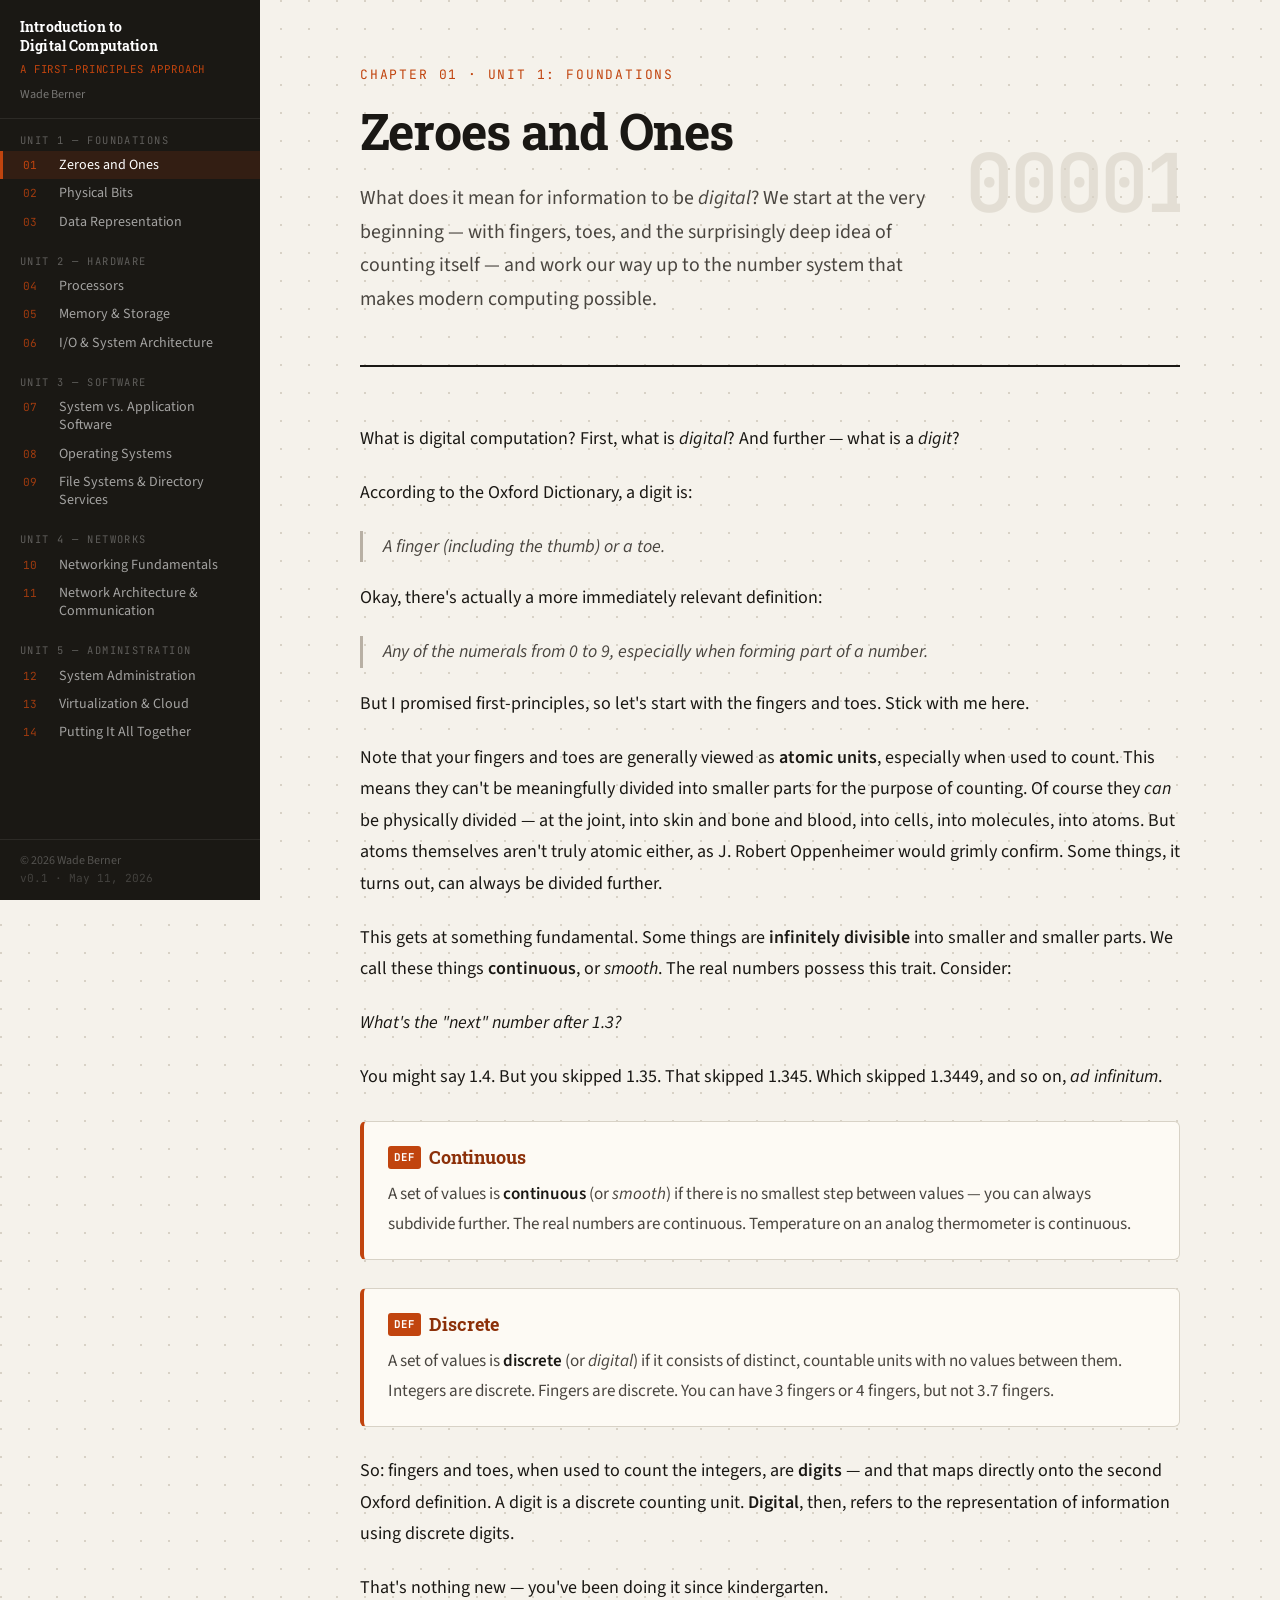
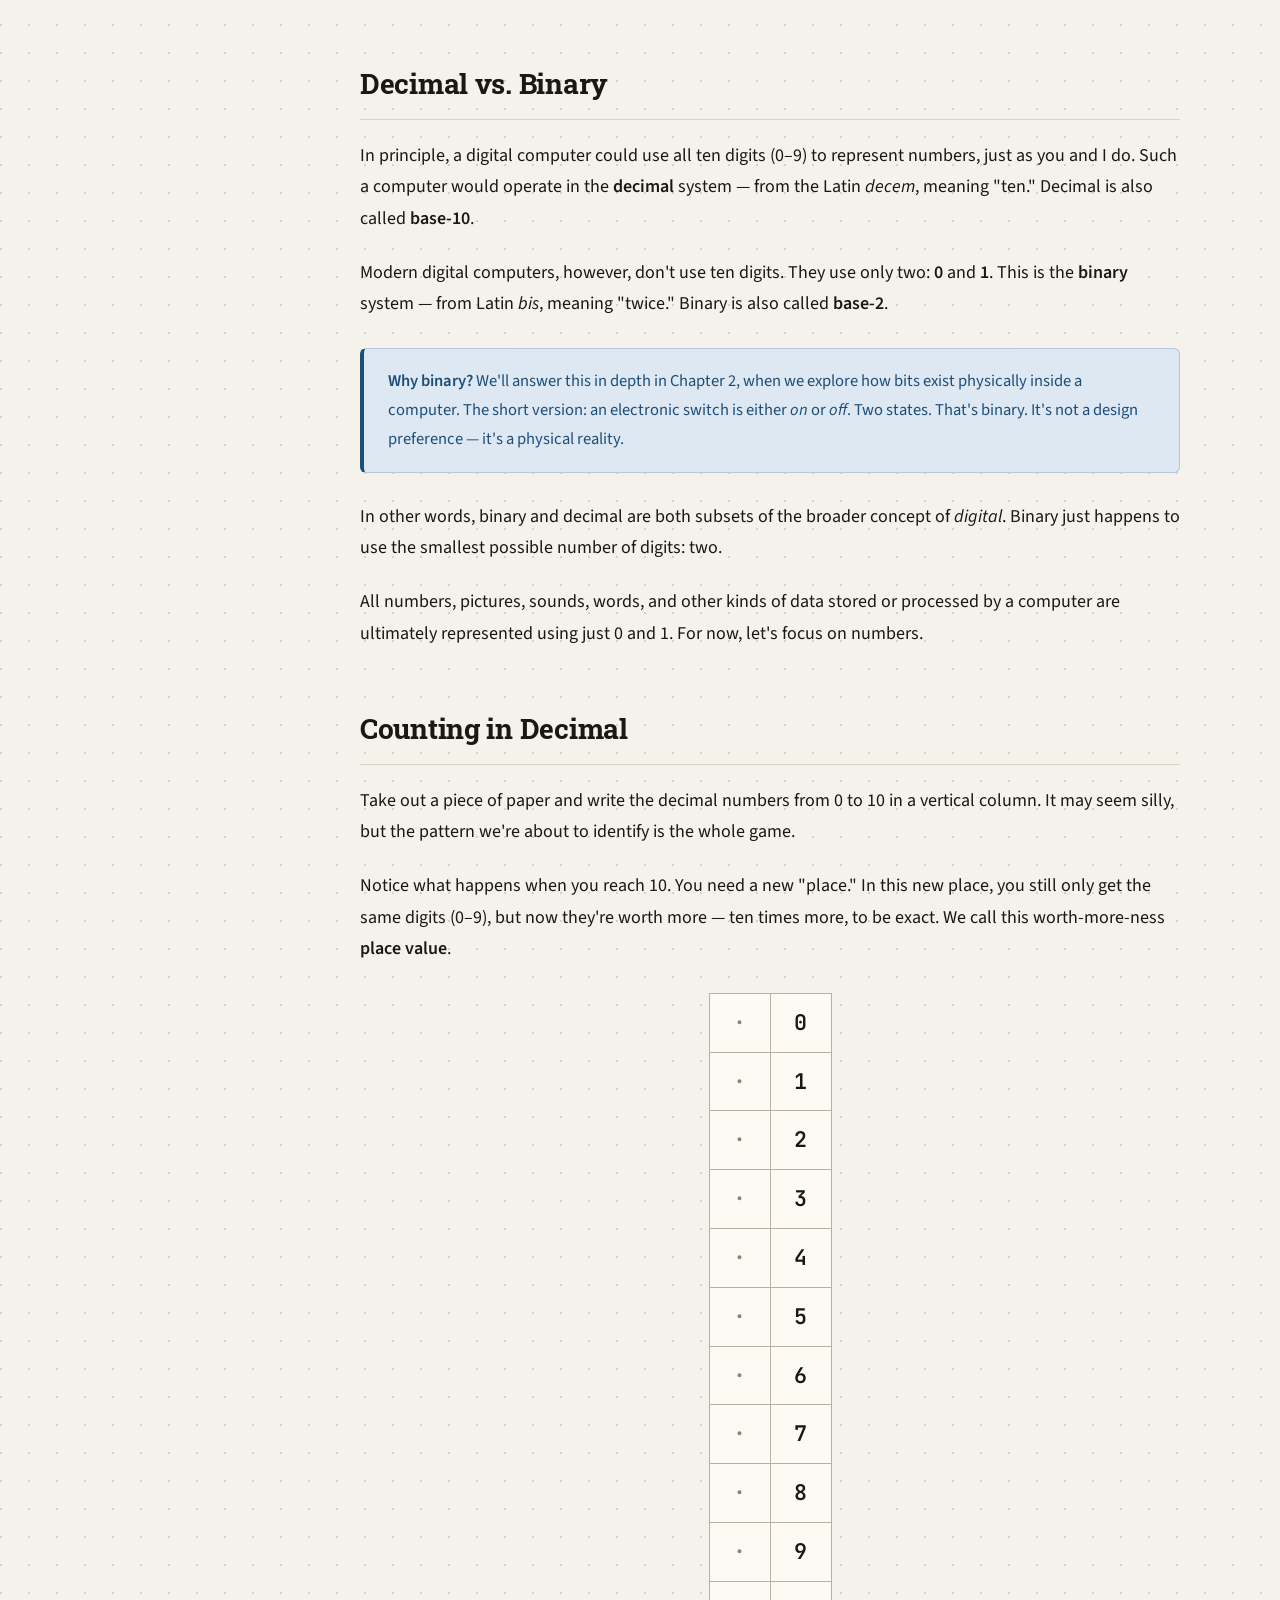
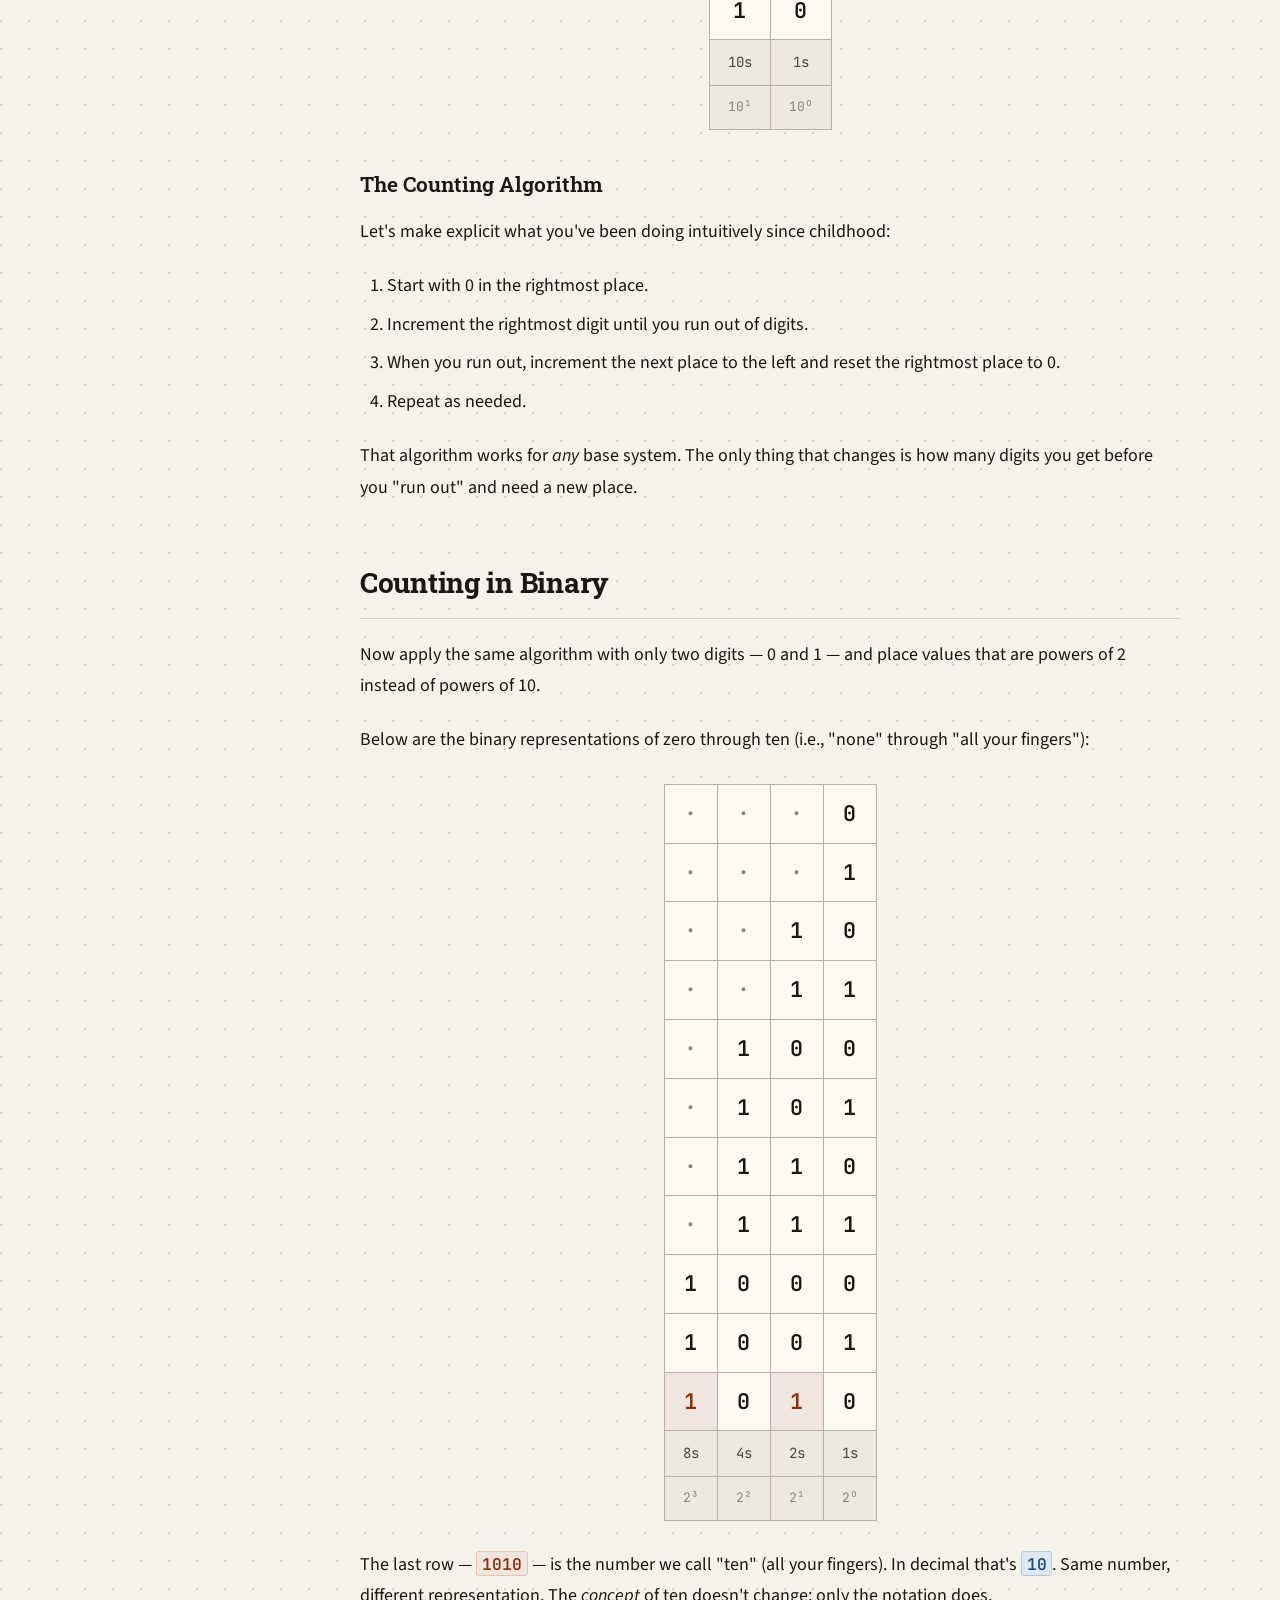
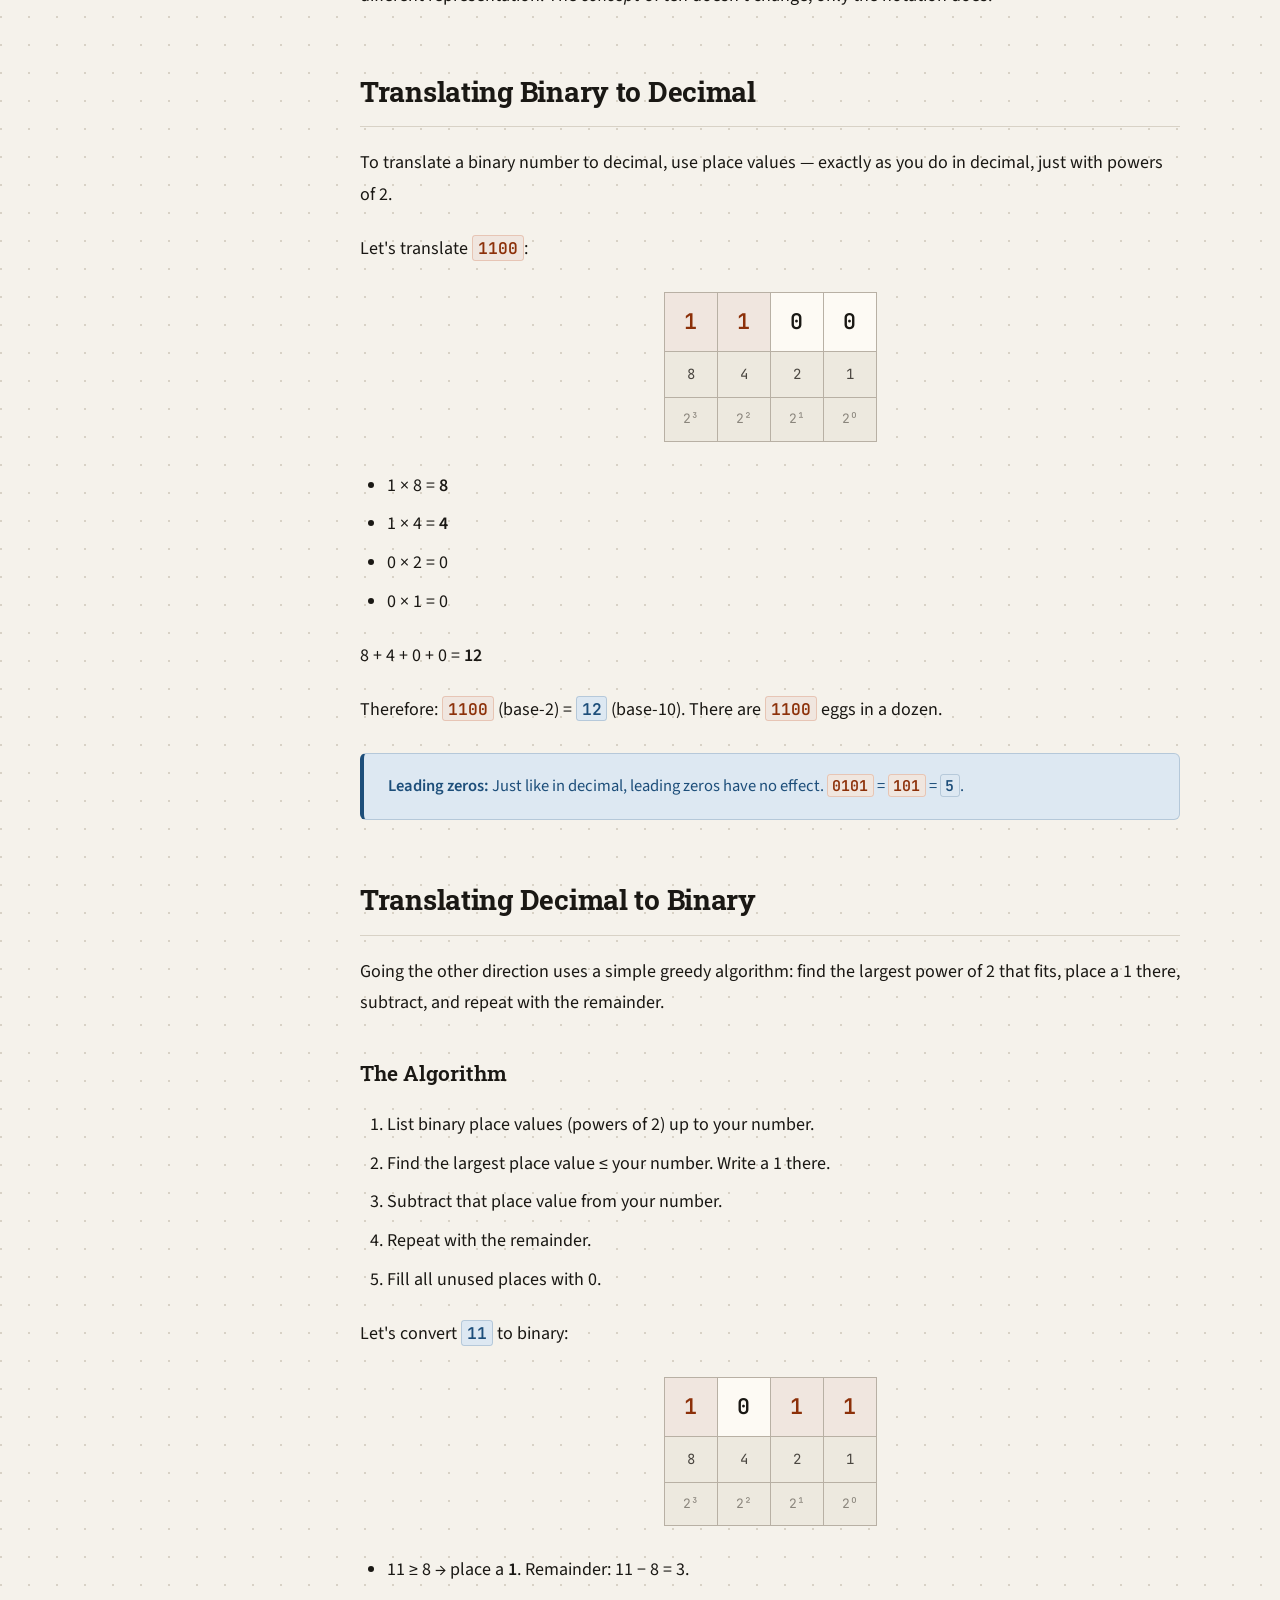
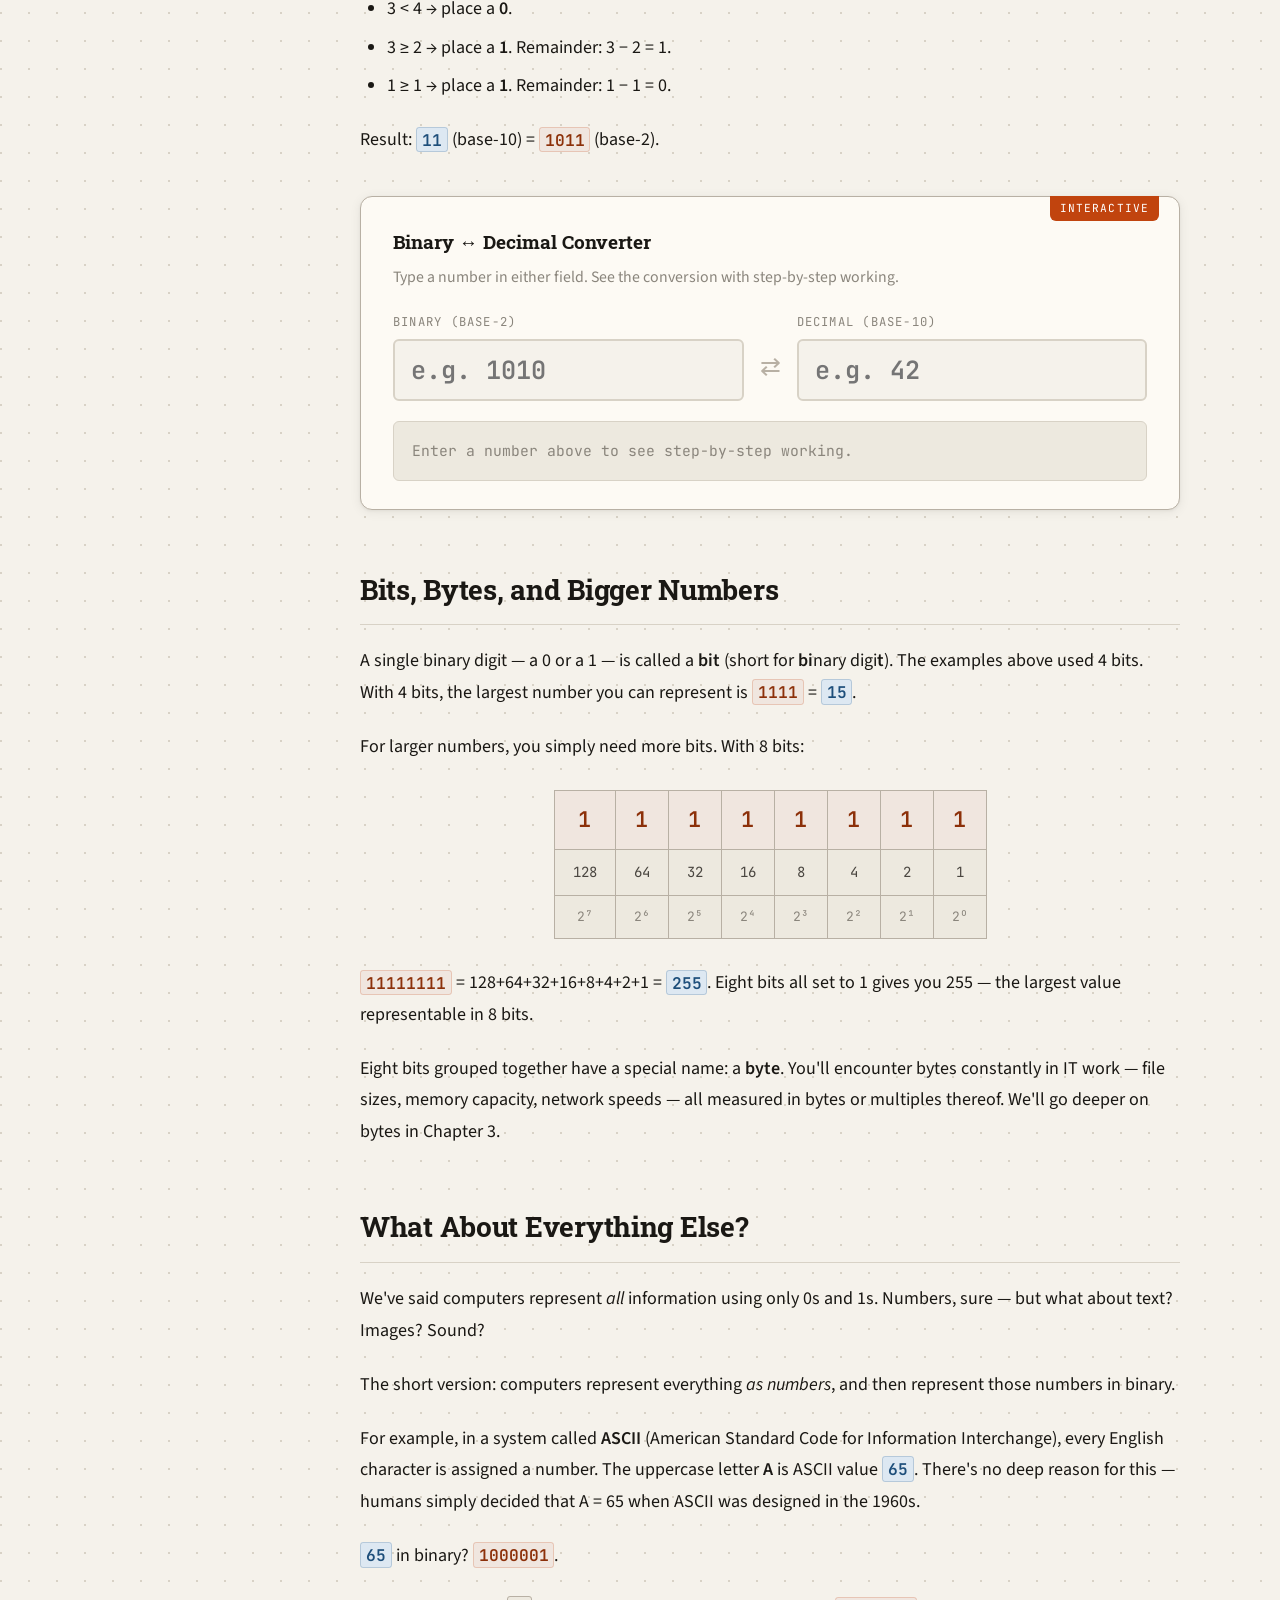
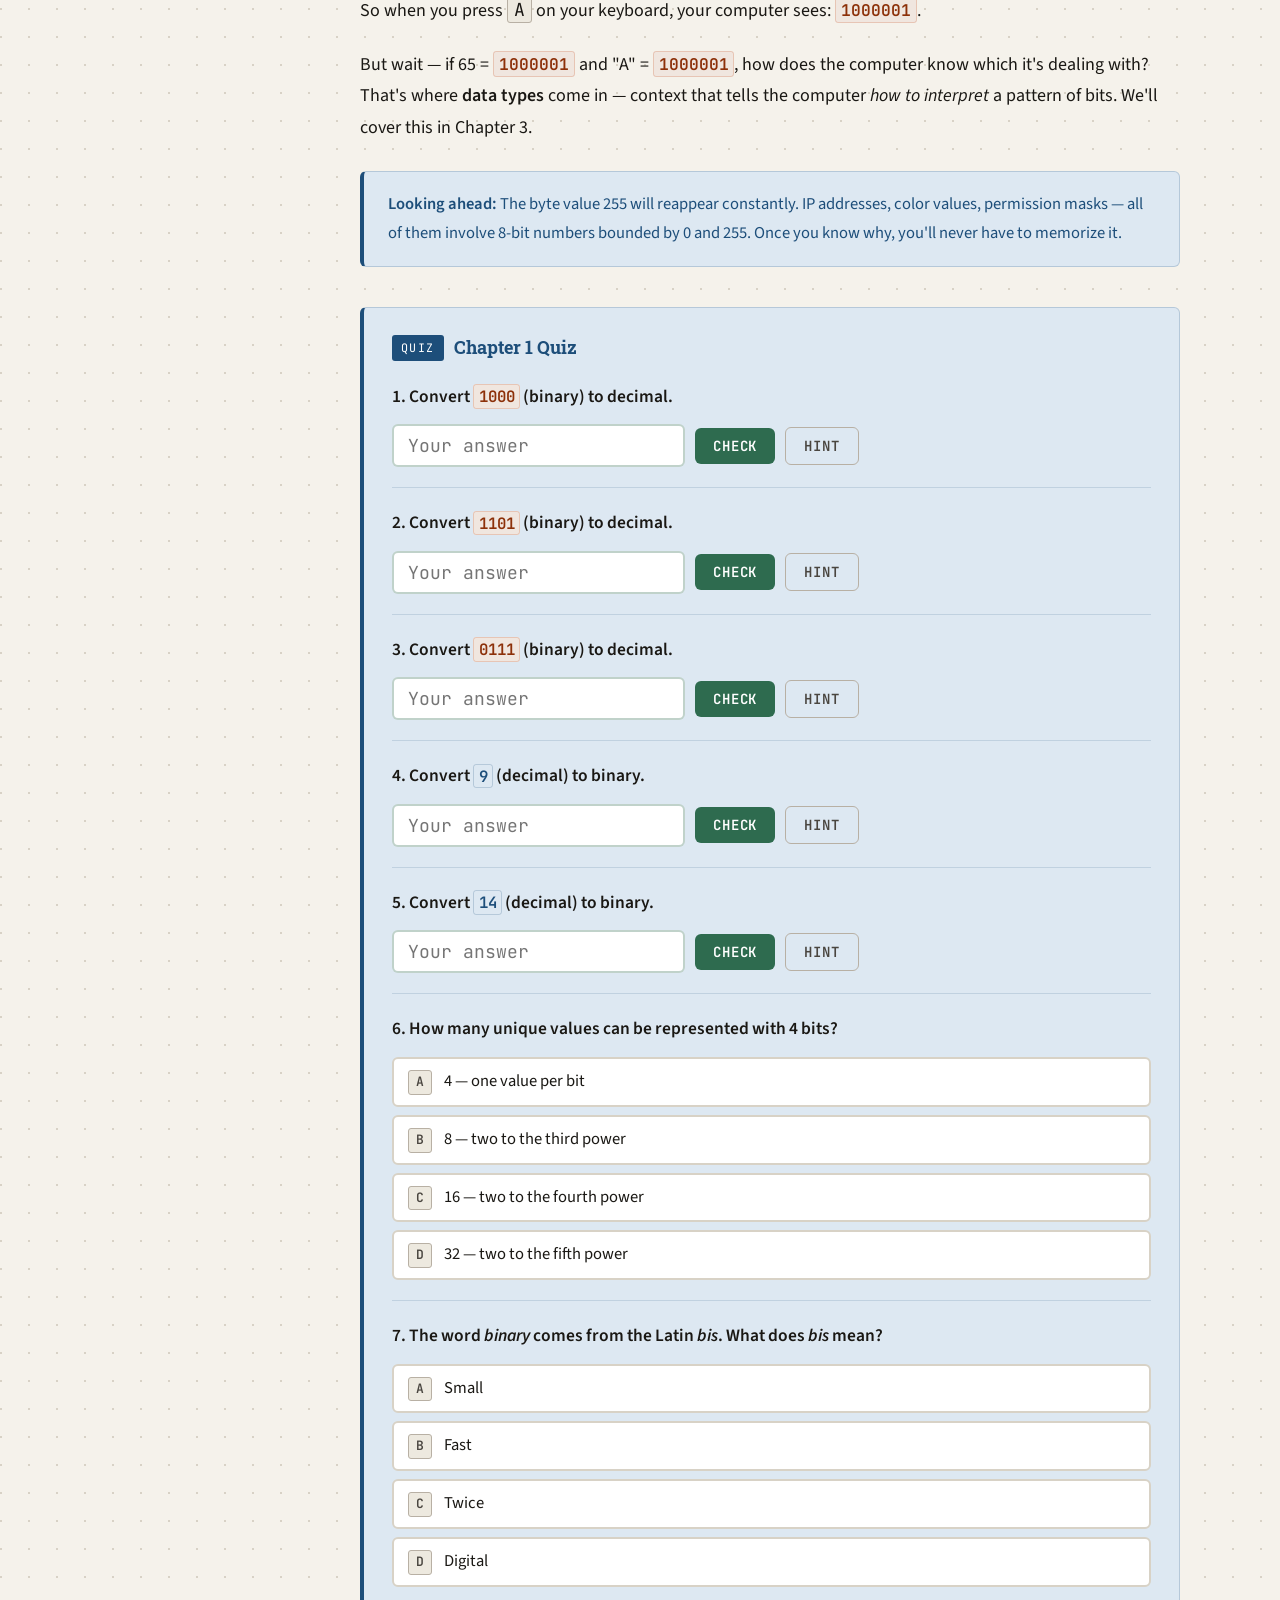
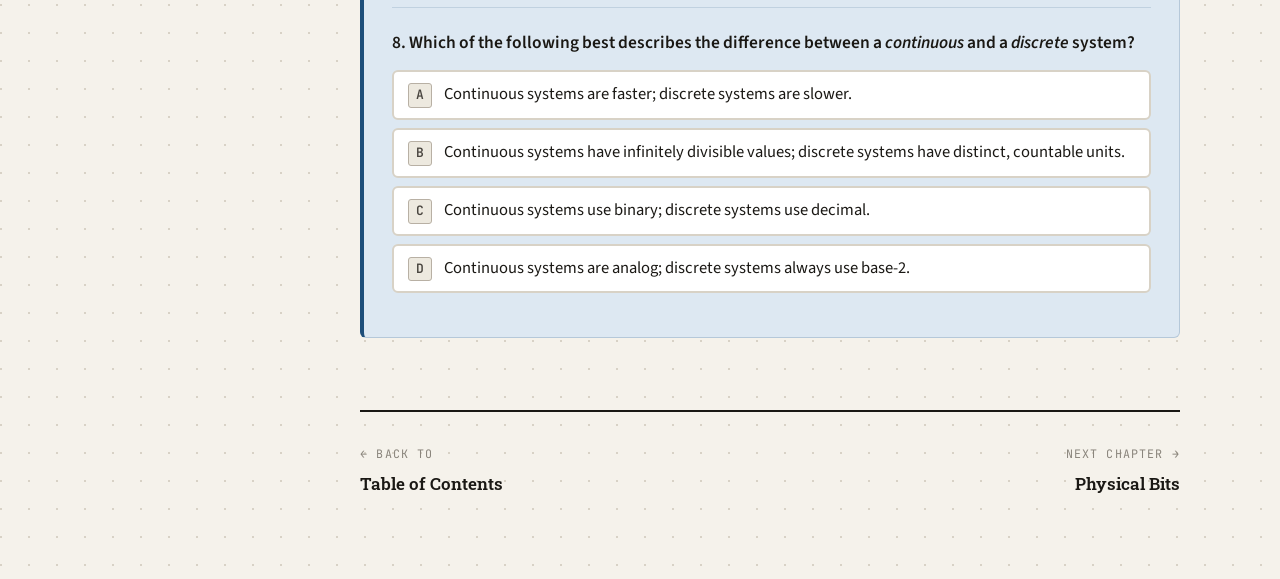
==== commit baea160d: "Intro and sidebar title tweaks - Hero: remove year from author line, add hero-version (v0.1 · May 11" ====
--- a/chapters/ch01.html
+++ b/chapters/ch01.html
@@ -14,7 +14,7 @@
   <!-- ── Sidebar ── -->
   <nav class="sidebar" aria-label="Book navigation">
     <div class="sidebar-logo">
-      <a href="../index.html" class="book-title">Introduction to Digital Computation</a>
+      <a href="../index.html" class="book-title">Introduction to<br>Digital Computation</a>
       <div class="book-subtitle">A First-Principles Approach</div>
       <div class="book-author">Wade Berner</div>
     </div>
--- a/css/main.css
+++ b/css/main.css
@@ -64,20 +64,20 @@
   color: #E8E3DA;
   position: fixed;
   top: 0; left: 0;
-  overflow-y: auto;
   z-index: 100;
   display: flex;
   flex-direction: column;
 }
 
 .sidebar-logo {
-  padding: 28px 24px 20px;
+  padding: 18px 20px 12px;
   border-bottom: 1px solid rgba(255,255,255,0.08);
+  flex-shrink: 0;
 }
 
 .sidebar-logo .book-title {
   font-family: var(--font-head);
-  font-size: 0.85rem;
+  font-size: 0.80rem;
   font-weight: 700;
   color: #fff;
   line-height: 1.3;
@@ -88,41 +88,41 @@
 
 .sidebar-logo .book-subtitle {
   font-family: var(--font-mono);
-  font-size: 0.62rem;
+  font-size: 0.60rem;
   color: var(--accent);
-  margin-top: 6px;
+  margin-top: 5px;
   letter-spacing: 0.08em;
   text-transform: uppercase;
 }
 
 .sidebar-logo .book-author {
-  font-size: 0.72rem;
+  font-size: 0.68rem;
   color: rgba(255,255,255,0.4);
-  margin-top: 8px;
+  margin-top: 5px;
 }
 
 .nav-unit {
-  padding: 20px 0 8px;
+  padding: 12px 0 4px;
 }
 
 .nav-unit-label {
   font-family: var(--font-mono);
-  font-size: 0.6rem;
+  font-size: 0.58rem;
   letter-spacing: 0.14em;
   text-transform: uppercase;
   color: rgba(255,255,255,0.3);
-  padding: 0 24px;
-  margin-bottom: 4px;
+  padding: 0 20px;
+  margin-bottom: 2px;
 }
 
 .nav-chapter {
   display: flex;
   align-items: baseline;
   gap: 10px;
-  padding: 7px 24px;
+  padding: 5px 20px;
   text-decoration: none;
   color: rgba(255,255,255,0.6);
-  font-size: 0.82rem;
+  font-size: 0.78rem;
   line-height: 1.3;
   transition: all 0.15s ease;
   border-left: 3px solid transparent;
@@ -142,10 +142,10 @@
 
 .nav-chapter .ch-num {
   font-family: var(--font-mono);
-  font-size: 0.65rem;
+  font-size: 0.62rem;
   color: var(--accent);
   opacity: 0.8;
-  min-width: 28px;
+  min-width: 26px;
   flex-shrink: 0;
 }
 
@@ -153,16 +153,31 @@
 
 .sidebar-footer {
   margin-top: auto;
-  padding: 20px 24px;
+  padding: 12px 20px;
   border-top: 1px solid rgba(255,255,255,0.08);
-  font-size: 0.7rem;
+  font-size: 0.67rem;
   color: rgba(255,255,255,0.25);
   line-height: 1.5;
+  flex-shrink: 0;
 }
 .sidebar-version {
   font-family: var(--font-mono);
-  font-size: 0.65rem;
+  font-size: 0.62rem;
   color: rgba(255,255,255,0.18);
+}
+
+/* ── Mobile sidebar toggle ──────────────────────────────────── */
+.sidebar-toggle {
+  display: none;
+}
+
+.sidebar-overlay {
+  display: none;
+  position: fixed;
+  inset: 0;
+  background: rgba(0,0,0,0.5);
+  z-index: 99;
+  cursor: pointer;
 }
 
 /* ── Main Content Area ──────────────────────────────────────── */
@@ -940,6 +955,14 @@
   font-weight: 600;
 }
 
+.index-hero .hero-version {
+  font-family: var(--font-mono);
+  font-size: 0.72rem;
+  color: var(--ink-light);
+  margin-top: 6px;
+  letter-spacing: 0.04em;
+}
+
 .unit-section {
   width: 100%;
   max-width: var(--col-width);
@@ -1005,13 +1028,41 @@
   :root { --sidebar-w: 0px; }
 
   .sidebar {
-    width: 100%;
-    min-height: auto;
-    position: relative;
+    width: 260px;
+    transform: translateX(-100%);
+    transition: transform 0.25s ease;
+    overflow-y: auto;
+    box-shadow: 4px 0 24px rgba(0,0,0,0.3);
   }
 
-  .site-wrapper { flex-direction: column; }
-  .main-content { margin-left: 0; padding: 0 20px 60px; }
+  .sidebar.open {
+    transform: translateX(0);
+  }
+
+  .sidebar-overlay.open {
+    display: block;
+  }
+
+  .sidebar-toggle {
+    display: flex;
+    align-items: center;
+    justify-content: center;
+    position: fixed;
+    top: 12px;
+    left: 12px;
+    z-index: 200;
+    width: 40px;
+    height: 40px;
+    background: var(--ink);
+    color: #fff;
+    border: none;
+    border-radius: var(--radius);
+    font-size: 1.1rem;
+    cursor: pointer;
+    box-shadow: 0 2px 8px rgba(0,0,0,0.25);
+  }
+
+  .main-content { margin-left: 0; padding: 60px 20px 60px; }
   .chapter-deco { display: none; }
   .converter-grid { grid-template-columns: 1fr; }
   .converter-arrow { transform: rotate(90deg); }
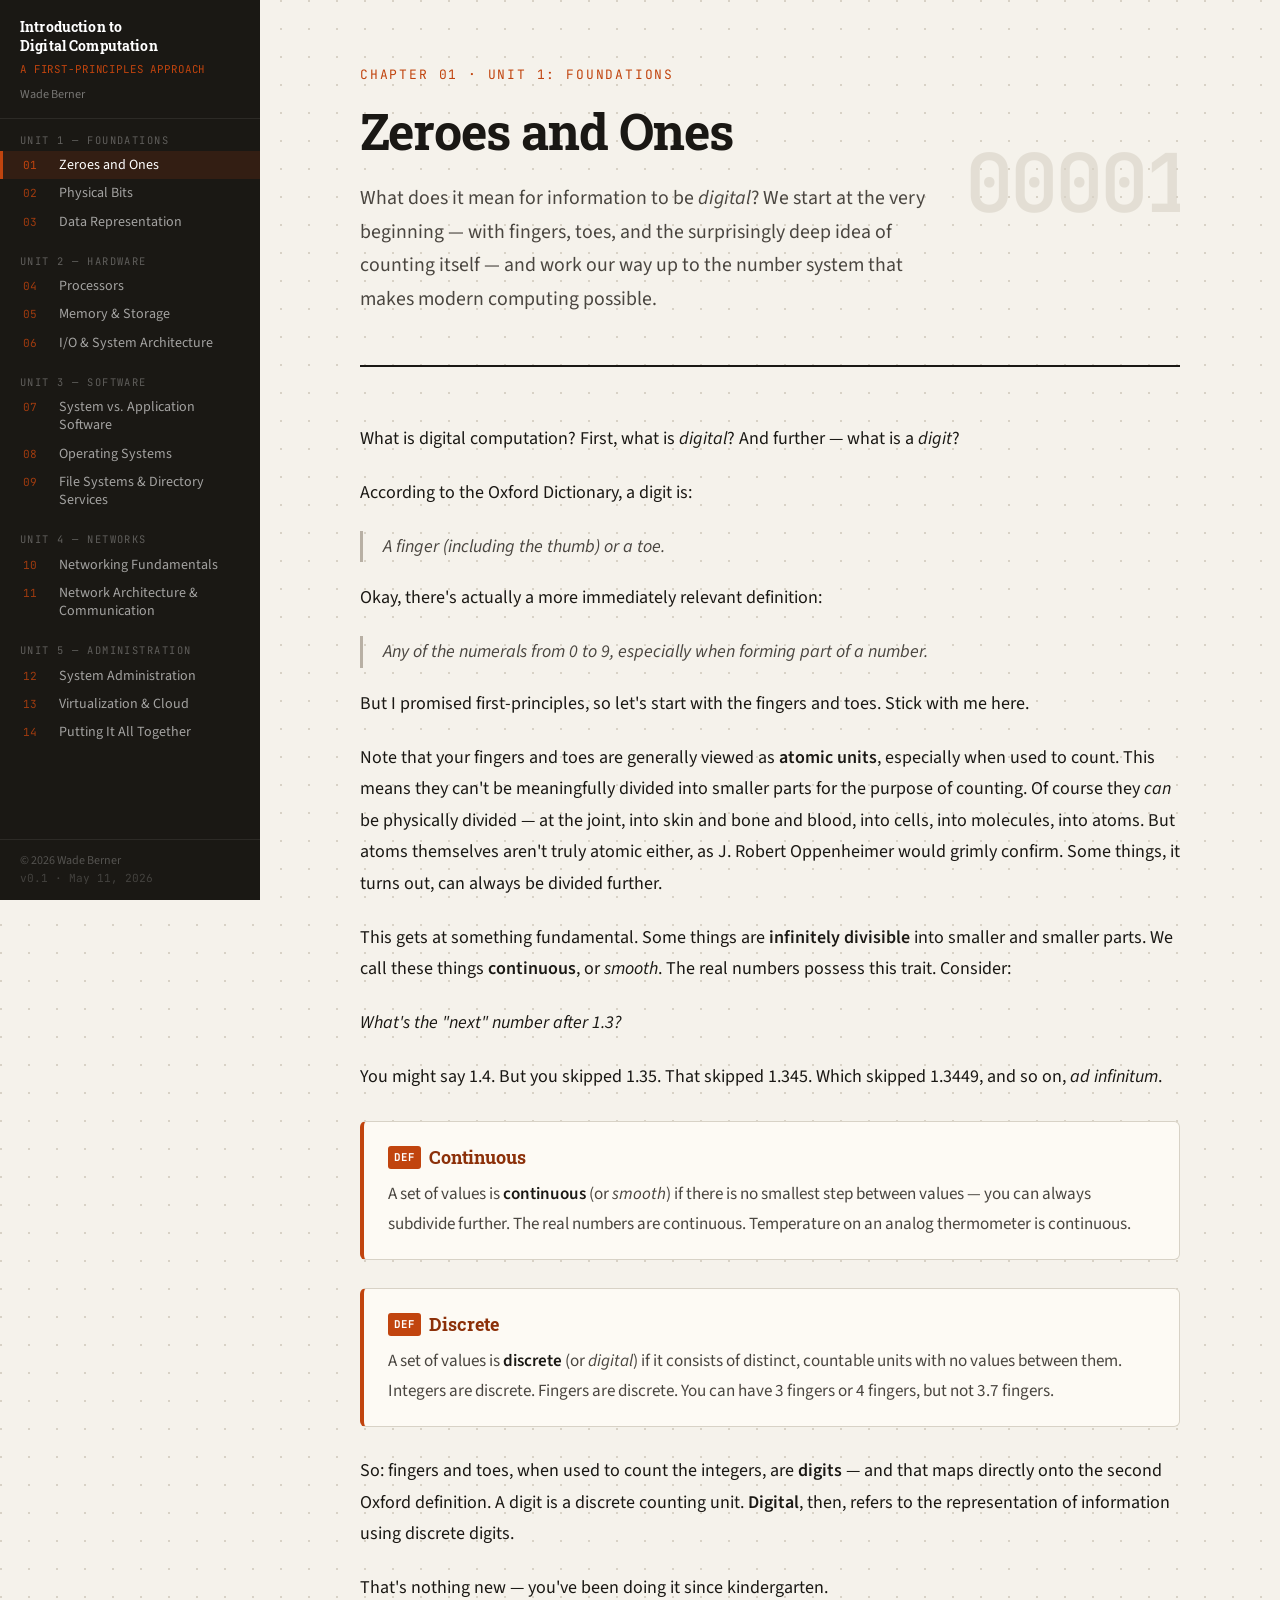
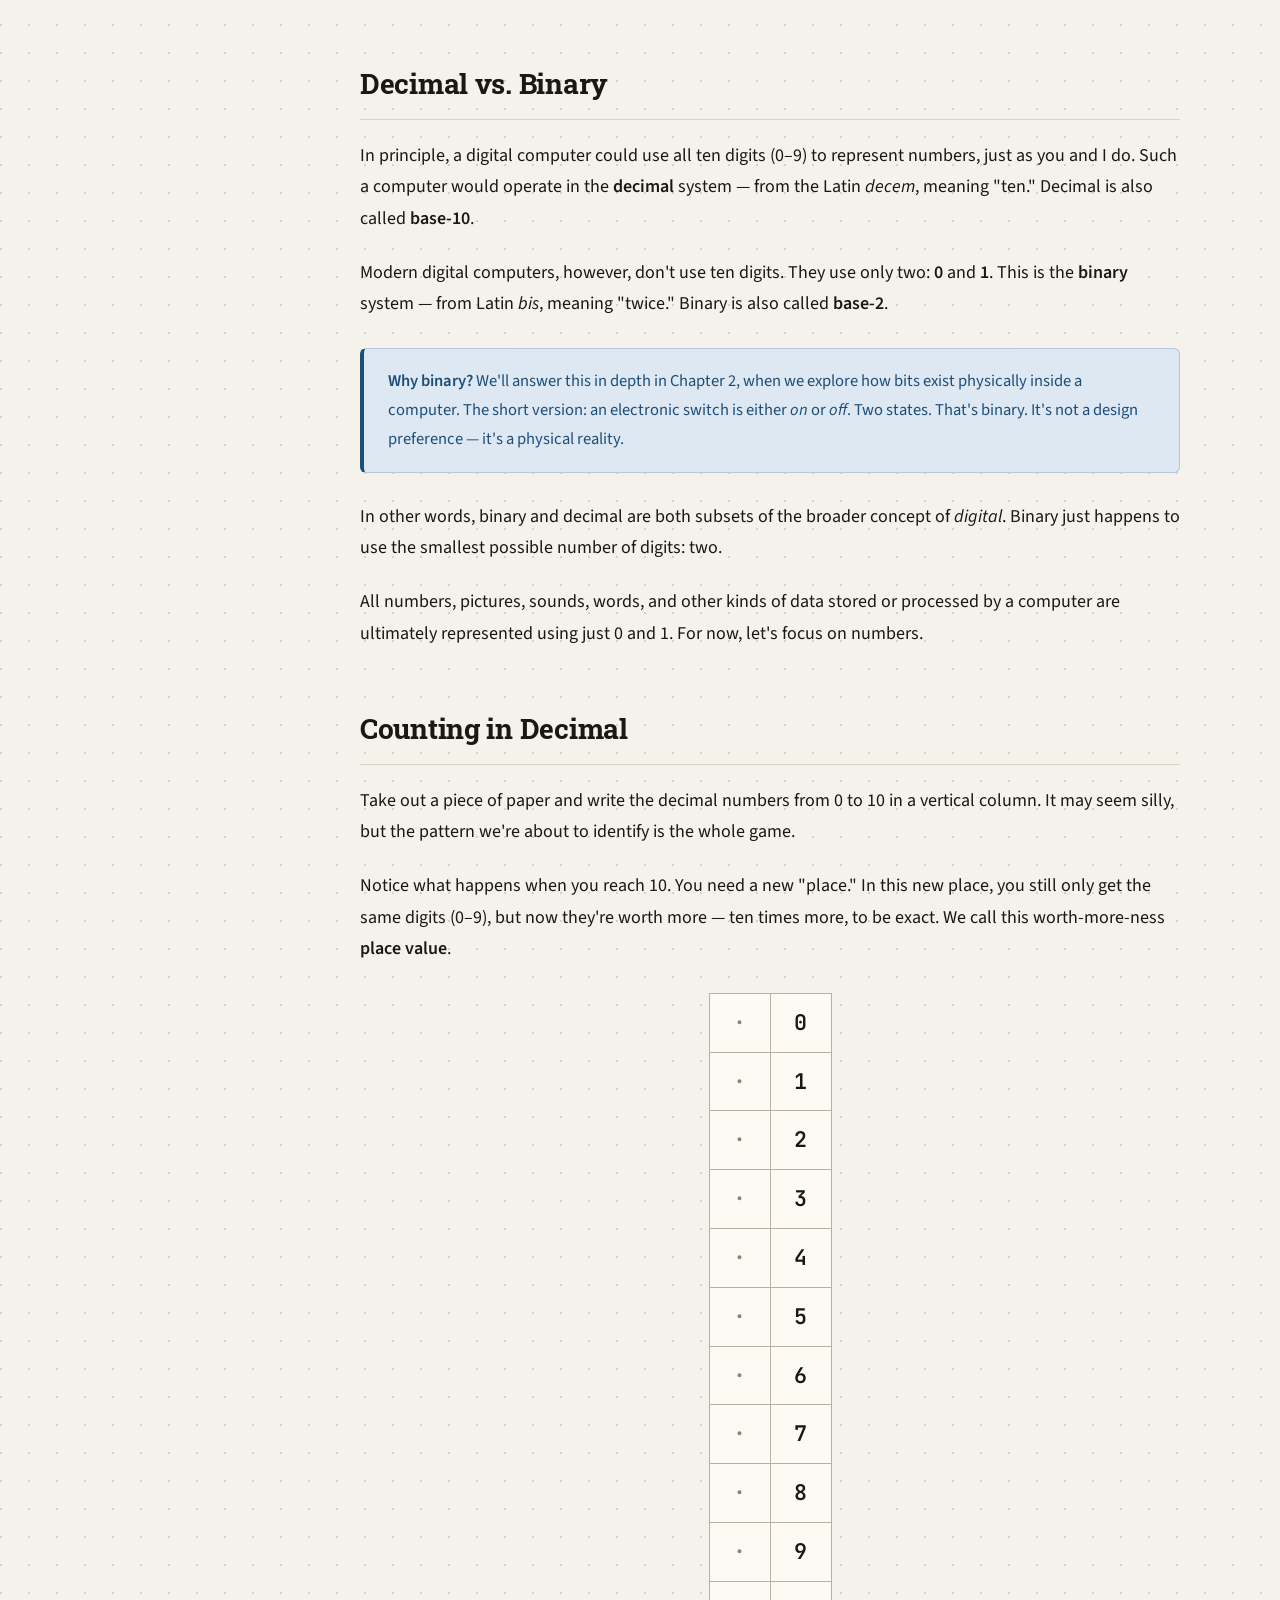
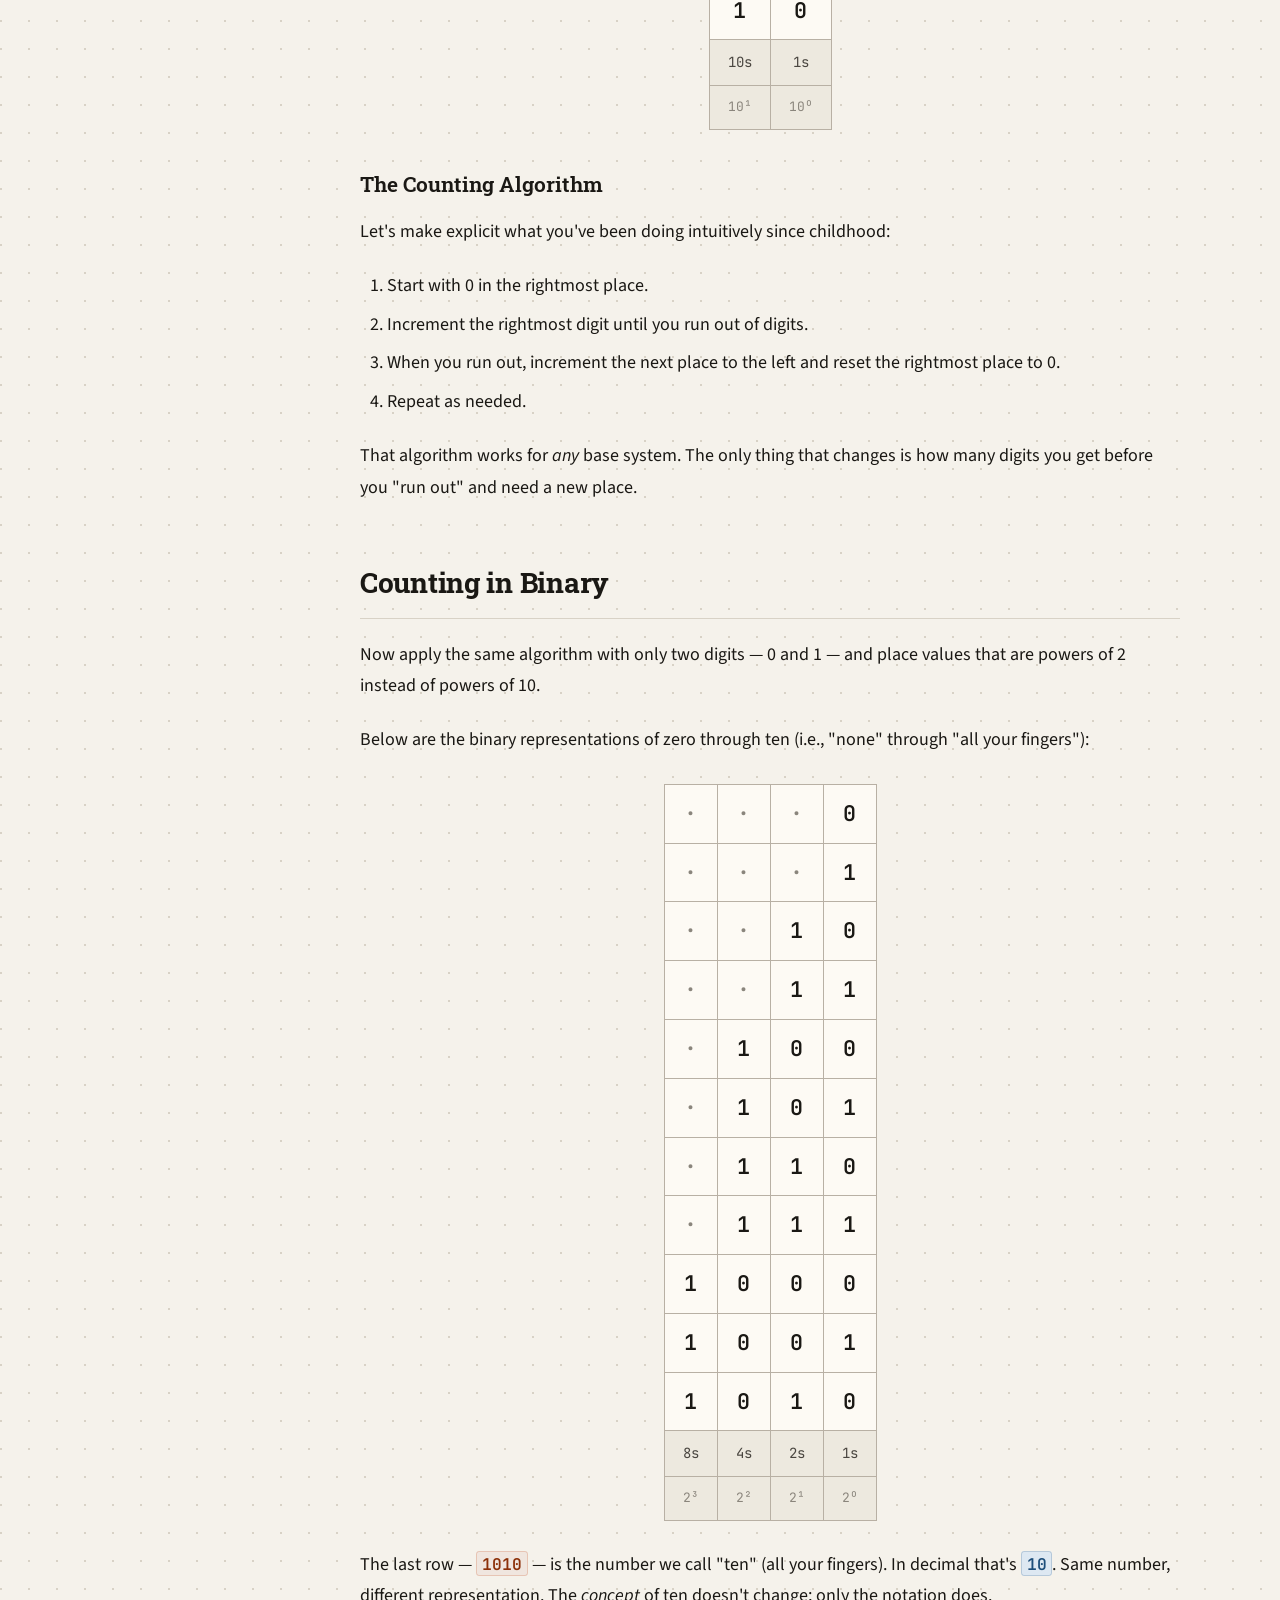
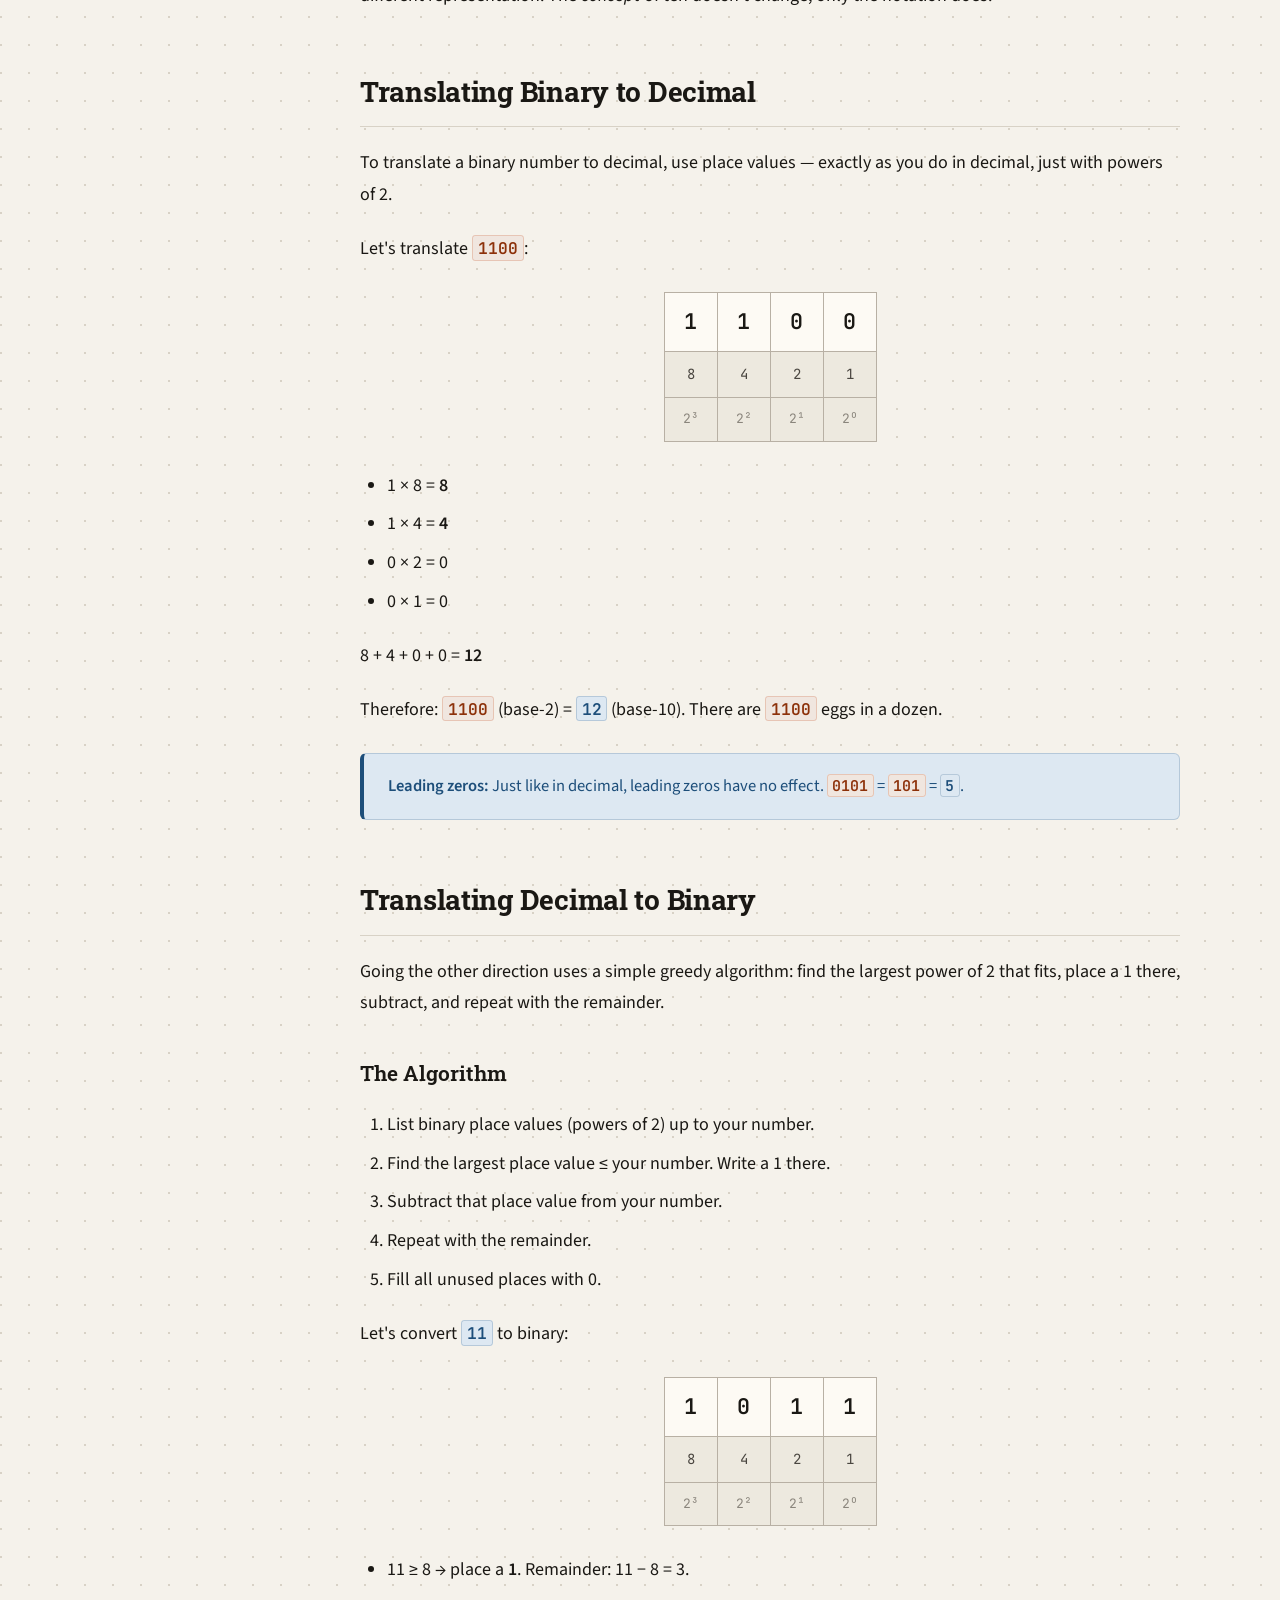
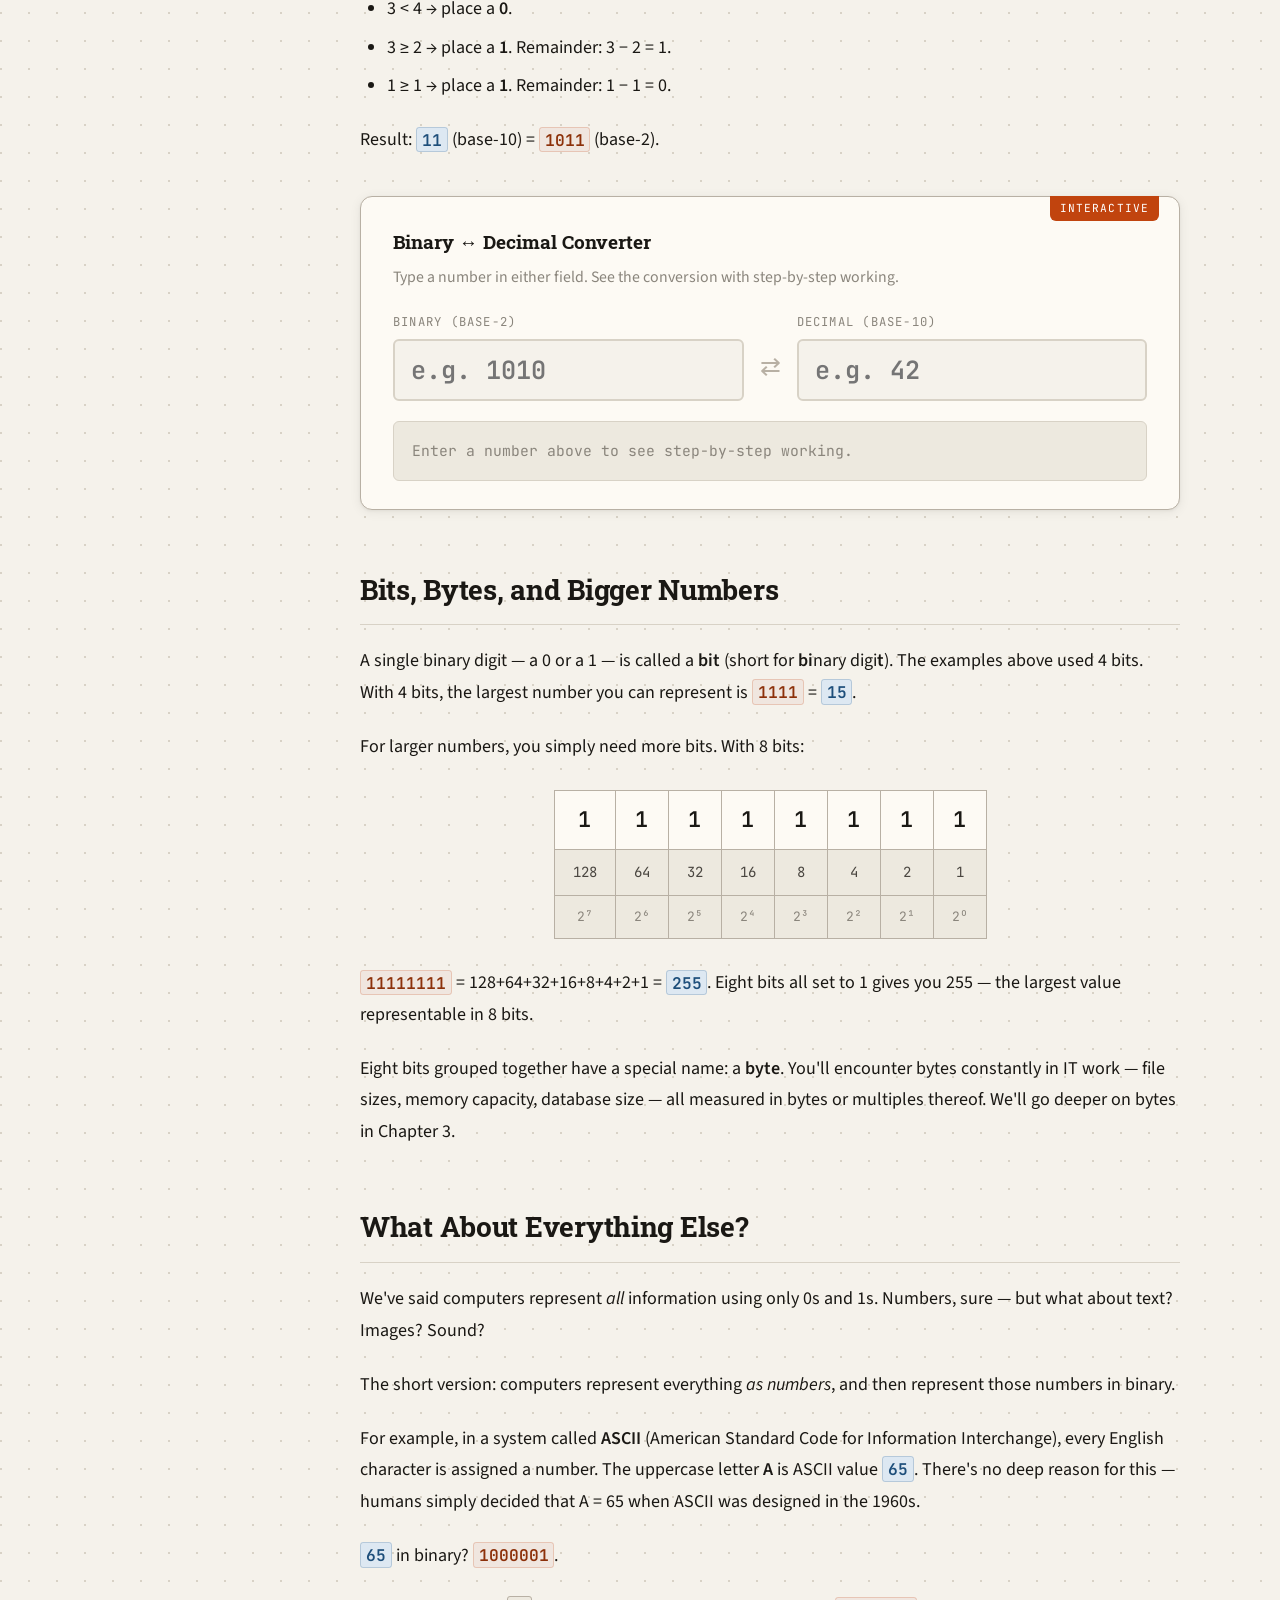
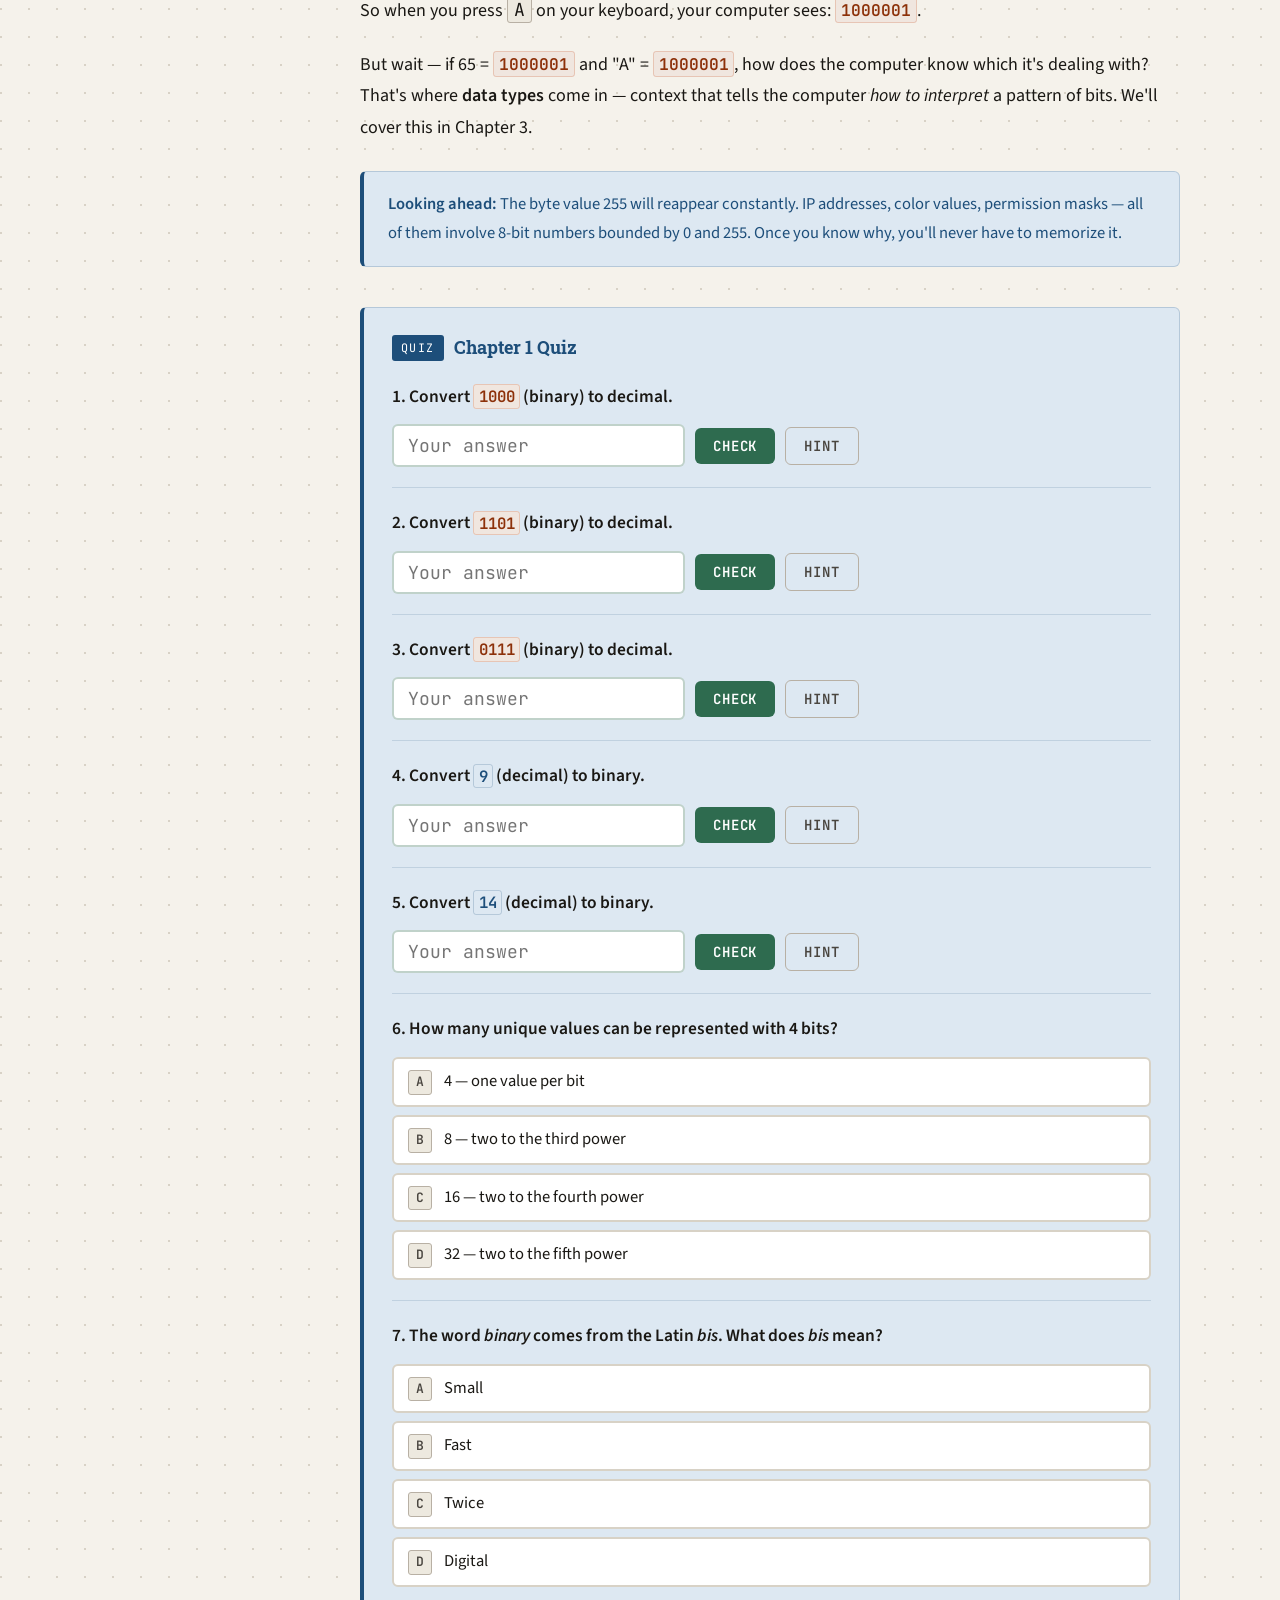
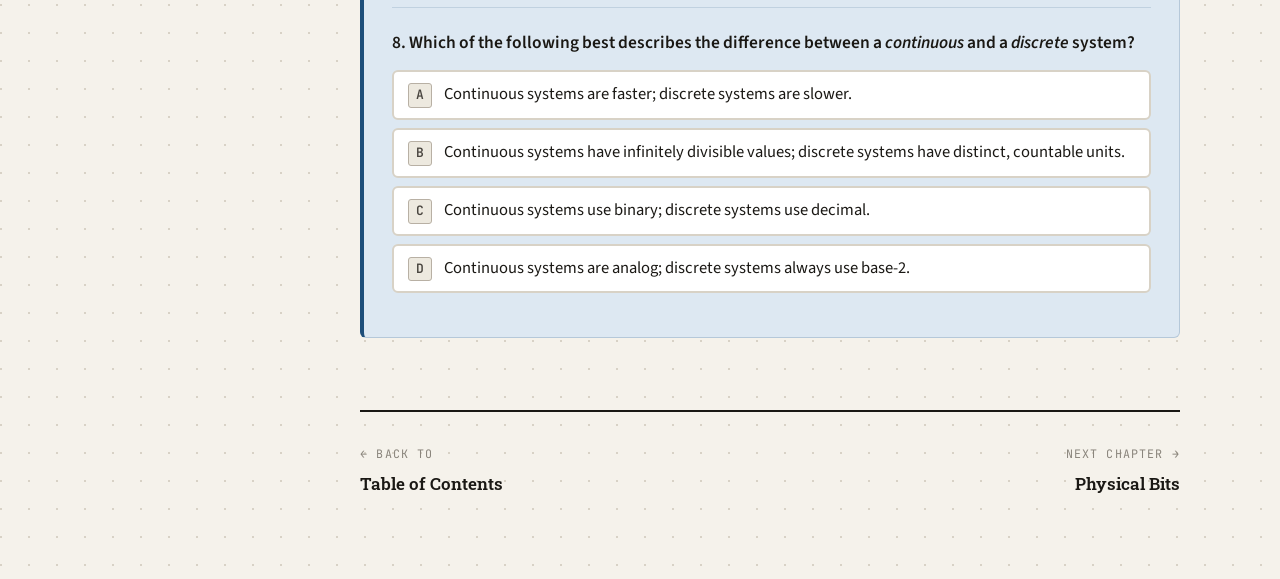
==== commit 29c241cb: "Ch01: replace "network speeds" with "database size" in bytes intro Network speeds are bits, not byte" ====
--- a/chapters/ch01.html
+++ b/chapters/ch01.html
@@ -345,7 +345,7 @@
 
       <p><span class="bin">11111111</span> = 128+64+32+16+8+4+2+1 = <span class="dec">255</span>. Eight bits all set to 1 gives you 255 — the largest value representable in 8 bits.</p>
 
-      <p>Eight bits grouped together have a special name: a <strong>byte</strong>. You'll encounter bytes constantly in IT work — file sizes, memory capacity, network speeds — all measured in bytes or multiples thereof. We'll go deeper on bytes in Chapter 3.</p>
+      <p>Eight bits grouped together have a special name: a <strong>byte</strong>. You'll encounter bytes constantly in IT work — file sizes, memory capacity, database size — all measured in bytes or multiples thereof. We'll go deeper on bytes in Chapter 3.</p>
 
       <h2>What About Everything Else?</h2>
 
--- a/css/main.css
+++ b/css/main.css
@@ -605,11 +605,6 @@
   font-weight: 600;
   background: var(--bg-card);
   color: var(--ink);
-}
-
-.place-table .row-digit td.bit-1 {
-  background: var(--accent-light);
-  color: var(--accent-dark);
 }
 
 .place-table .row-place td {
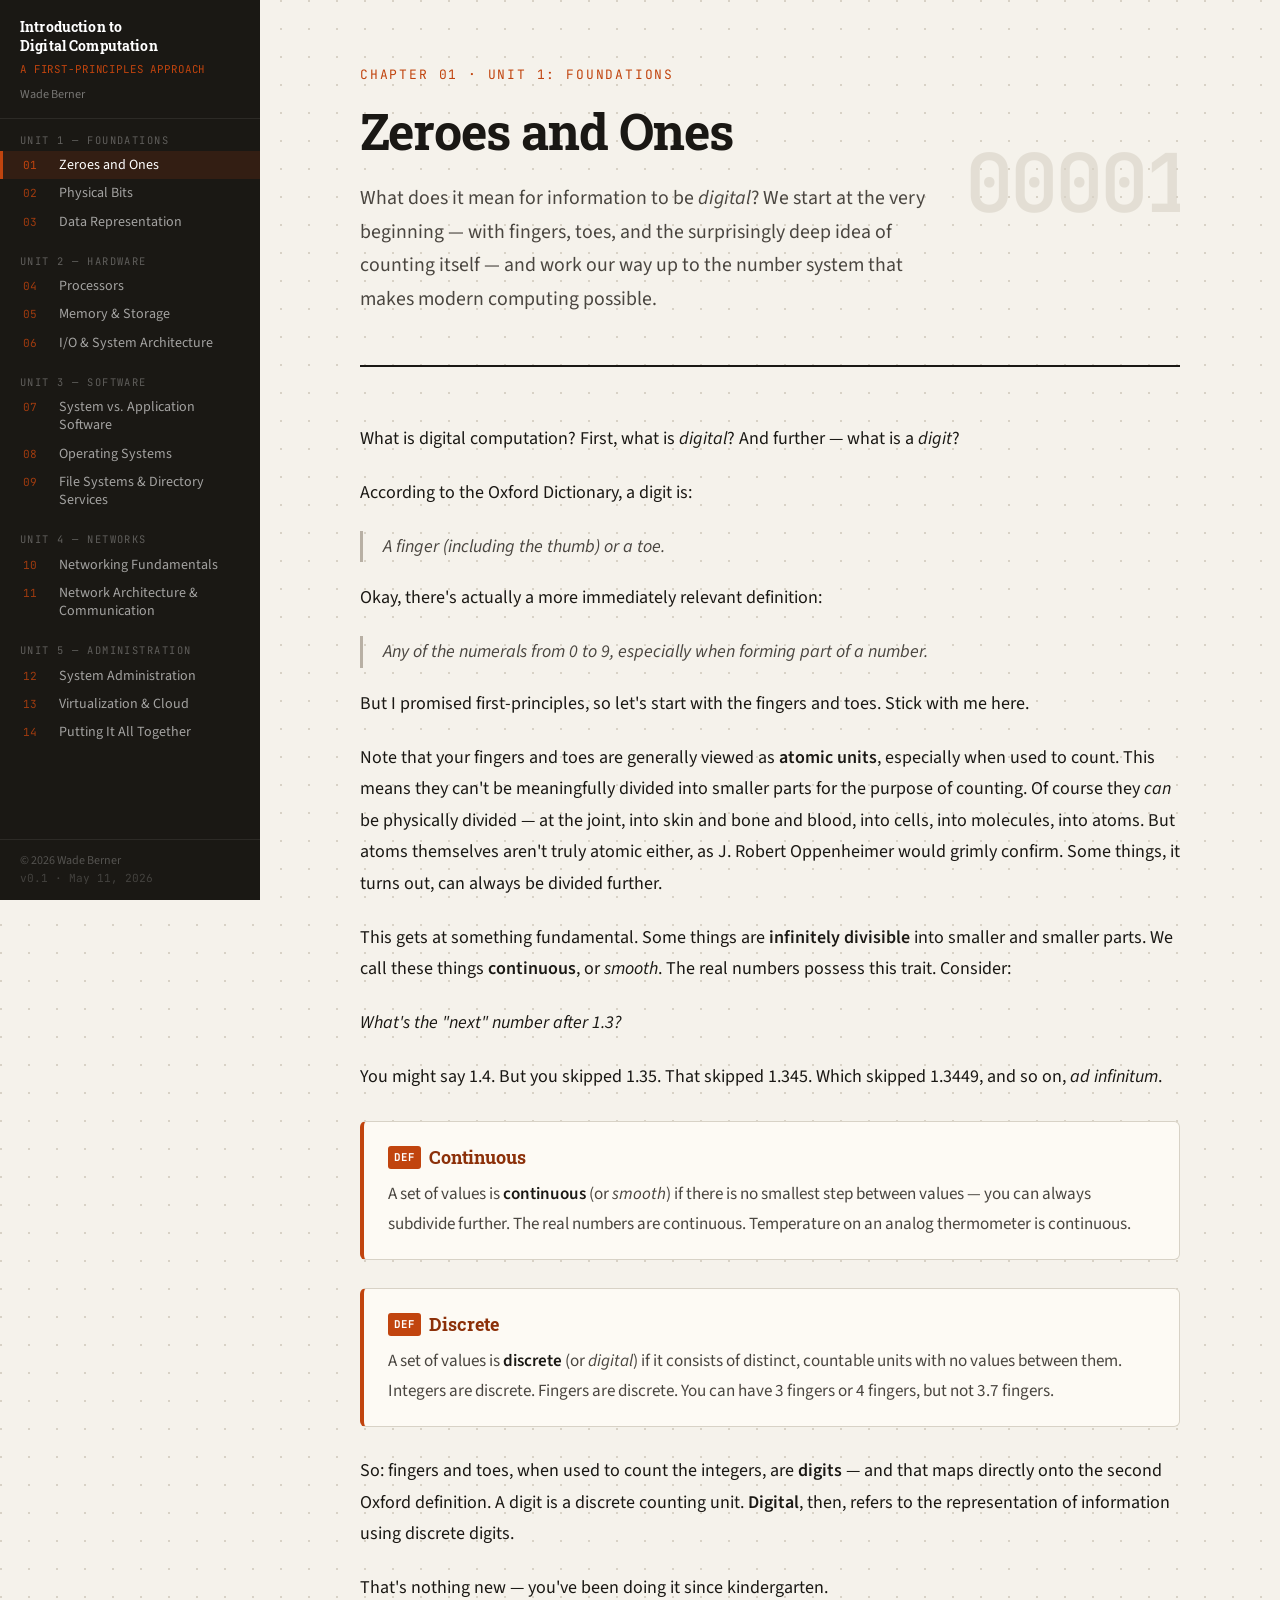
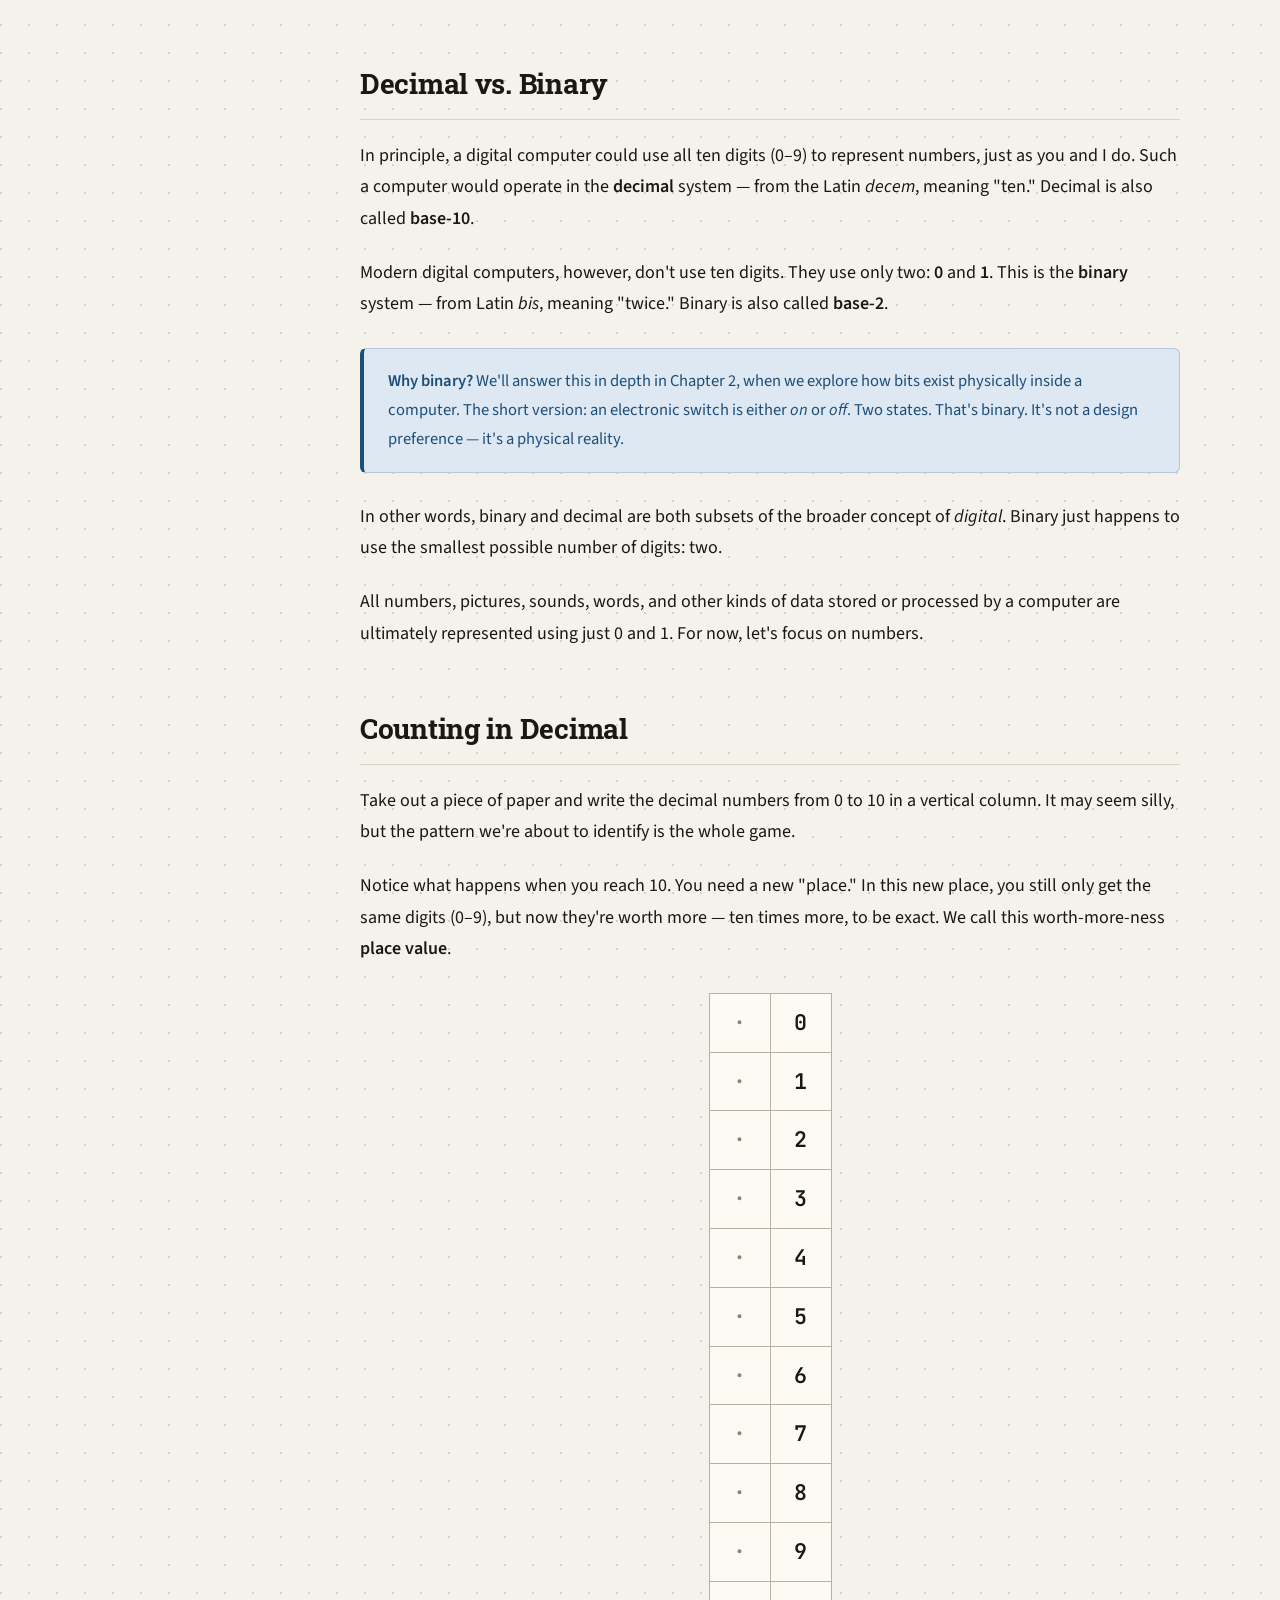
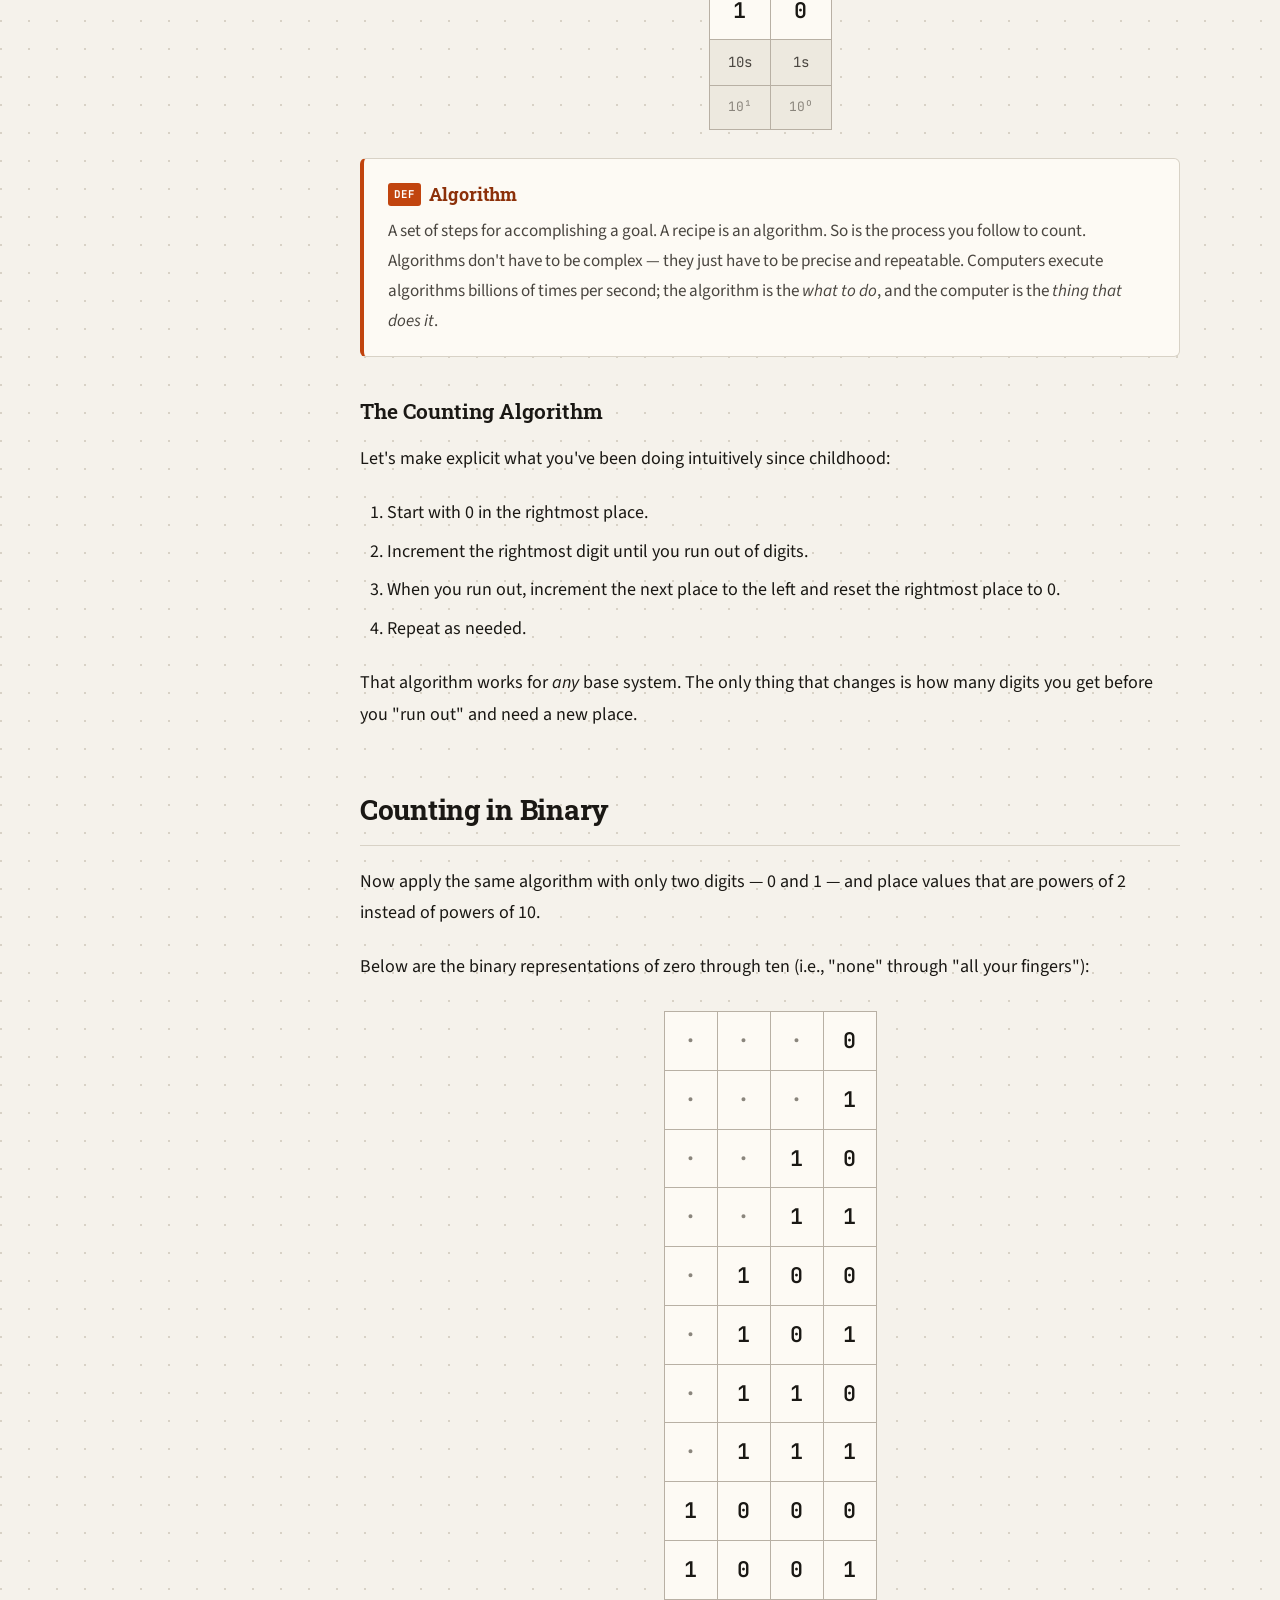
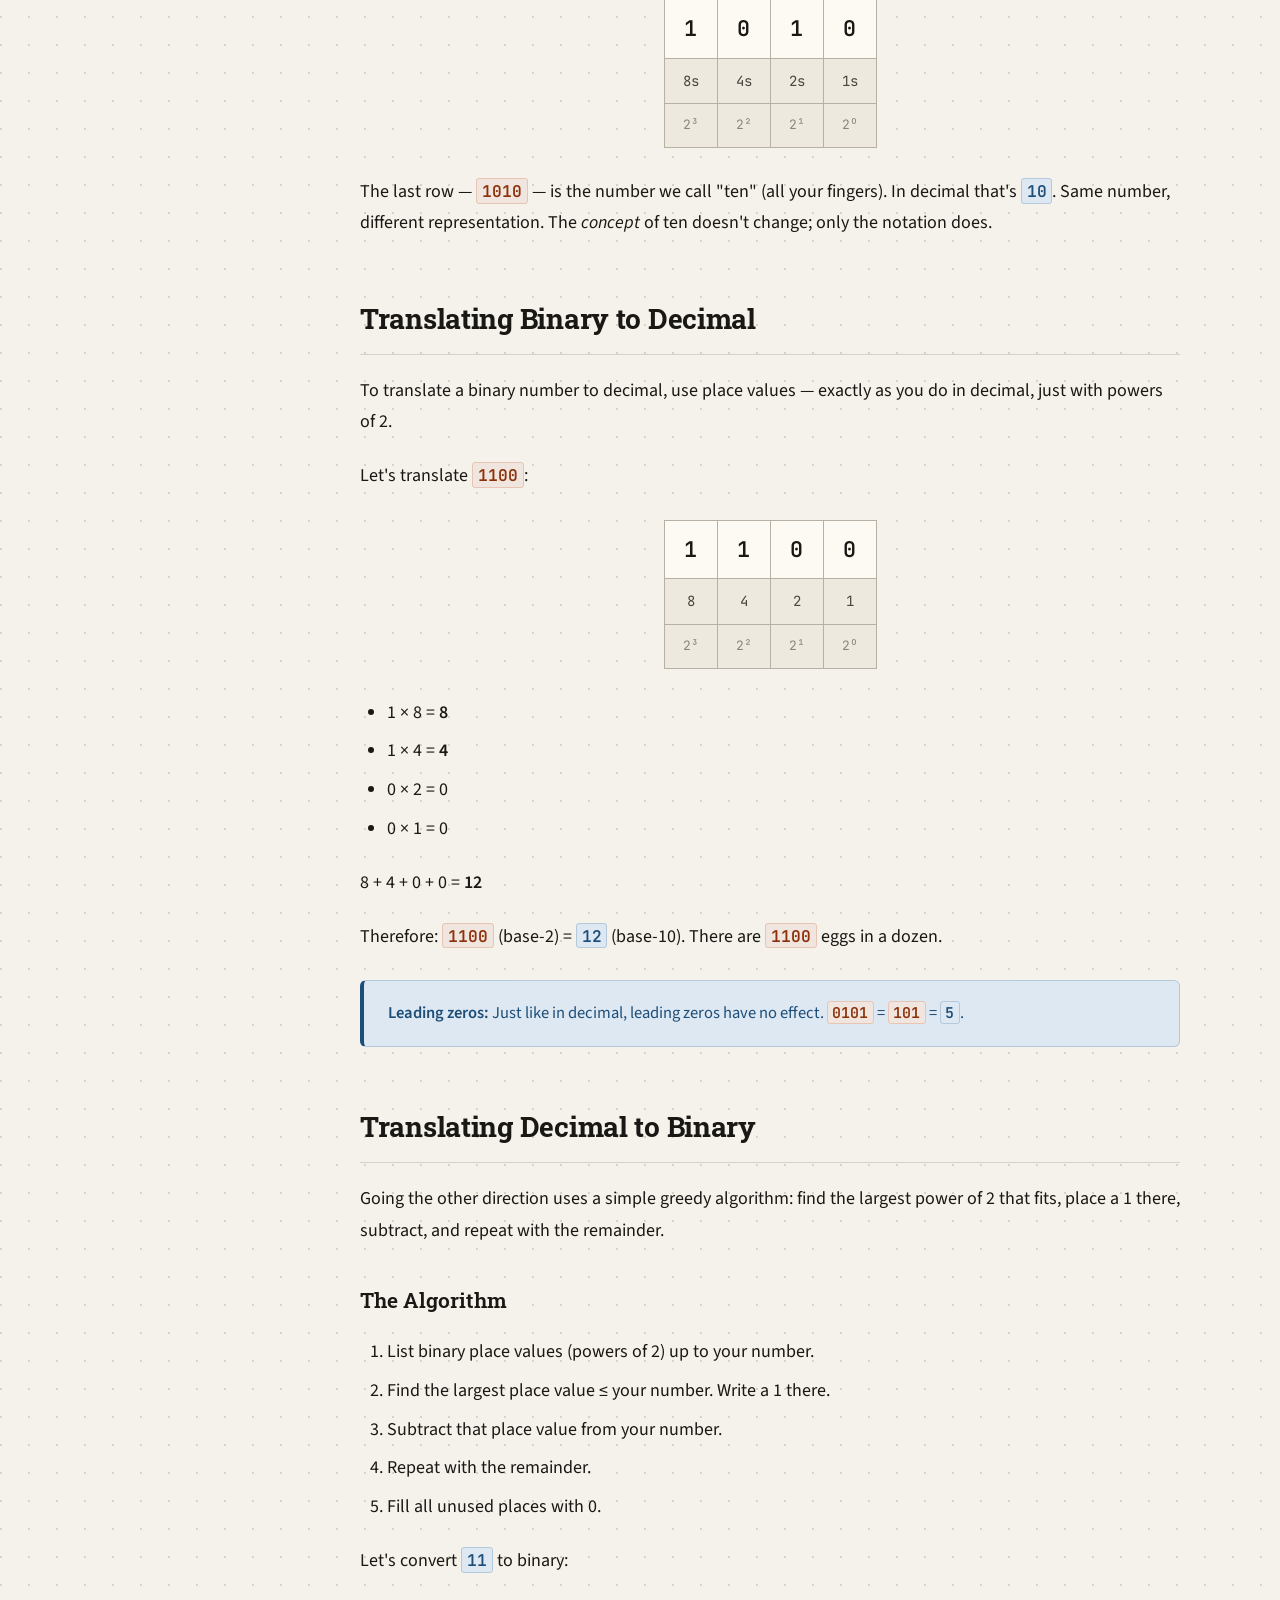
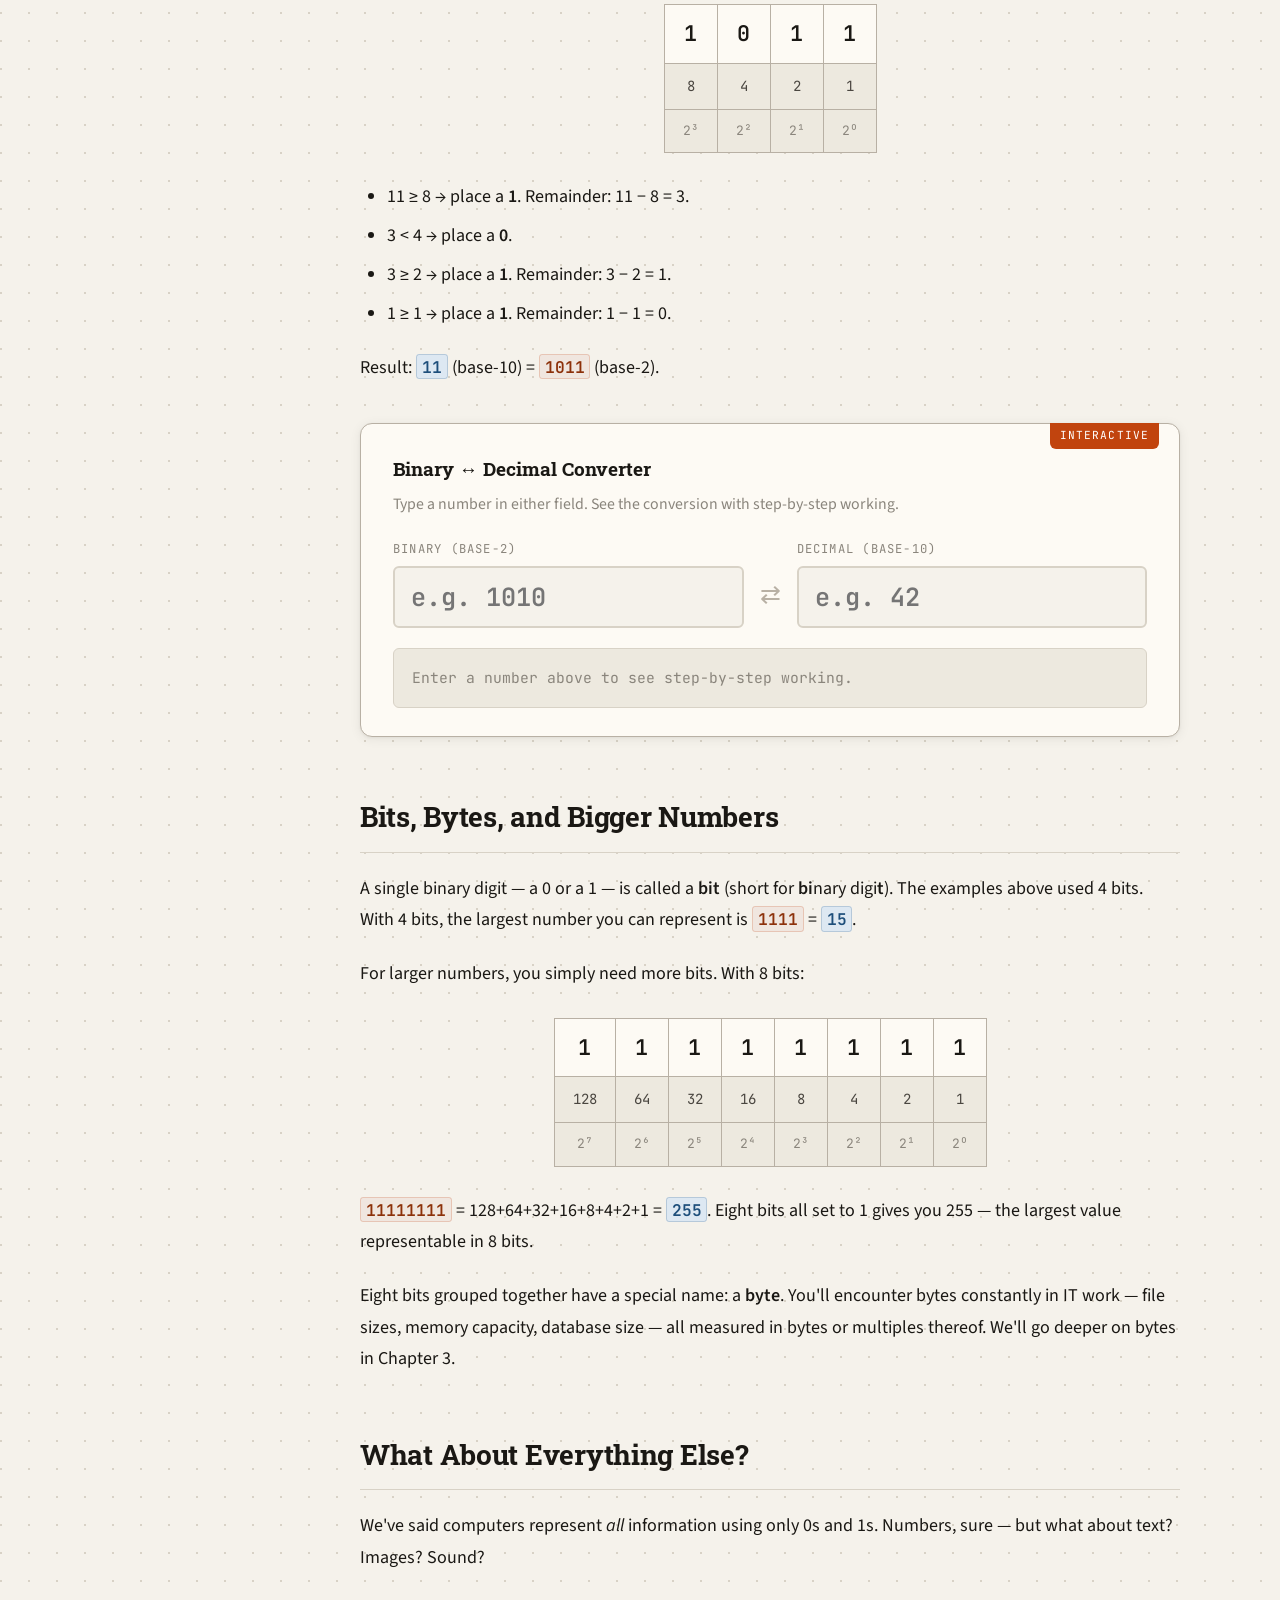
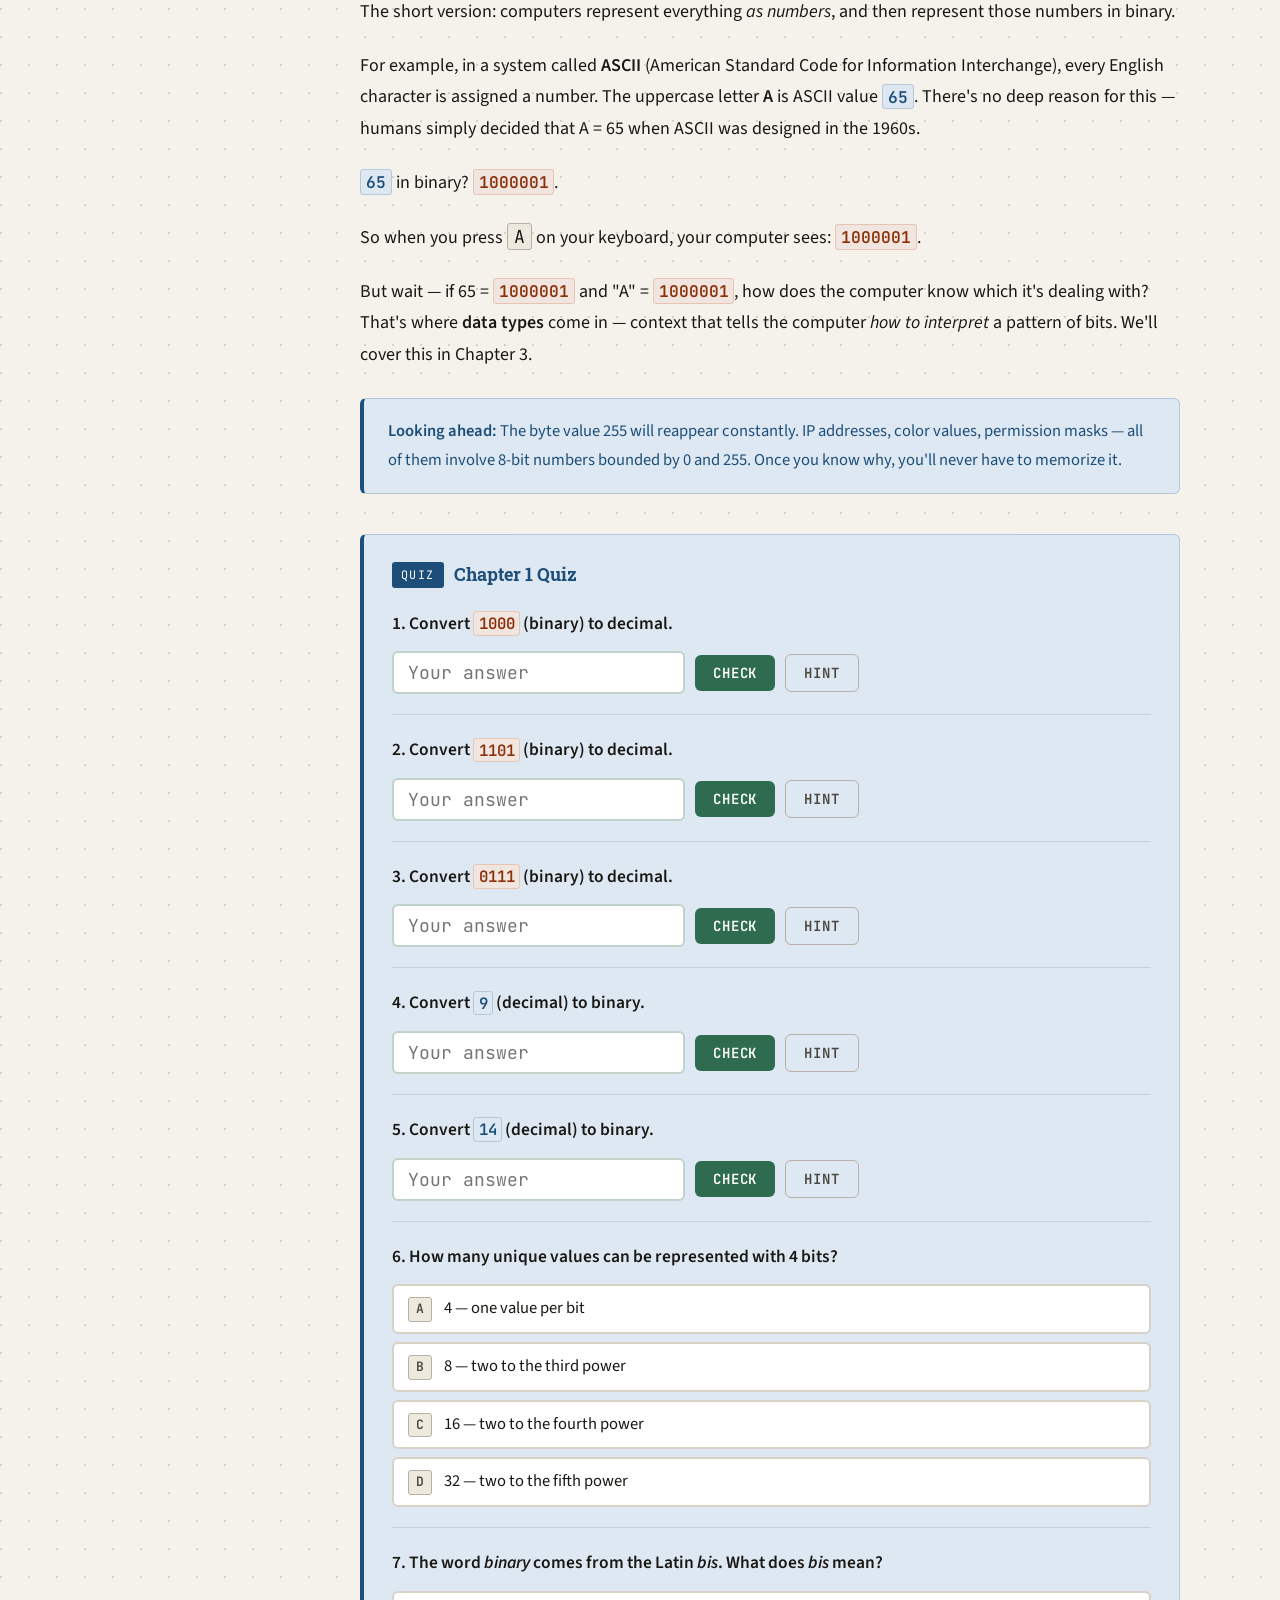
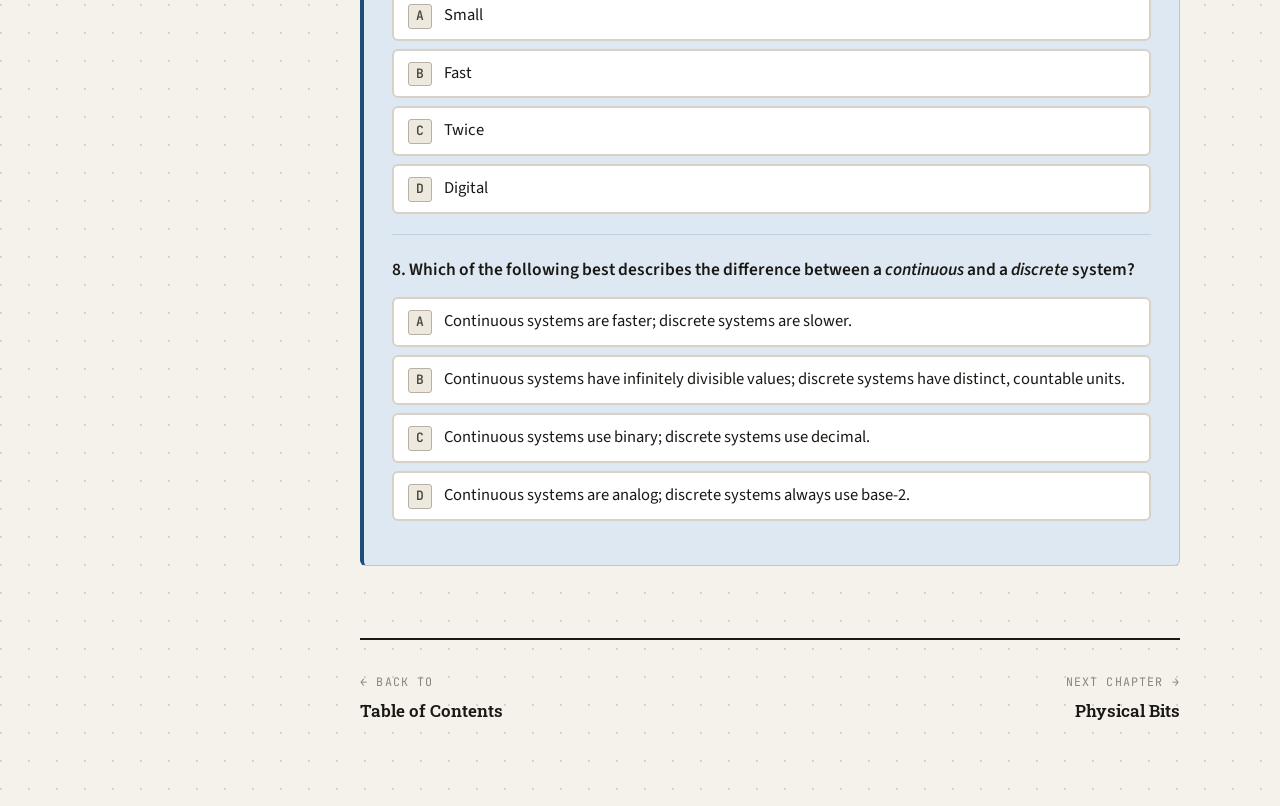
==== commit c74ec399: "Ch01: add algorithm definition before first use Co-Authored-By: Claude Sonnet 4.6 <noreply@anthropic" ====
--- a/chapters/ch01.html
+++ b/chapters/ch01.html
@@ -178,6 +178,11 @@
         <tr class="row-power"><td>10¹</td><td>10⁰</td></tr>
       </table>
 
+      <div class="definition">
+        <div class="def-term">Algorithm</div>
+        <p>A set of steps for accomplishing a goal. A recipe is an algorithm. So is the process you follow to count. Algorithms don't have to be complex — they just have to be precise and repeatable. Computers execute algorithms billions of times per second; the algorithm is the <em>what to do</em>, and the computer is the <em>thing that does it</em>.</p>
+      </div>
+
       <h3>The Counting Algorithm</h3>
 
       <p>Let's make explicit what you've been doing intuitively since childhood:</p>
@@ -514,7 +519,7 @@
         b.classList.add('incorrect');
         // Reveal the correct one
         container.querySelectorAll('.mc-option').forEach(ob => {
-          if (ob.onclick.toString().includes('true')) ob.classList.add('revealed');
+          if ((ob.getAttribute('onclick') || '').endsWith('true)')) ob.classList.add('revealed');
         });
       }
     });
--- a/css/main.css
+++ b/css/main.css
@@ -1057,10 +1057,54 @@
     box-shadow: 0 2px 8px rgba(0,0,0,0.25);
   }
 
-  .main-content { margin-left: 0; padding: 60px 20px 60px; }
+  html { font-size: 16px; }
+
+  .main-content { margin-left: 0; padding: 60px 20px 60px; min-width: 0; overflow-x: hidden; }
   .chapter-deco { display: none; }
+
+  /* Chapter header */
+  .chapter-header { padding: 40px 0 32px; }
+  .chapter-title  { font-size: 2rem; }
+  .chapter-intro  { font-size: 1rem; }
+
+  /* Index hero */
+  .index-hero     { padding: 48px 0 36px; }
+  .index-hero h1  { font-size: 2.2rem; }
+
+  /* Widget cards */
+  .widget-card { padding: 18px 18px; }
+
+  /* Make tables scrollable rather than overflowing */
+  .data-table,
+  .place-table,
+  .comparison-table { display: block; overflow-x: auto; -webkit-overflow-scrolling: touch; }
+
+  /* Prevent long mono strings from breaking layout */
+  .prose code, code { word-break: break-all; }
+
+  /* Widgets */
   .converter-grid { grid-template-columns: 1fr; }
   .converter-arrow { transform: rotate(90deg); }
+
+  /* Chapter nav footer: stack on small tablets */
+  .chapter-nav-footer { gap: 24px; }
+}
+
+/* ── Small phones ───────────────────────────────────────────── */
+@media (max-width: 480px) {
+  html { font-size: 15px; }
+
+  .main-content { padding: 56px 14px 56px; }
+
+  .chapter-title { font-size: 1.7rem; }
+  .index-hero h1 { font-size: 1.8rem; }
+
+  .widget-card { padding: 14px 14px; }
+  .practice-block { padding: 18px 16px; }
+
+  /* Stack prev/next nav vertically */
+  .chapter-nav-footer { flex-direction: column; gap: 16px; }
+  .chapter-nav-footer a.next { text-align: left; }
 }
 
 /* ── Multiple Choice ────────────────────────────────────────── */
